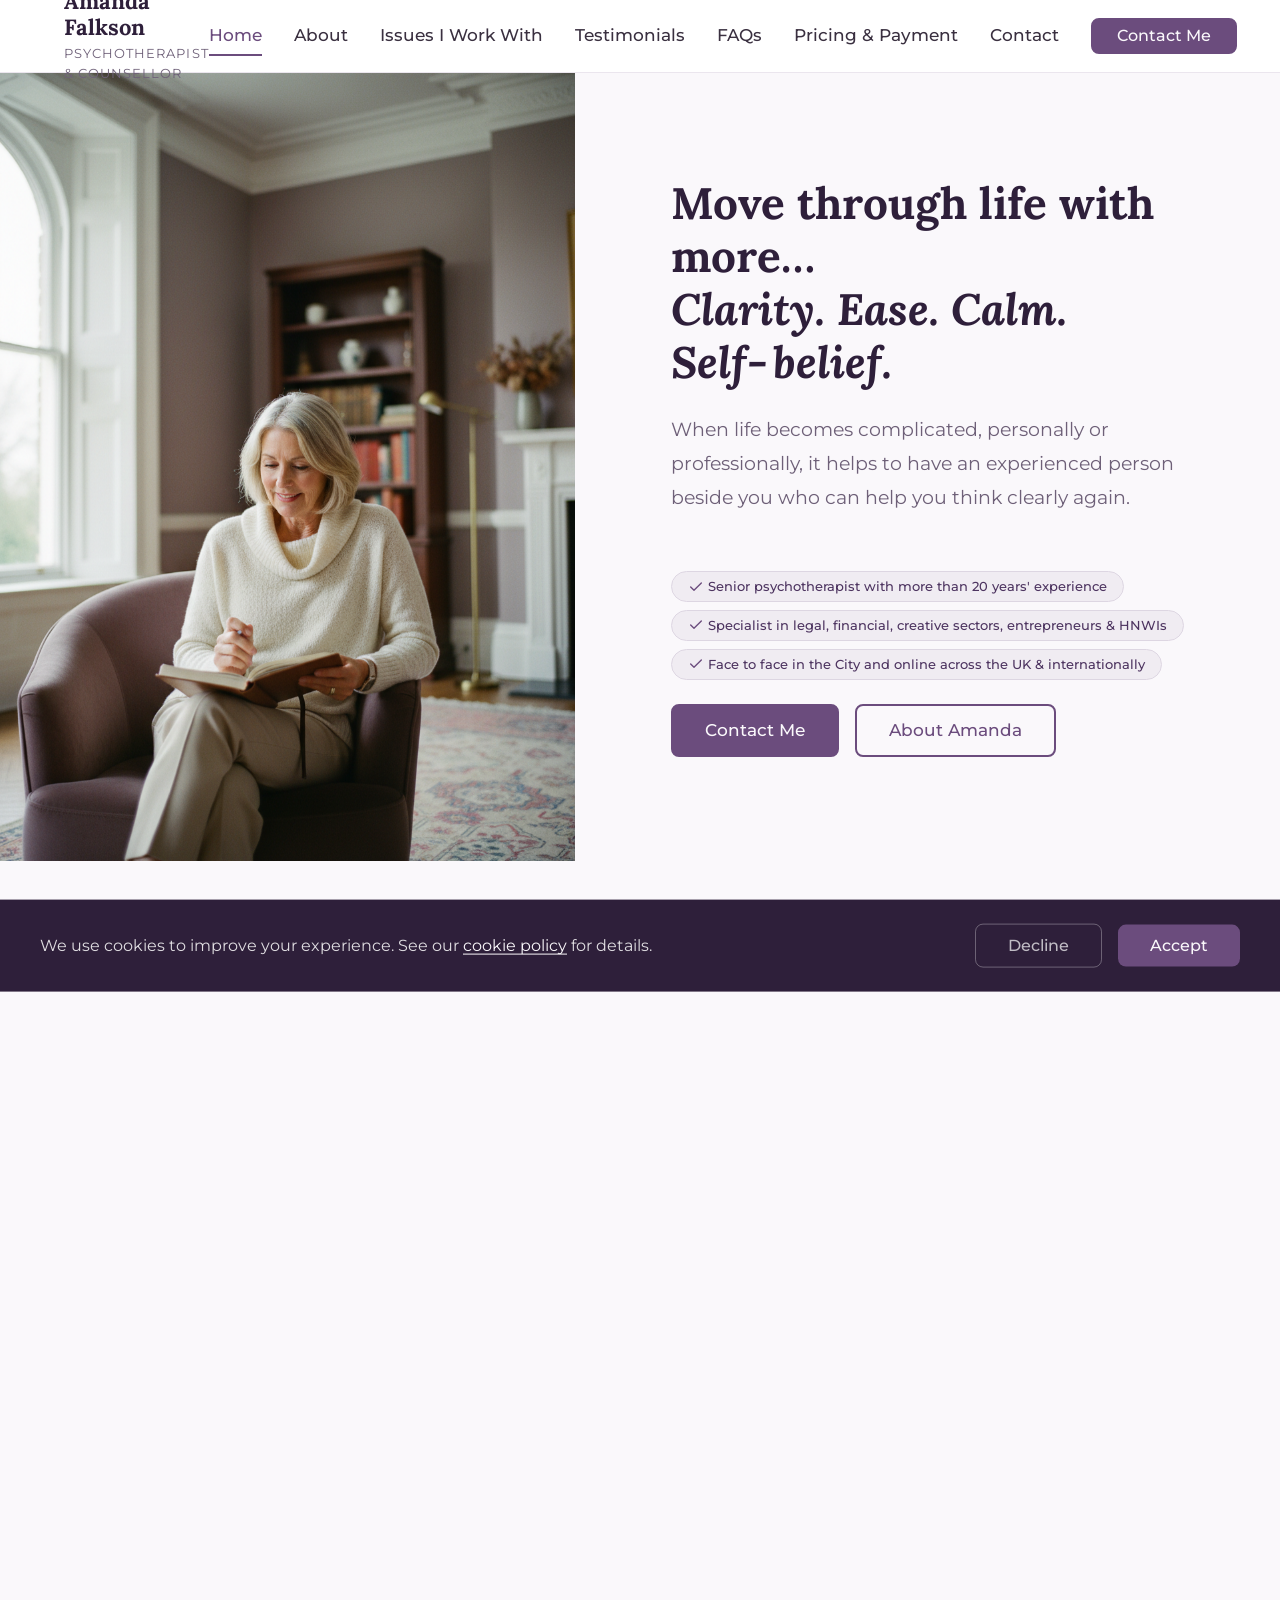
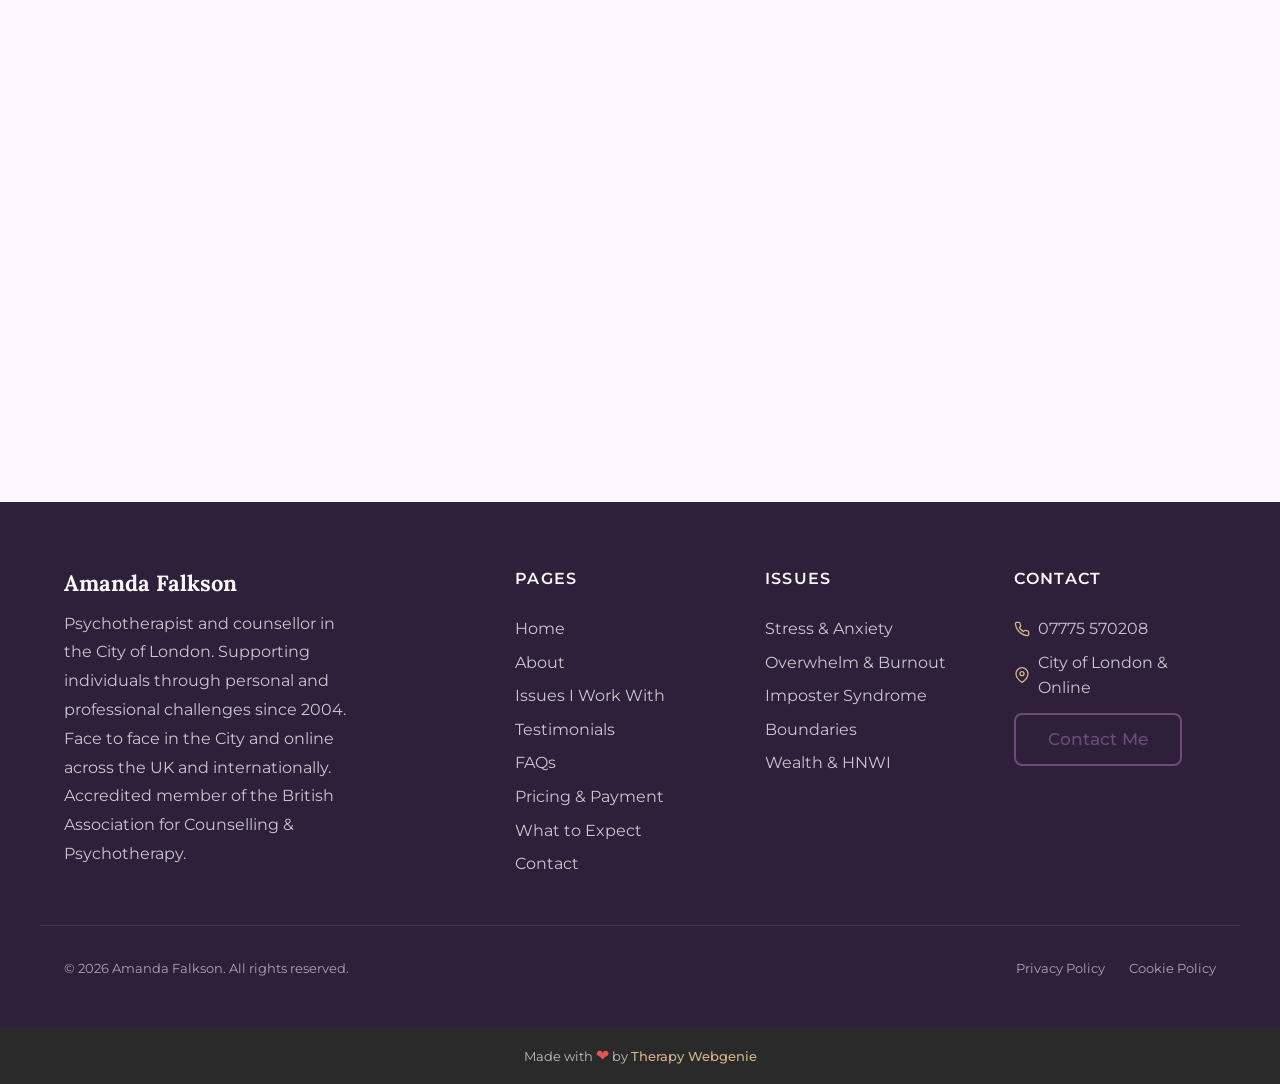
==== index.html @ de6c9377 "Initial site build — psychotherapycity2 redesign Eight-page redesign of Amanda Falkson's psychothera" ====
<!DOCTYPE html>
<html lang="en-GB">
<head>
  <meta charset="UTF-8">
  <meta name="viewport" content="width=device-width, initial-scale=1.0">
  <meta name="description" content="Amanda Falkson — Senior Psychotherapist, City of London. Over 20 years' experience supporting professionals, entrepreneurs and HNW individuals. BACP Accredited. Face to face in the City &amp; online.">
  <meta name="author" content="Amanda Falkson Psychotherapy">
  <title>Amanda Falkson — Senior Psychotherapist | City of London &amp; Online</title>

  <link rel="canonical" href="https://trulyempoweredcode.github.io/psychotherapycity2/">

  <meta property="og:type" content="website">
  <meta property="og:url" content="https://trulyempoweredcode.github.io/psychotherapycity2/">
  <meta property="og:title" content="Amanda Falkson — Senior Psychotherapist | City of London &amp; Online">
  <meta property="og:description" content="Senior psychotherapist with more than 20 years' experience. Specialist in legal, financial, creative sectors, entrepreneurs and high net worth individuals.">
  <meta property="og:image" content="https://trulyempoweredcode.github.io/psychotherapycity2/images/home-portrait.jpg">
  <meta property="og:locale" content="en_GB">

  <meta name="twitter:card" content="summary_large_image">
  <meta name="twitter:title" content="Amanda Falkson — Senior Psychotherapist | City of London">
  <meta name="twitter:description" content="Over 20 years' experience. Face to face in the City and online UK &amp; internationally.">
  <meta name="twitter:image" content="https://trulyempoweredcode.github.io/psychotherapycity2/images/home-portrait.jpg">

  <link rel="preconnect" href="https://fonts.googleapis.com">
  <link rel="preconnect" href="https://fonts.gstatic.com" crossorigin>

  <link rel="stylesheet" href="css/base.css">
  <link rel="stylesheet" href="css/components.css">
  <link rel="stylesheet" href="css/theme.css">
  <!-- PROFILE:schema -->
  <script type="application/ld+json">
  {
    "@context": "https://schema.org",
    "@type": "ProfessionalService",
    "name": "Amanda Falkson Psychotherapy",
    "description": "Senior psychotherapist and counsellor in the City of London. Practising since 2004. BACP Accredited.",
    "url": "https://trulyempoweredcode.github.io/psychotherapycity2/",
    "telephone": "+447775570208",
    "address": {
      "@type": "PostalAddress",
      "addressLocality": "City of London",
      "addressRegion": "London",
      "addressCountry": "GB"
    },
    "image": "https://trulyempoweredcode.github.io/psychotherapycity2/images/home-portrait.jpg"
  }
  </script>
  <!-- /PROFILE:schema -->
</head>
<body>

  <a href="#main" class="skip-link">Skip to main content</a>

  <!-- SECTION: nav -->
  <nav class="nav" role="navigation" aria-label="Main navigation">
    <div class="container nav__inner">
      <a href="index.html" class="nav__brand">
        <!-- PROFILE:logo --><!-- /PROFILE:logo -->
        <span class="nav__name"><!-- PROFILE:site_title -->Amanda Falkson<!-- /PROFILE:site_title --></span>
        <span class="nav__title"><!-- PROFILE:site_slogan -->Psychotherapist &amp; Counsellor<!-- /PROFILE:site_slogan --></span>
      </a>
      <div class="nav__links">
        <a href="index.html" class="nav__link nav__link--active">Home</a>
        <a href="about.html" class="nav__link">About</a>
        <a href="issues.html" class="nav__link">Issues I Work With</a>
        <a href="testimonials.html" class="nav__link">Testimonials</a>
        <a href="faq.html" class="nav__link">FAQs</a>
        <a href="pricing.html" class="nav__link">Pricing &amp; Payment</a>
        <a href="contact.html" class="nav__link">Contact</a>
        <a href="contact.html" class="btn btn--primary nav__cta">Contact Me</a>
      </div>
      <button class="nav__toggle" aria-label="Toggle menu" aria-expanded="false" aria-controls="mobile-menu">
        <span class="nav__toggle-bar"></span>
        <span class="nav__toggle-bar"></span>
        <span class="nav__toggle-bar"></span>
      </button>
    </div>
    <div class="nav__mobile" id="mobile-menu" role="menu">
      <a href="index.html" class="nav__link nav__link--active" role="menuitem">Home</a>
      <a href="about.html" class="nav__link" role="menuitem">About</a>
      <a href="issues.html" class="nav__link" role="menuitem">Issues I Work With</a>
      <a href="testimonials.html" class="nav__link" role="menuitem">Testimonials</a>
      <a href="faq.html" class="nav__link" role="menuitem">FAQs</a>
      <a href="pricing.html" class="nav__link" role="menuitem">Pricing &amp; Payment</a>
      <a href="what-to-expect.html" class="nav__link" role="menuitem">What to Expect</a>
      <a href="contact.html" class="nav__link" role="menuitem">Contact</a>
      <a href="contact.html" class="btn btn--primary" role="menuitem">Contact Me</a>
    </div>
  </nav>
  <!-- /SECTION: nav -->

  <!-- Compact scroll header -->
  <div class="nav-scroll" aria-hidden="true">
    <div class="container nav-scroll__inner">
      <div class="nav-scroll__brand">
        <span class="nav-scroll__name"><!-- PROFILE:site_title -->Amanda Falkson<!-- /PROFILE:site_title --></span>
        <span class="nav-scroll__title"><!-- PROFILE:site_slogan -->Psychotherapist &amp; Counsellor<!-- /PROFILE:site_slogan --></span>
      </div>
      <div class="nav-scroll__right">
        <a href="tel:07775570208" class="nav-scroll__phone">
          <svg xmlns="http://www.w3.org/2000/svg" viewBox="0 0 24 24" fill="none" stroke="currentColor" stroke-width="2" stroke-linecap="round" stroke-linejoin="round"><path d="M22 16.92v3a2 2 0 0 1-2.18 2 19.79 19.79 0 0 1-8.63-3.07 19.5 19.5 0 0 1-6-6 19.79 19.79 0 0 1-3.07-8.67A2 2 0 0 1 4.11 2h3a2 2 0 0 1 2 1.72c.127.96.361 1.903.7 2.81a2 2 0 0 1-.45 2.11L8.09 9.91a16 16 0 0 0 6 6l1.27-1.27a2 2 0 0 1 2.11-.45c.907.339 1.85.573 2.81.7A2 2 0 0 1 22 16.92z"></path></svg>
          07775 570208
        </a>
        <a href="tel:07775570208" class="nav-scroll__phone-icon" aria-label="Call Amanda">
          <svg xmlns="http://www.w3.org/2000/svg" viewBox="0 0 24 24" fill="none" stroke="currentColor" stroke-width="2" stroke-linecap="round" stroke-linejoin="round"><path d="M22 16.92v3a2 2 0 0 1-2.18 2 19.79 19.79 0 0 1-8.63-3.07 19.5 19.5 0 0 1-6-6 19.79 19.79 0 0 1-3.07-8.67A2 2 0 0 1 4.11 2h3a2 2 0 0 1 2 1.72c.127.96.361 1.903.7 2.81a2 2 0 0 1-.45 2.11L8.09 9.91a16 16 0 0 0 6 6l1.27-1.27a2 2 0 0 1 2.11-.45c.907.339 1.85.573 2.81.7A2 2 0 0 1 22 16.92z"></path></svg>
        </a>
        <button class="nav-scroll__toggle" aria-label="Toggle menu">
          <span class="nav-scroll__toggle-bar"></span>
          <span class="nav-scroll__toggle-bar"></span>
          <span class="nav-scroll__toggle-bar"></span>
        </button>
      </div>
    </div>
  </div>

  <main id="main">

    <!-- SECTION: hero -->
    <section class="hero hero--half">
      <div class="container hero__inner">
        <div class="hero__content">
          <h1 class="hero__heading">Move through life with more…<br><em>Clarity. Ease. Calm. Self‑belief.</em></h1>
          <p class="hero__text">When life becomes complicated, personally or professionally, it helps to have an experienced person beside you who can help you think clearly again.</p>
          <ul class="hero__ticks">
            <li>
              <svg xmlns="http://www.w3.org/2000/svg" viewBox="0 0 24 24" fill="none" stroke="currentColor" stroke-width="2" stroke-linecap="round" stroke-linejoin="round"><polyline points="20 6 9 17 4 12"></polyline></svg>
              Senior psychotherapist with more than 20 years' experience
            </li>
            <li>
              <svg xmlns="http://www.w3.org/2000/svg" viewBox="0 0 24 24" fill="none" stroke="currentColor" stroke-width="2" stroke-linecap="round" stroke-linejoin="round"><polyline points="20 6 9 17 4 12"></polyline></svg>
              Specialist in legal, financial, creative sectors, entrepreneurs &amp; HNWIs
            </li>
            <li>
              <svg xmlns="http://www.w3.org/2000/svg" viewBox="0 0 24 24" fill="none" stroke="currentColor" stroke-width="2" stroke-linecap="round" stroke-linejoin="round"><polyline points="20 6 9 17 4 12"></polyline></svg>
              Face to face in the City and online across the UK &amp; internationally
            </li>
          </ul>
          <div class="hero__actions">
            <a href="contact.html" class="btn btn--primary">Contact Me</a>
            <a href="about.html" class="btn btn--secondary">About Amanda</a>
          </div>
        </div>
        <div class="hero__image-wrap">
          <img src="images/home-portrait.jpg" alt="Amanda Falkson, senior psychotherapist — City of London" class="hero__image" width="800" height="1000">
        </div>
      </div>
    </section>
    <!-- /SECTION: hero -->

    <!-- SECTION: what-i-can-help -->
    <section class="section reveal">
      <div class="container container--narrow">
        <div class="text-center">
          <span class="section-label">What I Can Help You With</span>
          <h2>You may already know something needs to shift.</h2>
          <p class="section-subtitle">In a warm, practical and collaborative way, I can help you to:</p>
        </div>
        <ul class="checklist" style="margin-top: var(--space-xl);">
          <li>
            <svg xmlns="http://www.w3.org/2000/svg" viewBox="0 0 24 24" fill="none" stroke="currentColor" stroke-width="2" stroke-linecap="round" stroke-linejoin="round"><polyline points="20 6 9 17 4 12"></polyline></svg>
            Untangle situations that feel complicated or overwhelming
          </li>
          <li>
            <svg xmlns="http://www.w3.org/2000/svg" viewBox="0 0 24 24" fill="none" stroke="currentColor" stroke-width="2" stroke-linecap="round" stroke-linejoin="round"><polyline points="20 6 9 17 4 12"></polyline></svg>
            Step back from the detail and see the bigger picture
          </li>
          <li>
            <svg xmlns="http://www.w3.org/2000/svg" viewBox="0 0 24 24" fill="none" stroke="currentColor" stroke-width="2" stroke-linecap="round" stroke-linejoin="round"><polyline points="20 6 9 17 4 12"></polyline></svg>
            Reflect on patterns, decisions and relationships
          </li>
          <li>
            <svg xmlns="http://www.w3.org/2000/svg" viewBox="0 0 24 24" fill="none" stroke="currentColor" stroke-width="2" stroke-linecap="round" stroke-linejoin="round"><polyline points="20 6 9 17 4 12"></polyline></svg>
            Explore new ways of responding to challenges
          </li>
          <li>
            <svg xmlns="http://www.w3.org/2000/svg" viewBox="0 0 24 24" fill="none" stroke="currentColor" stroke-width="2" stroke-linecap="round" stroke-linejoin="round"><polyline points="20 6 9 17 4 12"></polyline></svg>
            Strengthen your inner resources and resilience
          </li>
          <li>
            <svg xmlns="http://www.w3.org/2000/svg" viewBox="0 0 24 24" fill="none" stroke="currentColor" stroke-width="2" stroke-linecap="round" stroke-linejoin="round"><polyline points="20 6 9 17 4 12"></polyline></svg>
            Set and maintain healthy boundaries
          </li>
          <li>
            <svg xmlns="http://www.w3.org/2000/svg" viewBox="0 0 24 24" fill="none" stroke="currentColor" stroke-width="2" stroke-linecap="round" stroke-linejoin="round"><polyline points="20 6 9 17 4 12"></polyline></svg>
            Navigate or leave difficult relationships
          </li>
          <li>
            <svg xmlns="http://www.w3.org/2000/svg" viewBox="0 0 24 24" fill="none" stroke="currentColor" stroke-width="2" stroke-linecap="round" stroke-linejoin="round"><polyline points="20 6 9 17 4 12"></polyline></svg>
            Manage anxiety, stress and periods of uncertainty
          </li>
          <li>
            <svg xmlns="http://www.w3.org/2000/svg" viewBox="0 0 24 24" fill="none" stroke="currentColor" stroke-width="2" stroke-linecap="round" stroke-linejoin="round"><polyline points="20 6 9 17 4 12"></polyline></svg>
            Reconcile with past experiences
          </li>
          <li>
            <svg xmlns="http://www.w3.org/2000/svg" viewBox="0 0 24 24" fill="none" stroke="currentColor" stroke-width="2" stroke-linecap="round" stroke-linejoin="round"><polyline points="20 6 9 17 4 12"></polyline></svg>
            Move forward with greater confidence and purpose
          </li>
        </ul>
      </div>
    </section>
    <!-- /SECTION: what-i-can-help -->

    <!-- SECTION: testimonial-home -->
    <section class="section section--alt reveal">
      <div class="container container--narrow">
        <blockquote class="blockquote blockquote--pull">
          <p>"After a professional crisis my self esteem was low. I was confused, depressed and angry. Amanda helped me understand and move forward with confidence. Amanda is perceptive and is able to get straight to the heart of the matter, while all the time remaining affirming and non‑judgemental. I strongly recommend her."</p>
        </blockquote>
      </div>
    </section>
    <!-- /SECTION: testimonial-home -->

    <!-- SECTION: why-experience-matters -->
    <section class="section reveal">
      <div class="container">
        <div class="text-center">
          <span class="section-label">Why Experience Matters</span>
          <h2>When you are facing significant decisions or emotional challenges, experience matters.</h2>
          <p class="section-subtitle">Over two decades of practice, alongside my earlier career in business, I have worked with people navigating:</p>
        </div>
        <div class="grid grid--3" style="margin-top: var(--space-2xl);">
          <div class="card card--feature">
            <div class="card__icon">
              <svg xmlns="http://www.w3.org/2000/svg" viewBox="0 0 24 24" fill="none" stroke="currentColor" stroke-width="2" stroke-linecap="round" stroke-linejoin="round"><path d="M3 21h18"></path><path d="M6 21V10l6-4 6 4v11"></path><path d="M10 21v-6h4v6"></path></svg>
            </div>
            <h3 class="card__title">Professional Life</h3>
            <p class="card__text">Demanding professional careers. Entrepreneurial pressures and leadership responsibilities.</p>
          </div>
          <div class="card card--feature">
            <div class="card__icon">
              <svg xmlns="http://www.w3.org/2000/svg" viewBox="0 0 24 24" fill="none" stroke="currentColor" stroke-width="2" stroke-linecap="round" stroke-linejoin="round"><path d="M17 21v-2a4 4 0 0 0-4-4H5a4 4 0 0 0-4 4v2"></path><circle cx="9" cy="7" r="4"></circle><path d="M23 21v-2a4 4 0 0 0-3-3.87"></path><path d="M16 3.13a4 4 0 0 1 0 7.75"></path></svg>
            </div>
            <h3 class="card__title">Personal Challenges</h3>
            <p class="card__text">Complex family dynamics. Divorce and relationship breakdown. Loss and grief.</p>
          </div>
          <div class="card card--feature">
            <div class="card__icon">
              <svg xmlns="http://www.w3.org/2000/svg" viewBox="0 0 24 24" fill="none" stroke="currentColor" stroke-width="2" stroke-linecap="round" stroke-linejoin="round"><circle cx="12" cy="12" r="10"></circle><polyline points="12 6 12 12 16 14"></polyline></svg>
            </div>
            <h3 class="card__title">Life Transitions</h3>
            <p class="card__text">Wealth and financial transitions. Questions of identity, meaning and direction.</p>
          </div>
        </div>
        <div class="container container--narrow text-center" style="margin-top: var(--space-xl);">
          <p>This breadth of experience allows us to move beyond the surface of a problem and understand what is really going on beneath it.</p>
          <a href="issues.html" class="btn btn--secondary" style="margin-top: var(--space-md);">Explore Issues I Work With</a>
        </div>
      </div>
    </section>
    <!-- /SECTION: why-experience-matters -->

    <!-- SECTION: cta-mid -->
    <section class="section section--alt reveal">
      <div class="container">
        <div class="cta-inline text-center">
          <h3>When you are ready to talk</h3>
          <p>I would be glad to hear from you. The first step is a conversation.</p>
          <a href="contact.html" class="btn btn--primary" style="margin-top: var(--space-md);">Contact Me</a>
        </div>
      </div>
    </section>
    <!-- /SECTION: cta-mid -->

    <!-- SECTION: how-clients-experience -->
    <section class="section reveal">
      <div class="container">
        <div class="text-center">
          <span class="section-label">How Clients Experience the Work</span>
          <h2>Clients variously describe me as their psychotherapist, counsellor, coach or mentor.</h2>
          <p class="section-subtitle">What they often value most is having a trusted, experienced person in their corner. Someone who understands the realities of both professional pressure and personal complexity.</p>
        </div>
        <div class="grid grid--2" style="margin-top: var(--space-2xl);">
          <div class="highlight-box">
            <div class="highlight-box__heading">
              <h3>A Trusted Sounding Board</h3>
            </div>
            <div class="highlight-box__content">
              <p>A trusted sounding board for important decisions. An experienced perspective on both business and personal life.</p>
            </div>
          </div>
          <div class="highlight-box">
            <div class="highlight-box__heading">
              <h3>A Safe, Confidential Space</h3>
            </div>
            <div class="highlight-box__content">
              <p>A place where you can speak openly and think freely. A relationship grounded in absolute confidentiality and discretion. A depth of perspective shaped by real human experience, not an algorithm.</p>
            </div>
          </div>
        </div>
        <div class="container container--narrow" style="margin-top: var(--space-xl);">
          <blockquote class="blockquote">
            <p>"My sessions with Amanda have been a smart investment of precious time."</p>
          </blockquote>
        </div>
      </div>
    </section>
    <!-- /SECTION: how-clients-experience -->

    <!-- SECTION: you-are-not-alone -->
    <section class="section section--alt reveal">
      <div class="container">
        <div class="text-center">
          <span class="section-label">You Are Not Alone in This</span>
          <h2>Whatever you are facing, it helps to know that others have been here too.</h2>
          <p class="section-subtitle">These are some of the issues I regularly work with. Each link explains how therapy can help.</p>
        </div>
        <div class="container container--narrow" style="margin-top: var(--space-xl); text-align: center;">
          <p style="display: flex; flex-wrap: wrap; gap: var(--space-sm); justify-content: center;">
            <a href="issues.html#stress-anxiety" class="badge">Stress &amp; Anxiety</a>
            <a href="issues.html#trauma-ptsd" class="badge">Trauma &amp; PTSD</a>
            <a href="issues.html#boundaries" class="badge">Boundaries</a>
            <a href="issues.html#bullying" class="badge">Bullying</a>
            <a href="issues.html#overwhelm" class="badge">Overwhelm &amp; Burnout</a>
            <a href="issues.html#imposter-syndrome" class="badge">Imposter Syndrome</a>
            <a href="issues.html#confidence" class="badge">Confidence</a>
            <a href="issues.html#crisis" class="badge">Crisis</a>
            <a href="issues.html#wealth-hnwi" class="badge">Wealth &amp; HNWI</a>
            <a href="issues.html#retirement" class="badge">Retirement</a>
            <a href="issues.html" class="badge">Anger</a>
            <a href="issues.html" class="badge">Bereavement</a>
            <a href="issues.html" class="badge">Childhood Abuse</a>
            <a href="issues.html" class="badge">Domestic Abuse</a>
            <a href="issues.html" class="badge">Relationships</a>
            <a href="issues.html" class="badge">Sexuality</a>
          </p>
        </div>
      </div>
    </section>
    <!-- /SECTION: you-are-not-alone -->

    <!-- SECTION: credentials -->
    <section class="section reveal">
      <div class="container text-center">
        <span class="section-label">Credentials &amp; Experience</span>
      </div>
      <div class="container" style="display: flex; flex-wrap: wrap; justify-content: center; gap: var(--space-md) var(--space-xl); margin-top: var(--space-lg); text-align: center;">
        <span style="font-family: var(--font-heading); font-size: var(--text-lg); color: var(--color-text-heading);">Practising since 2004</span>
        <span style="color: var(--color-border);">|</span>
        <span style="font-family: var(--font-heading); font-size: var(--text-lg); color: var(--color-text-heading);">BACP Accredited Member</span>
        <span style="color: var(--color-border);">|</span>
        <span style="font-family: var(--font-heading); font-size: var(--text-lg); color: var(--color-text-heading);">Humanistic &amp; Integrative Psychotherapist</span>
        <span style="color: var(--color-border);">|</span>
        <span style="font-family: var(--font-heading); font-size: var(--text-lg); color: var(--color-text-heading);">City of London &amp; Online</span>
      </div>
    </section>
    <!-- /SECTION: credentials -->

    <!-- SECTION: cta -->
    <section class="section cta-banner reveal">
      <div class="container text-center">
        <h2>A space to think clearly again.</h2>
        <p>Trying to navigate life's challenges alone can lead to overthinking, procrastination and a sense of paralysis. Working with an empathetic and experienced psychotherapist allows you to step back, gain perspective and move forward. When you're ready to talk, I would be glad to hear from you.</p>
        <div class="cta-banner__buttons">
          <a href="contact.html" class="btn btn--accent">Contact Me</a>
        </div>
      </div>
    </section>
    <!-- /SECTION: cta -->

  </main>

  <!-- SECTION: footer -->
  <footer class="footer">
    <div class="container footer__inner">
      <div class="footer__brand">
        <p class="footer__brand-name">Amanda Falkson</p>
        <p class="footer__brand-text">Psychotherapist and counsellor in the City of London. Supporting individuals through personal and professional challenges since 2004. Face to face in the City and online across the UK and internationally. Accredited member of the British Association for Counselling &amp; Psychotherapy.</p>
      </div>
      <div class="footer__col">
        <p class="footer__heading">Pages</p>
        <div class="footer__links">
          <a href="index.html" class="footer__link">Home</a>
          <a href="about.html" class="footer__link">About</a>
          <a href="issues.html" class="footer__link">Issues I Work With</a>
          <a href="testimonials.html" class="footer__link">Testimonials</a>
          <a href="faq.html" class="footer__link">FAQs</a>
          <a href="pricing.html" class="footer__link">Pricing &amp; Payment</a>
          <a href="what-to-expect.html" class="footer__link">What to Expect</a>
          <a href="contact.html" class="footer__link">Contact</a>
        </div>
      </div>
      <div class="footer__col">
        <p class="footer__heading">Issues</p>
        <div class="footer__links">
          <a href="issues.html#stress-anxiety" class="footer__link">Stress &amp; Anxiety</a>
          <a href="issues.html#overwhelm" class="footer__link">Overwhelm &amp; Burnout</a>
          <a href="issues.html#imposter-syndrome" class="footer__link">Imposter Syndrome</a>
          <a href="issues.html#boundaries" class="footer__link">Boundaries</a>
          <a href="issues.html#wealth-hnwi" class="footer__link">Wealth &amp; HNWI</a>
        </div>
      </div>
      <div class="footer__col">
        <p class="footer__heading">Contact</p>
        <div class="footer__contact-item">
          <svg xmlns="http://www.w3.org/2000/svg" viewBox="0 0 24 24" fill="none" stroke="currentColor" stroke-width="2" stroke-linecap="round" stroke-linejoin="round"><path d="M22 16.92v3a2 2 0 0 1-2.18 2 19.79 19.79 0 0 1-8.63-3.07 19.5 19.5 0 0 1-6-6 19.79 19.79 0 0 1-3.07-8.67A2 2 0 0 1 4.11 2h3a2 2 0 0 1 2 1.72 12.84 12.84 0 0 0 .7 2.81 2 2 0 0 1-.45 2.11L8.09 9.91a16 16 0 0 0 6 6l1.27-1.27a2 2 0 0 1 2.11-.45 12.84 12.84 0 0 0 2.81.7A2 2 0 0 1 22 16.92z"></path></svg>
          <!-- PROFILE:phone_landline --><span>07775 570208</span><!-- /PROFILE:phone_landline -->
        </div>
        <div class="footer__contact-item">
          <svg xmlns="http://www.w3.org/2000/svg" viewBox="0 0 24 24" fill="none" stroke="currentColor" stroke-width="2" stroke-linecap="round" stroke-linejoin="round"><path d="M21 10c0 7-9 13-9 13s-9-6-9-13a9 9 0 0 1 18 0z"></path><circle cx="12" cy="10" r="3"></circle></svg>
          <!-- PROFILE:address --><span>City of London &amp; Online</span><!-- /PROFILE:address -->
        </div>
        <div class="footer__contact-item">
          <a href="contact.html" class="btn btn--secondary" style="margin-top: var(--space-xs);">Contact Me</a>
        </div>
      </div>
    </div>
    <div class="container footer__bottom">
      <p class="footer__copyright">&copy; <script>document.write(new Date().getFullYear())</script> Amanda Falkson. All rights reserved.</p>
      <div class="footer__legal">
        <a href="privacy.html">Privacy Policy</a>
        <a href="cookies-policy.html">Cookie Policy</a>
      </div>
    </div>
  </footer>
  <!-- /SECTION: footer -->

  <div class="site-credit">
    <p>Made with <span class="site-credit__heart" aria-label="love">&#10084;</span> by <a href="https://www.therapywebgenie.com" target="_blank" rel="noopener">Therapy Webgenie</a></p>
  </div>

  <!-- Cookie Consent -->
  <div class="cookie-banner" role="dialog" aria-label="Cookie consent">
    <div class="cookie-banner__inner">
      <p class="cookie-banner__text">We use cookies to improve your experience. See our <a href="cookies-policy.html">cookie policy</a> for details.</p>
      <div class="cookie-banner__buttons">
        <button class="cookie-banner__accept">Accept</button>
        <button class="cookie-banner__decline">Decline</button>
      </div>
    </div>
  </div>

  <!-- Back to Top -->
  <button class="back-to-top" aria-label="Back to top">
    <svg xmlns="http://www.w3.org/2000/svg" viewBox="0 0 24 24" fill="none" stroke="currentColor" stroke-width="2" stroke-linecap="round" stroke-linejoin="round"><polyline points="18 15 12 9 6 15"></polyline></svg>
  </button>

  <script src="js/main.js"></script>
</body>
</html>
---- css/base.css ----
/* =============================================
   BASE STYLES
   Reset, Custom Properties, Typography, Layout
   Theme colours & fonts are in theme.css
   ============================================= */

/* --- Custom Properties (non-theme) --- */
:root {
  --text-xs: 0.8125rem;
  --text-sm: 1rem;
  --text-base: 1.0625rem;
  --text-md: 1.1875rem;
  --text-lg: 1.375rem;
  --text-xl: 1.625rem;
  --text-2xl: 2rem;
  --text-3xl: 2.375rem;
  --text-4xl: 3rem;

  /* Heading sizes (overridable per font pairing in theme.css) */
  --text-h1: var(--text-3xl);          /* mobile: 38px */
  --text-h1-desktop: var(--text-4xl);  /* desktop: 48px */
  --text-h2: var(--text-2xl);          /* mobile: 32px */
  --text-h2-desktop: var(--text-3xl);  /* desktop: 38px */
  --text-h3: var(--text-xl);           /* mobile: 26px */
  --text-h3-desktop: 1.75rem;          /* desktop: 28px */

  --font-weight-normal: 400;
  --font-weight-medium: 500;
  --font-weight-semibold: 600;
  --font-weight-bold: 700;

  --line-height-tight: 1.2;
  --line-height-normal: 1.6;
  --line-height-relaxed: 1.8;

  /* Spacing */
  --space-xs: 0.25rem;
  --space-sm: 0.5rem;
  --space-md: 1rem;
  --space-lg: 1.5rem;
  --space-xl: 2rem;
  --space-2xl: 3rem;
  --space-3xl: 4rem;
  --space-4xl: 6rem;
  --space-5xl: 8rem;

  /* Layout */
  --container-max: 1200px;
  --container-narrow: 800px;
  --container-wide: 1400px;

  /* Border Radius */
  --radius-sm: 4px;
  --radius-md: 8px;
  --radius-lg: 12px;
  --radius-xl: 20px;
  --radius-full: 9999px;

  /* Shadows */
  --shadow-sm: 0 1px 3px rgba(0, 0, 0, 0.06);
  --shadow-md: 0 4px 12px rgba(0, 0, 0, 0.08);
  --shadow-lg: 0 8px 30px rgba(0, 0, 0, 0.1);
  --shadow-xl: 0 12px 40px rgba(0, 0, 0, 0.12);

  /* Transitions */
  --transition-fast: 150ms ease;
  --transition-base: 250ms ease;
  --transition-normal: 300ms ease;
  --transition-slow: 400ms ease;
}

/* --- Reset --- */
*,
*::before,
*::after {
  box-sizing: border-box;
  margin: 0;
  padding: 0;
}

html {
  font-size: 100%;
  scroll-behavior: smooth;
  -webkit-text-size-adjust: 100%;
}

body {
  font-family: var(--font-body);
  font-size: var(--text-md);
  font-weight: var(--font-weight-normal);
  line-height: var(--line-height-normal);
  color: var(--color-text);
  background-color: var(--color-bg);
  -webkit-font-smoothing: antialiased;
  -moz-osx-font-smoothing: grayscale;
}

img,
picture,
video {
  display: block;
  max-width: 100%;
  height: auto;
}

svg {
  display: block;
}

input,
button,
textarea,
select {
  font: inherit;
  color: inherit;
}

button {
  cursor: pointer;
  border: none;
  background: none;
}

a {
  color: inherit;
  text-decoration: none;
}

ul,
ol {
  list-style: none;
}

h1, h2, h3, h4, h5, h6 {
  font-family: var(--font-heading);
  color: var(--color-text-heading);
  line-height: var(--line-height-tight);
  font-weight: var(--font-weight-bold);
  margin-bottom: var(--space-md);
}

/* --- Typography --- */
h1 {
  font-size: var(--text-h1);
}

h2 {
  font-size: var(--text-h2);
  margin-bottom: var(--space-xl);
}

h3 {
  font-size: var(--text-h3);
}

h4 {
  font-size: var(--text-lg);
}

h5 {
  font-size: var(--text-md);
}

h6 {
  font-size: var(--text-base);
}

p {
  margin-bottom: var(--space-md);
}

p:last-child:not(.section-subtitle) {
  margin-bottom: 0;
}

strong {
  font-weight: var(--font-weight-semibold);
}

/* --- Layout Utilities --- */
.container {
  width: 100%;
  max-width: var(--container-max);
  margin-left: auto;
  margin-right: auto;
  padding-left: var(--space-lg);
  padding-right: var(--space-lg);
}

.container--narrow {
  max-width: var(--container-narrow);
}

.section {
  padding-top: var(--space-3xl);
  padding-bottom: var(--space-3xl);
}

.section--alt {
  background-color: var(--color-bg-alt);
}

/* Icons inside alt sections: swap bg-alt → surface so they remain visible */
.section--alt .card__icon,
.section--alt .icon-box__icon,
.section--alt .contact-info__icon,
.section--alt .service-detail__icon {
  background-color: var(--color-surface);
}

.section--dark {
  background-color: var(--color-bg-dark);
  color: var(--color-text-inverse);
}

.section--dark h2,
.section--dark h3,
.section--dark h4 {
  color: var(--color-text-inverse);
}

/* Grid */
.grid {
  display: grid;
  gap: var(--space-xl);
}

.grid--2 {
  grid-template-columns: 1fr;
}

.grid--3 {
  grid-template-columns: 1fr;
}

/* --- Buttons --- */
.btn {
  display: inline-flex;
  align-items: center;
  justify-content: center;
  gap: var(--space-sm);
  padding: var(--space-md) var(--space-xl);
  font-family: var(--font-body);
  font-size: var(--text-base);
  font-weight: var(--font-weight-medium);
  line-height: 1;
  border-radius: var(--radius-md);
  transition: all var(--transition-base);
  text-decoration: none;
  border: 2px solid transparent;
  white-space: nowrap;
}

.btn svg {
  width: 1em;
  height: 1em;
  flex-shrink: 0;
}

.btn--primary {
  background-color: var(--color-primary);
  color: var(--color-text-inverse);
  border-color: var(--color-primary);
}

.btn--primary:hover {
  background-color: var(--color-primary-dark);
  border-color: var(--color-primary-dark);
}

.btn--secondary {
  background-color: transparent;
  color: var(--color-primary);
  border-color: var(--color-primary);
}

.btn--secondary:hover {
  background-color: var(--color-primary);
  color: var(--color-text-inverse);
}

.btn--accent {
  background-color: var(--color-secondary);
  color: var(--color-text-inverse);
  border-color: var(--color-secondary);
}

.btn--accent:hover {
  background-color: var(--color-secondary-dark);
  border-color: var(--color-secondary-dark);
}

.btn--block {
  width: 100%;
}

/* --- Links --- */
.link {
  color: var(--color-primary);
  text-decoration: underline;
  text-underline-offset: 3px;
  transition: color var(--transition-fast);
}

.link:hover {
  color: var(--color-primary-dark);
}

/* --- Text Utilities --- */
.text-center {
  text-align: center;
}

.text-center h2 {
  margin-bottom: var(--space-xl);
}

.text-balance {
  text-wrap: balance;
}

.section-subtitle {
  font-size: var(--text-md);
  color: var(--color-text-light);
  max-width: 600px;
  margin-bottom: var(--space-2xl);
  line-height: var(--line-height-relaxed);
}

.text-center .section-subtitle {
  margin-left: auto;
  margin-right: auto;
}

.section-footer {
  margin-top: var(--space-2xl);
}

.section-label {
  display: inline-block;
  font-family: var(--font-body);
  font-size: var(--text-sm);
  font-weight: var(--font-weight-semibold);
  text-transform: uppercase;
  letter-spacing: 0.1em;
  color: var(--color-secondary-dark);
  margin-bottom: var(--space-sm);
}

/* --- Responsive Typography --- */
@media (min-width: 768px) {
  h1 {
    font-size: var(--text-h1-desktop);
  }

  h2 {
    font-size: var(--text-h2-desktop);
  }

  h3 {
    font-size: var(--text-h3-desktop);
  }

  .section {
    padding-top: var(--space-4xl);
    padding-bottom: var(--space-4xl);
  }
}

/* --- Responsive Grid --- */
@media (min-width: 768px) {
  .grid--2 {
    grid-template-columns: repeat(2, 1fr);
  }

  .grid--3 {
    grid-template-columns: repeat(2, 1fr);
  }
}

@media (min-width: 1024px) {
  .grid--3 {
    grid-template-columns: repeat(3, 1fr);
  }
}

/* --- Screen Reader Only --- */
.sr-only {
  position: absolute;
  width: 1px;
  height: 1px;
  padding: 0;
  margin: -1px;
  overflow: hidden;
  clip: rect(0, 0, 0, 0);
  white-space: nowrap;
  border-width: 0;
}
---- css/components.css ----
/* =============================================
   COMPONENT STYLES
   Nav, Hero, Cards, Testimonials, Forms, Footer
   ============================================= */

/* --- Skip Link --- */
.skip-link {
  position: absolute;
  top: -100%;
  left: var(--space-md);
  padding: var(--space-sm) var(--space-md);
  background: var(--color-primary);
  color: var(--color-text-inverse);
  border-radius: var(--radius-md);
  z-index: 1000;
  font-size: var(--text-sm);
}

.skip-link:focus {
  top: var(--space-sm);
}

/* =============================================
   NAVIGATION
   ============================================= */
.nav {
  position: relative;
  z-index: 100;
  background-color: var(--color-surface);
  border-bottom: 1px solid var(--color-border-light);
  transition: box-shadow var(--transition-base);
}

.nav--scrolled {
  box-shadow: var(--shadow-md);
}

.nav__inner {
  display: flex;
  align-items: center;
  justify-content: space-between;
  height: 72px;
  position: relative;
  z-index: 2;
}

.nav__brand {
  display: flex;
  flex-direction: column;
  gap: 2px;
}

.nav__logo {
  max-height: 70px;
  width: auto;
  object-fit: contain;
}

/* Logo beside title — add .nav__brand--inline to .nav__brand */
.nav__brand--inline {
  flex-direction: row;
  align-items: center;
  gap: var(--space-sm);
}

.nav__brand--inline .nav__brand-text {
  display: flex;
  flex-direction: column;
  gap: 2px;
}

.nav__name {
  font-family: var(--font-heading);
  font-size: var(--text-lg);
  font-weight: var(--font-weight-bold);
  color: var(--color-text-heading);
  line-height: 1.2;
}

.nav__title {
  font-size: var(--text-xs);
  color: var(--color-text-light);
  text-transform: uppercase;
  letter-spacing: 0.08em;
}

.nav__links {
  display: none;
  gap: var(--space-xl);
  align-items: center;
}

.nav__link {
  font-size: var(--text-base);
  font-weight: var(--font-weight-medium);
  color: var(--color-text);
  transition: color var(--transition-fast);
  position: relative;
  padding: var(--space-xs) 0;
  white-space: nowrap;
}

.nav__link::after {
  content: '';
  position: absolute;
  bottom: -2px;
  left: 0;
  width: 0;
  height: 2px;
  background-color: var(--color-primary);
  transition: width var(--transition-base);
}

.nav__link:hover,
.nav__link--active {
  color: var(--color-primary);
}

.nav__link:hover::after,
.nav__link--active::after {
  width: 100%;
}

.nav__cta {
  font-size: var(--text-sm);
  padding: var(--space-sm) var(--space-lg);
}

/* Mobile Menu Toggle */
.nav__toggle {
  display: flex;
  flex-direction: column;
  gap: 5px;
  padding: var(--space-sm);
  z-index: 110;
}

.nav__toggle-bar {
  display: block;
  width: 24px;
  height: 2px;
  background-color: var(--color-text);
  border-radius: 2px;
  transition: all var(--transition-base);
  transform-origin: center;
}

.nav__toggle--open .nav__toggle-bar {
  background-color: var(--color-text-heading) !important;
}

.nav__toggle--open .nav__toggle-bar:nth-child(1) {
  transform: translateY(7px) rotate(45deg);
}

.nav__toggle--open .nav__toggle-bar:nth-child(2) {
  opacity: 0;
}

.nav__toggle--open .nav__toggle-bar:nth-child(3) {
  transform: translateY(-7px) rotate(-45deg);
}

/* Mobile Menu Overlay — slide in from right, full viewport coverage */
.nav__mobile {
  display: flex;
  position: fixed;
  inset: 0;
  background-color: var(--color-surface);
  z-index: 1;
  padding: calc(72px + var(--space-xl)) var(--space-lg) var(--space-xl);
  flex-direction: column;
  gap: var(--space-lg);
  overflow-y: auto;
  transform: translateX(100%);
  opacity: 0;
  visibility: hidden;
  transition: transform 0.35s cubic-bezier(0.4, 0, 0.2, 1),
              opacity 0.35s ease,
              visibility 0.35s;
}

/* When opened from the compact scroll header */
.nav__mobile--from-scroll {
  padding-top: calc(56px + var(--space-sm));
  z-index: 201;
}

.nav__mobile--open {
  transform: translateX(0);
  opacity: 1;
  visibility: visible;
}

.nav__mobile .nav__link,
.nav__mobile .btn {
  opacity: 0;
  transform: translateX(20px);
  transition: opacity 0.3s ease, transform 0.3s ease;
}

.nav__mobile--open .nav__link,
.nav__mobile--open .btn {
  opacity: 1;
  transform: translateX(0);
}

.nav__mobile--open > *:nth-child(1) { transition-delay: 0.05s; }
.nav__mobile--open > *:nth-child(2) { transition-delay: 0.1s; }
.nav__mobile--open > *:nth-child(3) { transition-delay: 0.15s; }
.nav__mobile--open > *:nth-child(4) { transition-delay: 0.2s; }
.nav__mobile--open > *:nth-child(5) { transition-delay: 0.25s; }
.nav__mobile--open > *:nth-child(6) { transition-delay: 0.3s; }
.nav__mobile--open > *:nth-child(7) { transition-delay: 0.35s; }

.nav__mobile .nav__link {
  font-size: var(--text-lg);
  padding: var(--space-sm) 0;
  border-bottom: 1px solid var(--color-border-light);
}

.nav__mobile .nav__link::after {
  display: none;
}

.nav__mobile .btn {
  margin-top: var(--space-md);
  text-align: center;
}

/* Two CTA buttons side by side in mobile menu */
.nav__mobile-ctas {
  display: flex;
  gap: var(--space-sm);
  margin-top: var(--space-md);
}

.nav__mobile-ctas .btn {
  flex: 1;
  text-align: center;
  margin-top: 0;
  padding: var(--space-sm);
}

/* WhatsApp button */
.btn--whatsapp {
  background-color: #2d7d52;
  border-color: #2d7d52;
  color: #ffffff;
}

.btn--whatsapp:hover {
  background-color: #246642;
  border-color: #246642;
  color: #ffffff;
}

@media (min-width: 1100px) {
  .nav__links {
    display: flex;
  }

  .nav__toggle {
    display: none;
  }
}

/* --- Nav Dropdowns (Desktop) --- */
.nav__dropdown {
  position: relative;
}

.nav__link--has-children {
  display: inline-flex;
  align-items: center;
  gap: 4px;
  background: none;
  border: none;
  cursor: pointer;
  font-family: inherit;
  font-size: inherit;
  font-weight: inherit;
  color: inherit;
  padding: 0;
}

.nav__chevron {
  width: 12px;
  height: 12px;
  transition: transform var(--transition-fast);
  flex-shrink: 0;
}

.nav__dropdown:hover .nav__chevron,
.nav__link--has-children[aria-expanded="true"] ~ .nav__dropdown-menu + .nav__chevron,
.nav__link--has-children[aria-expanded="true"] .nav__chevron {
  transform: rotate(180deg);
}

.nav__dropdown-trigger {
  display: inline-flex;
  align-items: center;
  gap: 4px;
  background: none;
  border: none;
  cursor: pointer;
  font-family: inherit;
  font-size: inherit;
  font-weight: inherit;
  color: inherit;
  padding: 0;
}

.nav__dropdown-trigger .nav__chevron {
  width: 12px;
  height: 12px;
  transition: transform var(--transition-fast);
  flex-shrink: 0;
}

.nav__dropdown:hover .nav__dropdown-trigger .nav__chevron {
  transform: rotate(180deg);
}

.nav__dropdown-menu {
  position: absolute;
  top: 100%;
  left: 50%;
  transform: translateX(-50%);
  min-width: 240px;
  background: var(--color-surface);
  border: 1px solid var(--color-border-light);
  border-radius: var(--radius-md, 8px);
  box-shadow: var(--shadow-lg);
  padding: var(--space-sm) 0;
  opacity: 0;
  visibility: hidden;
  transition: opacity var(--transition-fast), visibility var(--transition-fast);
  z-index: 110;
  margin-top: var(--space-xs);
}

.nav__dropdown:hover .nav__dropdown-menu {
  opacity: 1;
  visibility: visible;
}

.nav__dropdown-link,
.nav__dropdown-menu .nav__link--child {
  display: block;
  padding: var(--space-sm) var(--space-lg);
  font-size: var(--text-sm);
  color: var(--color-text);
  transition: background var(--transition-fast), color var(--transition-fast);
  white-space: nowrap;
  text-decoration: none;
}

.nav__dropdown-link:hover,
.nav__dropdown-menu .nav__link--child:hover {
  background: var(--color-bg);
  color: var(--color-primary);
}

.nav__dropdown-link--active {
  color: var(--color-primary);
  font-weight: 600;
}

/* --- Nav Mobile Sub-menus (Accordion) --- */
.nav__mobile-group {
  display: flex;
  flex-direction: column;
}

.nav__mobile-parent {
  display: flex;
  align-items: center;
  justify-content: space-between;
}

.nav__mobile-parent > .nav__link {
  flex: 1;
  cursor: default;
}

.nav__mobile-expand {
  padding: var(--space-sm);
  background: none;
  border: none;
  cursor: pointer;
  color: var(--color-text-light);
  transition: transform var(--transition-fast);
  display: flex;
  align-items: center;
}

.nav__mobile-expand[aria-expanded="true"] .nav__chevron {
  transform: rotate(180deg);
}

.nav__mobile-children {
  display: flex;
  flex-direction: column;
  padding-left: var(--space-lg);
}

.nav__mobile-children[hidden] {
  display: none;
}

.nav__link--child {
  font-size: var(--text-base);
  color: var(--color-text-light);
  padding: var(--space-xs) 0;
  border-bottom: 1px solid var(--color-border-light);
}

.nav__link--child:hover {
  color: var(--color-primary);
}

.nav__link--child::after {
  display: none;
}

/* =============================================
   NAVIGATION: TWO-TIER VARIANT
   Top bar (brand + contact info) + bottom bar (nav links)
   ============================================= */
.nav--two-tier {
  position: relative;
  z-index: 100;
  background-color: var(--color-surface);
  border-bottom: 1px solid var(--color-border-light);
  transition: box-shadow var(--transition-base);
  padding: 20px 0;
}

.nav--two-tier.nav--scrolled {
  box-shadow: var(--shadow-md);
}

/* --- Top bar: brand left, contact info right --- */
.nav__top {
  display: flex;
  align-items: center;
  justify-content: space-between;
  padding-top: 20px;
  padding-bottom: var(--space-sm);
}

.nav__contact {
  display: none;
  align-items: center;
  gap: var(--space-xl);
}

.nav__contact-item {
  display: flex;
  align-items: center;
  gap: var(--space-xs);
  font-size: var(--text-sm);
  color: var(--color-text-light);
  white-space: nowrap;
}

.nav__contact-item svg {
  width: 16px;
  height: 16px;
  flex-shrink: 0;
  color: var(--color-primary);
}

.nav__contact-item a {
  color: var(--color-text-light);
  font-weight: var(--font-weight-medium);
}

.nav__contact-item a:hover {
  color: var(--color-primary);
}

/* --- Bottom bar: nav links + CTA --- */
.nav__bottom {
  display: flex;
  align-items: center;
  justify-content: space-between;
  border-top: 1px solid var(--color-border-light);
  padding-top: var(--space-sm);
  padding-bottom: 20px;
}

.nav--two-tier .nav__links {
  display: none;
  gap: var(--space-lg);
  align-items: center;
  width: 100%;
}

.nav--two-tier .nav__cta {
  margin-left: auto;
}

.nav--two-tier .nav__link {
  font-size: var(--text-base);
}

/* Mobile: hamburger in top bar, not bottom */
.nav--two-tier .nav__toggle {
  display: flex;
  flex-direction: column;
  gap: 5px;
  padding: var(--space-sm);
  z-index: 110;
}

/* Two-tier mobile: hide bottom bar border, show only toggle */
.nav--two-tier .nav__bottom {
  border-top: none;
  padding: 0;
  position: absolute;
  right: var(--space-lg);
  top: var(--space-lg);
}

@media (min-width: 1100px) {
  .nav--two-tier .nav__bottom {
    position: static;
    border-top: 1px solid var(--color-border-light);
    padding-top: var(--space-sm);
    padding-bottom: var(--space-sm);
  }
}

.nav__top {
  position: relative;
}

/* Desktop breakpoint */
@media (min-width: 900px) {
  .nav__contact {
    display: flex;
  }
}

@media (min-width: 1100px) {
  .nav--two-tier .nav__links {
    display: flex;
  }

  .nav--two-tier .nav__toggle {
    display: none;
  }
}

/* Mobile menu for two-tier: needs more padding-top than single-tier nav */
.nav--two-tier .nav__mobile {
  top: 0;
  padding-top: 90px;
}

/* Contact info inside mobile menu */
.nav__mobile-contact {
  display: flex;
  flex-direction: column;
  gap: var(--space-sm);
  padding-top: var(--space-md);
  margin-top: var(--space-md);
  border-top: 1px solid var(--color-border-light);
}

.nav__mobile-contact .nav__contact-item {
  display: flex;
  font-size: var(--text-base);
}

/* Force readable dark colour on white overlay — overrides nav__contact-item a light colour */
.nav__mobile .nav__mobile-contact a,
.nav__mobile .nav__mobile-contact .nav__contact-item {
  color: var(--color-text);
}

@media (min-width: 900px) {
  .nav__mobile-contact {
    display: none;
  }
}

/* =============================================
   SCROLL-AWARE COMPACT HEADER
   Hidden by default. Slides in when user scrolls up
   after passing the main header. Shows brand + phone + hamburger.
   ============================================= */
.nav-scroll {
  position: fixed;
  top: 0;
  left: 0;
  right: 0;
  z-index: 200;
  background-color: var(--color-surface);
  border-bottom: 1px solid var(--color-border-light);
  box-shadow: var(--shadow-md);
  transform: translateY(-100%);
  opacity: 0;
  transition: transform 0.3s ease, opacity 0.3s ease;
  pointer-events: none;
}

.nav-scroll--visible {
  transform: translateY(0);
  opacity: 1;
  pointer-events: auto;
}

.nav-scroll__inner {
  display: flex;
  align-items: center;
  justify-content: space-between;
  height: 56px;
}

.nav-scroll__brand {
  display: flex;
  flex-direction: column;
  gap: 4px;
  min-width: 0;
}

.nav-scroll__name {
  font-family: var(--font-heading);
  font-size: var(--text-base);
  font-weight: var(--font-weight-bold);
  color: var(--color-text-heading);
  line-height: 1.2;
  white-space: nowrap;
  overflow: hidden;
  text-overflow: ellipsis;
}

.nav-scroll__title {
  font-size: 11px;
  color: var(--color-text-light);
  text-transform: uppercase;
  letter-spacing: 0.08em;
  line-height: 1.2;
}

.nav-scroll__right {
  display: flex;
  align-items: center;
  gap: var(--space-lg);
}

.nav-scroll__phone {
  display: none;
  align-items: center;
  gap: var(--space-xs);
  font-size: var(--text-sm);
  font-weight: var(--font-weight-medium);
  color: var(--color-text);
  white-space: nowrap;
}

.nav-scroll__phone svg {
  width: 16px;
  height: 16px;
  flex-shrink: 0;
  color: var(--color-primary);
}

.nav-scroll__phone:hover {
  color: var(--color-primary);
}

/* Mobile: just phone icon, no text */
.nav-scroll__phone-icon {
  display: flex;
  align-items: center;
  color: var(--color-primary);
}

.nav-scroll__phone-icon svg {
  width: 20px;
  height: 20px;
}

/* WhatsApp icon in compact scroll header — mobile only */
.nav-scroll__wa-icon {
  display: flex;
  align-items: center;
  color: var(--color-primary);
}

.nav-scroll__wa-icon svg {
  width: 20px;
  height: 20px;
}

@media (min-width: 600px) {
  .nav-scroll__phone {
    display: flex;
  }

  .nav-scroll__phone-icon {
    display: none;
  }
}

.nav-scroll__toggle {
  display: flex;
  flex-direction: column;
  gap: 5px;
  padding: var(--space-sm);
  background: none;
  border: none;
  cursor: pointer;
}

.nav-scroll__toggle-bar {
  display: block;
  width: 22px;
  height: 2px;
  background-color: var(--color-text);
  border-radius: 2px;
  transition: all var(--transition-base);
  transform-origin: center;
}

/* Transform nav-scroll hamburger into X when from-scroll overlay is open */
body:has(.nav__mobile--from-scroll.nav__mobile--open) .nav-scroll__toggle-bar:nth-child(1) {
  transform: translateY(7px) rotate(45deg);
}

body:has(.nav__mobile--from-scroll.nav__mobile--open) .nav-scroll__toggle-bar:nth-child(2) {
  opacity: 0;
}

body:has(.nav__mobile--from-scroll.nav__mobile--open) .nav-scroll__toggle-bar:nth-child(3) {
  transform: translateY(-7px) rotate(-45deg);
}

/* =============================================
   HERO
   ============================================= */
.hero {
  position: relative;
  padding: var(--space-3xl) 0;
  overflow: hidden;
}

.hero__inner {
  display: grid;
  grid-template-columns: 1fr;
  gap: var(--space-2xl);
  align-items: center;
}

.hero__content {
  order: 2;
}

.hero__image-wrap {
  order: 1;
}

.hero__label {
  display: inline-block;
  font-size: var(--text-sm);
  font-weight: var(--font-weight-semibold);
  color: var(--color-secondary-dark);
  text-transform: uppercase;
  letter-spacing: 0.1em;
  margin-bottom: var(--space-md);
}

.hero__heading {
  font-size: var(--text-h1);
  margin-bottom: var(--space-lg);
  color: var(--color-text-heading);
}

.hero__text {
  font-size: var(--text-md);
  color: var(--color-text-light);
  line-height: var(--line-height-relaxed);
  margin-bottom: var(--space-xl);
  max-width: 540px;
}

.hero__ticks {
  list-style: none;
  padding: 0;
  margin: var(--space-lg) 0;
  display: flex;
  flex-wrap: wrap;
  gap: var(--space-sm);
}

.hero__ticks li {
  display: inline-flex;
  align-items: center;
  gap: var(--space-xs);
  font-size: var(--text-xs);
  font-weight: var(--font-weight-medium);
  color: var(--color-primary-dark);
  background-color: var(--color-bg-alt);
  padding: var(--space-xs) var(--space-md);
  border-radius: var(--radius-full);
  border: 1px solid var(--color-border);
  text-align: left;
  white-space: nowrap;
}

.hero__ticks svg {
  width: 16px;
  height: 16px;
  flex-shrink: 0;
  color: var(--color-primary);
}

.hero__actions {
  display: flex;
  flex-wrap: wrap;
  gap: var(--space-md);
  justify-content: center;
}

@media (min-width: 768px) {
  .hero__actions {
    justify-content: flex-start;
  }
}

.hero__image {
  width: 100%;
  aspect-ratio: 4 / 3;
  object-fit: cover;
  border-radius: var(--radius-lg);
  box-shadow: var(--shadow-lg);
}

.hero__image-placeholder {
  width: 100%;
  aspect-ratio: 4 / 3;
  border-radius: var(--radius-lg);
  background: linear-gradient(135deg, var(--color-primary-light) 0%, var(--color-primary) 100%);
  display: flex;
  align-items: center;
  justify-content: center;
  color: var(--color-text-inverse);
  font-size: var(--text-base);
  text-align: center;
  padding: var(--space-xl);
  box-shadow: var(--shadow-lg);
}

@media (min-width: 768px) {
  .hero {
    padding: var(--space-3xl) 0;
  }

  .hero__inner {
    grid-template-columns: 1fr 1fr;
    gap: var(--space-3xl);
  }

  .hero__content {
    order: 1;
  }

  .hero__image-wrap {
    order: 2;
  }

  .hero__heading {
    font-size: var(--text-h1-desktop);
  }
}

/* =============================================
   HERO VARIANTS
   Add class to <section class="hero hero--variant">
   Default (no modifier) = split layout
   ============================================= */

/* --- Fullwidth: background image, centered text overlay --- */
.hero--fullwidth {
  padding: var(--space-3xl) 0;
  min-height: 500px;
  display: flex;
  align-items: center;
  text-align: center;
  background: linear-gradient(135deg, var(--color-primary-dark) 0%, var(--color-primary) 50%, var(--color-primary-light) 100%);
  color: var(--color-text-inverse);
}

.hero--fullwidth .hero__inner {
  grid-template-columns: 1fr;
  justify-items: center;
}

.hero--fullwidth .hero__content {
  order: 1;
  max-width: 720px;
}

.hero--fullwidth .hero__image-wrap {
  display: none;
}

.hero--fullwidth .hero__label {
  color: var(--color-secondary-light);
}

.hero--fullwidth .hero__heading {
  color: var(--color-text-inverse);
}

.hero--fullwidth .hero__text {
  color: rgba(255, 255, 255, 0.85);
  margin-left: auto;
  margin-right: auto;
  max-width: 600px;
}

.hero--fullwidth .hero__actions {
  justify-content: center;
}

.hero--fullwidth .hero__ticks {
  justify-content: center;
}

.hero--fullwidth .hero__ticks li {
  color: rgba(255, 255, 255, 0.85);
  background-color: rgba(255, 255, 255, 0.12);
  border-color: rgba(255, 255, 255, 0.2);
}

.hero--fullwidth .hero__ticks svg {
  color: var(--color-secondary-light);
}

.hero--fullwidth .btn--primary {
  background-color: var(--color-secondary);
  border-color: var(--color-secondary);
  color: var(--color-text-inverse);
}

.hero--fullwidth .btn--primary:hover {
  background-color: var(--color-secondary-dark);
  border-color: var(--color-secondary-dark);
}

.hero--fullwidth .btn--secondary {
  color: var(--color-text-inverse);
  border-color: rgba(255, 255, 255, 0.5);
}

.hero--fullwidth .btn--secondary:hover {
  background-color: rgba(255, 255, 255, 0.15);
  border-color: var(--color-text-inverse);
}

@media (min-width: 768px) {
  .hero--fullwidth {
    padding: var(--space-3xl) 0;
    min-height: 600px;
  }

  .hero--fullwidth .hero__inner {
    grid-template-columns: 1fr;
  }
}

/* --- Minimal: premium light hero — centered, subtle texture, no image --- */
.hero--minimal {
  padding: var(--space-3xl) 0;
  text-align: center;
  background:
    radial-gradient(ellipse at 15% 80%, color-mix(in srgb, var(--color-secondary) 10%, transparent) 0%, transparent 50%),
    radial-gradient(ellipse at 85% 20%, color-mix(in srgb, var(--color-primary) 8%, transparent) 0%, transparent 50%),
    radial-gradient(ellipse at 50% 50%, color-mix(in srgb, var(--color-accent, var(--color-primary-light)) 5%, transparent) 0%, transparent 60%),
    linear-gradient(160deg, var(--color-bg) 0%, var(--color-bg-alt) 100%);
  position: relative;
  overflow: hidden;
}

.hero--minimal::before {
  content: '';
  position: absolute;
  top: -20%;
  right: -5%;
  width: 400px;
  height: 400px;
  border-radius: 50%;
  background: radial-gradient(circle, color-mix(in srgb, var(--color-primary) 6%, transparent) 0%, transparent 70%);
  pointer-events: none;
}

.hero--minimal::after {
  content: '';
  position: absolute;
  bottom: -15%;
  left: -5%;
  width: 350px;
  height: 350px;
  border-radius: 50%;
  background: radial-gradient(circle, color-mix(in srgb, var(--color-secondary) 8%, transparent) 0%, transparent 70%);
  pointer-events: none;
}

.hero--minimal .hero__inner {
  grid-template-columns: 1fr;
  justify-items: center;
  position: relative;
  z-index: 1;
}

.hero--minimal .hero__content {
  order: 1;
  max-width: 800px;
}

.hero--minimal .hero__image-wrap {
  display: none;
}

.hero--minimal .hero__label {
  display: inline-block;
  background: color-mix(in srgb, var(--color-primary) 12%, transparent);
  color: var(--color-primary-dark);
  padding: var(--space-xs) var(--space-lg);
  border-radius: var(--radius-full);
  font-size: var(--text-xs);
  font-weight: var(--font-weight-semibold);
  text-transform: uppercase;
  letter-spacing: 0.12em;
  margin-bottom: var(--space-lg);
}

.hero--minimal .hero__heading {
  font-size: var(--text-h1-desktop);
  margin-bottom: var(--space-xl);
}

.hero--minimal .hero__text {
  font-size: var(--text-lg);
  max-width: 600px;
  margin-left: auto;
  margin-right: auto;
}

.hero--minimal .hero__actions {
  justify-content: center;
}

.hero--minimal .hero__ticks {
  justify-content: center;
}

.hero--minimal .hero__ticks li {
  color: var(--color-primary-dark);
  background-color: rgba(0, 0, 0, 0.05);
  border-color: rgba(0, 0, 0, 0.1);
}

.hero--minimal .hero__ticks svg {
  color: var(--color-secondary-dark);
}

@media (min-width: 768px) {
  .hero--minimal {
    padding: var(--space-3xl) 0;
  }

  .hero--minimal::before {
    width: 600px;
    height: 600px;
  }

  .hero--minimal::after {
    width: 500px;
    height: 500px;
  }

  .hero--minimal .hero__heading {
    font-size: 3.5rem;
  }

  .hero--minimal .hero__inner {
    grid-template-columns: 1fr;
  }
}

/* --- Half: edge-to-edge 50/50 split, image bleeds to edge --- */
.hero--half {
  padding: 0;
  overflow: hidden;
}

.hero--half .hero__inner {
  display: grid;
  grid-template-columns: 1fr;
  gap: 0;
  max-width: 100%;
  padding: 0;
  align-items: stretch;
}

.hero--half .hero__image-wrap {
  order: 1;
  width: 100%;
  min-height: 300px;
  background-size: cover;
  background-position: center;
  background-repeat: no-repeat;
}

.hero--half .hero__image-placeholder,
.hero--half .hero__image {
  border-radius: 0;
  box-shadow: none;
  width: 100%;
  height: 100%;
  aspect-ratio: auto;
  object-fit: cover;
}

.hero--half .hero__content {
  order: 2;
  padding: var(--space-2xl) var(--space-lg);
  display: flex;
  flex-direction: column;
  justify-content: center;
}

.hero--half .hero__text {
  max-width: none;
}

@media (min-width: 768px) {
  .hero--half .hero__inner {
    grid-template-columns: 1fr 1fr;
    min-height: 560px;
  }

  .hero--half .hero__image-wrap {
    order: 1;
    min-height: auto;
  }

  .hero--half .hero__content {
    order: 2;
    padding: var(--space-3xl) var(--space-3xl) var(--space-3xl) var(--space-2xl);
  }
}

@media (min-width: 1024px) {
  .hero--half .hero__content {
    padding: var(--space-4xl);
  }
}

/* --- Slope: hero with coloured background panel behind image + text --- */
.hero--slope-dark,
.hero--slope-light {
  padding: var(--space-3xl) 0;
}

.hero--slope-dark .hero__inner,
.hero--slope-light .hero__inner {
  position: relative;
  padding: 0;
}

/* Content needs padding on mobile since inner has none */
.hero--slope-dark .hero__content,
.hero--slope-light .hero__content {
  padding: var(--space-xl) var(--space-2xl) var(--space-2xl);
}

/* Hide label and ticks in slope heroes */
.hero--slope-dark .hero__label,
.hero--slope-light .hero__label,
.hero--slope-dark .hero__ticks,
.hero--slope-light .hero__ticks {
  display: none;
}

/* Smaller heading for slope */
.hero--slope-dark .hero__heading,
.hero--slope-light .hero__heading {
  font-size: clamp(1.75rem, 3vw, 2.5rem);
}

/* Dark slope: light text */
.hero--slope-dark .hero__heading {
  color: var(--color-text-inverse);
}

.hero--slope-dark .hero__text {
  color: rgba(255, 255, 255, 0.85);
}

.hero--slope-dark .btn--primary {
  background-color: var(--color-secondary);
  border-color: var(--color-secondary);
  color: var(--color-text-inverse);
}

.hero--slope-dark .btn--primary:hover {
  background-color: var(--color-secondary-dark);
  border-color: var(--color-secondary-dark);
}

.hero--slope-dark .btn--secondary {
  color: var(--color-text-inverse);
  border-color: rgba(255, 255, 255, 0.5);
}

.hero--slope-dark .btn--secondary:hover {
  background-color: rgba(255, 255, 255, 0.15);
  border-color: var(--color-text-inverse);
}

/* Coloured background panel — mobile: full coverage */
.hero--slope-dark .hero__inner::before,
.hero--slope-light .hero__inner::before {
  content: '';
  position: absolute;
  top: 0;
  bottom: 0;
  left: 0;
  right: 0;
  border-radius: var(--radius-lg);
  z-index: 0;
}

.hero--slope-dark .hero__inner::before {
  background: linear-gradient(135deg, var(--color-primary-dark) 0%, var(--color-primary) 100%);
}

.hero--slope-light .hero__inner::before {
  background: color-mix(in srgb, var(--color-primary) 12%, var(--color-bg));
}

/* Image */
.hero--slope-dark .hero__image-wrap,
.hero--slope-light .hero__image-wrap {
  order: 1;
  position: relative;
  z-index: 1;
}

.hero--slope-dark .hero__image-placeholder,
.hero--slope-dark .hero__image,
.hero--slope-light .hero__image-placeholder,
.hero--slope-light .hero__image {
  width: 100%;
  aspect-ratio: 4 / 3;
  object-fit: cover;
  border-radius: var(--radius-md);
  box-shadow: var(--shadow-lg);
}

/* Content — position + z-index */
.hero--slope-dark .hero__content,
.hero--slope-light .hero__content {
  order: 2;
  position: relative;
  z-index: 1;
}

@media (min-width: 768px) {
  .hero--slope-dark,
  .hero--slope-light {
    padding: var(--space-3xl) 0;
  }

  .hero--slope-dark .hero__inner,
  .hero--slope-light .hero__inner {
    display: grid;
    grid-template-columns: 45% 1fr;
    gap: var(--space-3xl);
    align-items: center;
    padding: var(--space-3xl);
    padding-left: 0;
    min-height: 400px;
  }

  /* Background panel shifts right — sits behind middle of image */
  .hero--slope-dark .hero__inner::before,
  .hero--slope-light .hero__inner::before {
    left: 20%;
    border-radius: 0 40px 0 0;
  }

  .hero--slope-dark .hero__content,
  .hero--slope-light .hero__content {
    order: 2;
    padding: 0;
  }

  /* Desktop image: flush to left edge, bottom-left radius only */
  .hero--slope-dark .hero__image-placeholder,
  .hero--slope-dark .hero__image,
  .hero--slope-light .hero__image-placeholder,
  .hero--slope-light .hero__image {
    aspect-ratio: auto;
    height: 100%;
    min-height: 320px;
    border-radius: 0 0 0 40px;
  }
}

/* --- Reverse modifier: flips image/text sides --- */

/* Classic (default split) reverse: image left, text right */
@media (min-width: 768px) {
  .hero.hero--reverse .hero__content {
    order: 2;
  }

  .hero.hero--reverse .hero__image-wrap {
    order: 1;
  }
}

/* Half (Split 50%) reverse: text left, image right */
@media (min-width: 768px) {
  .hero--half.hero--reverse .hero__image-wrap {
    order: 2;
  }

  .hero--half.hero--reverse .hero__content {
    order: 1;
    padding: var(--space-3xl) var(--space-2xl) var(--space-3xl) var(--space-3xl);
  }
}

@media (min-width: 1024px) {
  .hero--half.hero--reverse .hero__content {
    padding: var(--space-4xl);
  }
}

/* Slope reverse: image right, text left */
@media (min-width: 768px) {
  .hero--slope-dark.hero--reverse .hero__inner,
  .hero--slope-light.hero--reverse .hero__inner {
    grid-template-columns: 1fr 45%;
    padding-left: var(--space-3xl);
    padding-right: 0;
  }

  .hero--slope-dark.hero--reverse .hero__image-wrap,
  .hero--slope-light.hero--reverse .hero__image-wrap {
    order: 2;
  }

  .hero--slope-dark.hero--reverse .hero__content,
  .hero--slope-light.hero--reverse .hero__content {
    order: 1;
  }

  .hero--slope-dark.hero--reverse .hero__inner::before,
  .hero--slope-light.hero--reverse .hero__inner::before {
    left: 0;
    right: 20%;
    border-radius: 40px 0 0 0;
  }

  /* Reversed image: bottom-right radius only */
  .hero--slope-dark.hero--reverse .hero__image-placeholder,
  .hero--slope-dark.hero--reverse .hero__image,
  .hero--slope-light.hero--reverse .hero__image-placeholder,
  .hero--slope-light.hero--reverse .hero__image {
    border-radius: 0 0 40px 0;
  }
}

/* --- Image Hero: full-bleed background image with dark overlay --- */
.hero--image {
  position: relative;
  padding: var(--space-3xl) 0;
  min-height: 500px;
  display: flex;
  align-items: center;
  text-align: center;
  color: var(--color-text-inverse);
  background-color: var(--color-bg-dark);
  background-size: cover;
  background-position: center center;
  background-repeat: no-repeat;
  background-size: cover;
  background-position: center;
  background-repeat: no-repeat;
}

.hero--image::before {
  content: '';
  position: absolute;
  inset: 0;
  background: linear-gradient(180deg, rgba(0,0,0,0.55) 0%, rgba(0,0,0,0.4) 50%, rgba(0,0,0,0.6) 100%);
  z-index: 1;
}

.hero--image .hero__inner {
  position: relative;
  z-index: 2;
  grid-template-columns: 1fr;
  justify-items: center;
}

.hero--image .hero__content {
  order: 1;
  max-width: 720px;
}

.hero--image .hero__image-wrap {
  display: none;
}

.hero--image .hero__label {
  color: var(--color-secondary-light);
}

.hero--image .hero__heading {
  color: #ffffff;
  text-shadow: 0 2px 8px rgba(0,0,0,0.3);
}

.hero--image .hero__text {
  color: rgba(255, 255, 255, 0.9);
  margin-left: auto;
  margin-right: auto;
  max-width: 600px;
}

.hero--image .hero__actions {
  justify-content: center;
}

.hero--image .hero__ticks {
  justify-content: center;
}

.hero--image .hero__ticks li {
  color: rgba(255, 255, 255, 0.9);
  background-color: rgba(255, 255, 255, 0.15);
  border-color: rgba(255, 255, 255, 0.25);
}

.hero--image .hero__ticks svg {
  color: var(--color-secondary-light);
}

.hero--image .btn--primary {
  background-color: var(--color-secondary);
  border-color: var(--color-secondary);
  color: var(--color-text-inverse);
}

.hero--image .btn--primary:hover {
  background-color: var(--color-secondary-dark);
  border-color: var(--color-secondary-dark);
}

.hero--image .btn--secondary {
  color: var(--color-text-inverse);
  border-color: rgba(255, 255, 255, 0.5);
}

.hero--image .btn--secondary:hover {
  background-color: rgba(255, 255, 255, 0.15);
  border-color: var(--color-text-inverse);
}

/* --- Image Left: text left-aligned --- */
.hero--image-left {
  text-align: left;
}

.hero--image-left .hero__inner {
  justify-items: start;
}

.hero--image-left .hero__content {
  max-width: 600px;
}

.hero--image-left .hero__text {
  margin-left: 0;
  margin-right: 0;
}

.hero--image-left .hero__actions {
  justify-content: flex-start;
}

.hero--image-left .hero__ticks {
  justify-content: flex-start;
}

/* --- Image Right: text right-aligned --- */
.hero--image-right {
  text-align: right;
}

.hero--image-right .hero__inner {
  justify-items: end;
}

.hero--image-right .hero__content {
  max-width: 600px;
}

.hero--image-right .hero__text {
  margin-left: auto;
  margin-right: 0;
}

.hero--image-right .hero__actions {
  justify-content: flex-end;
}

.hero--image-right .hero__ticks {
  justify-content: flex-end;
}

/* Extra top padding when transparent nav overlays the hero */
body:has(.nav--transparent) .hero--image {
  padding-top: calc(var(--space-3xl) + 140px);
}

@media (min-width: 768px) {
  .hero--image {
    padding: var(--space-4xl) 0;
    min-height: 85vh;
  }

  body:has(.nav--transparent) .hero--image {
    padding-top: calc(var(--space-4xl) + 140px);
  }
}

/* --- Banner Hero: contained, shorter image strip with overlay text --- */
.hero--banner {
  padding: 0;
}

.hero--banner .hero__inner {
  grid-template-columns: 1fr;
  gap: 0;
}

.hero--banner .hero__image-wrap {
  position: relative;
  order: 0;
  width: 100%;
  max-height: 400px;
  overflow: hidden;
  border-radius: var(--radius-lg);
}

.hero--banner .hero__image,
.hero--banner .hero__image-placeholder {
  width: 100%;
  height: 350px;
  object-fit: cover;
  border-radius: var(--radius-lg);
  aspect-ratio: auto;
}

.hero--banner .hero__content {
  order: 1;
  text-align: center;
  padding: var(--space-xl) 0;
}

.hero--banner .hero__heading {
  font-size: var(--text-h2-desktop);
}

.hero--banner .hero__text {
  max-width: 600px;
  margin-left: auto;
  margin-right: auto;
}

.hero--banner .hero__actions {
  justify-content: center;
}

.hero--banner .hero__ticks {
  justify-content: center;
}

@media (min-width: 768px) {
  .hero--banner .hero__image,
  .hero--banner .hero__image-placeholder {
    height: 400px;
  }
}

/* --- Showcase Hero: full-bleed image, frosted glass floating card --- */
/* No overlay — image shown at full vibrancy.
   Card tone:  .hero--showcase-dark  (dark frosted bg, light text)
               .hero--showcase-light (light frosted bg, dark text)
   Card align: .hero--showcase-left / -center / -right                */

.hero--showcase {
  position: relative;
  padding: 0;
  min-height: 500px;
  display: flex;
  align-items: center;
  background-color: var(--color-bg-dark);
  background-size: cover;
  background-position: center;
  background-repeat: no-repeat;
  overflow: hidden;
}

/* No overlay — that's the whole point */
.hero--showcase::before {
  display: none;
}

.hero--showcase .hero__inner {
  position: relative;
  z-index: 2;
  grid-template-columns: 1fr;
  width: 100%;
  padding: var(--space-xl);
}

.hero--showcase .hero__image-wrap {
  display: none;
}

.hero--showcase .hero__content {
  order: 1;
  max-width: 600px;
  padding: 40px;
  border-radius: 20px;
  backdrop-filter: blur(6px);
  -webkit-backdrop-filter: blur(6px);
}

/* Buttons and ticks must stay in 1 row — card should stay compact */
.hero--showcase .hero__actions {
  flex-wrap: nowrap;
}

.hero--showcase .hero__ticks {
  margin-bottom: 0;
}

/* --- Dark card (default) --- */
.hero--showcase-dark .hero__content {
  background: rgba(0, 0, 0, 0.55);
  color: #ffffff;
}

.hero--showcase-dark .hero__heading {
  color: #ffffff;
}

.hero--showcase-dark .hero__label {
  color: var(--color-secondary-light);
}

.hero--showcase-dark .hero__text {
  color: rgba(255, 255, 255, 0.9);
}

.hero--showcase-dark .hero__ticks li {
  color: rgba(255, 255, 255, 0.9);
  background: none;
  border: none;
  padding: var(--space-xs) 0;
  border-radius: 0;
}

.hero--showcase-dark .hero__ticks svg {
  color: var(--color-secondary-light);
}

.hero--showcase-dark .btn--primary {
  background-color: var(--color-secondary);
  border-color: var(--color-secondary);
  color: var(--color-text-inverse);
}

.hero--showcase-dark .btn--primary:hover {
  background-color: var(--color-secondary-dark);
  border-color: var(--color-secondary-dark);
}

.hero--showcase-dark .btn--secondary {
  color: #ffffff;
  border-color: rgba(255, 255, 255, 0.5);
}

.hero--showcase-dark .btn--secondary:hover {
  background-color: rgba(255, 255, 255, 0.15);
  border-color: #ffffff;
}

/* --- Light card --- */
.hero--showcase-light .hero__content {
  background: rgba(255, 255, 255, 0.65);
  color: var(--color-text);
}

.hero--showcase-light .hero__heading {
  color: var(--color-text-heading);
}

.hero--showcase-light .hero__label {
  color: var(--color-primary);
}

.hero--showcase-light .hero__text {
  color: var(--color-text);
}

.hero--showcase-light .hero__ticks li {
  color: var(--color-text);
  background: none;
  border: none;
  padding: var(--space-xs) 0;
  border-radius: 0;
}

.hero--showcase-light .hero__ticks svg {
  color: var(--color-primary);
}

.hero--showcase-light .btn--primary {
  background-color: var(--color-primary);
  border-color: var(--color-primary);
  color: var(--color-text-inverse);
}

.hero--showcase-light .btn--primary:hover {
  background-color: var(--color-primary-dark);
  border-color: var(--color-primary-dark);
}

.hero--showcase-light .btn--secondary {
  color: var(--color-text);
  border-color: var(--color-border);
}

.hero--showcase-light .btn--secondary:hover {
  background-color: rgba(0, 0, 0, 0.06);
  border-color: var(--color-text);
}

/* --- Card alignment --- */
/* Default (left) — card sits left */
.hero--showcase .hero__inner {
  justify-items: start;
}

.hero--showcase-center .hero__inner {
  justify-items: center;
}

.hero--showcase-center .hero__content {
  text-align: center;
  max-width: 720px;
}

.hero--showcase-center .hero__text {
  margin-left: auto;
  margin-right: auto;
}

.hero--showcase-center .hero__actions {
  justify-content: center;
}

.hero--showcase-center .hero__ticks {
  justify-content: center;
}

.hero--showcase-right .hero__inner {
  justify-items: end;
}

.hero--showcase-right .hero__content {
  text-align: right;
}

.hero--showcase-right .hero__actions {
  justify-content: flex-end;
}

.hero--showcase-right .hero__ticks {
  justify-content: flex-end;
}

/* Extra top padding when transparent nav overlays */
body:has(.nav--transparent) .hero--showcase {
  padding-top: 100px;
}

/* --- Mobile: card goes full-width at bottom --- */
@media (max-width: 767px) {
  .hero--showcase {
    min-height: 400px;
    align-items: flex-end;
  }

  .hero--showcase .hero__inner {
    padding: var(--space-md);
  }

  .hero--showcase .hero__content {
    max-width: 100%;
    padding: 28px;
  }

  /* Card is full-width on mobile — buttons and ticks can wrap */
  .hero--showcase .hero__actions,
  .hero--showcase .hero__ticks {
    flex-wrap: wrap;
  }

  /* Reset alignment on mobile — always left-aligned full-width */
  .hero--showcase-center .hero__inner,
  .hero--showcase-right .hero__inner {
    justify-items: stretch;
  }

  .hero--showcase-center .hero__content,
  .hero--showcase-right .hero__content {
    text-align: left;
  }

  .hero--showcase-center .hero__actions,
  .hero--showcase-right .hero__actions {
    justify-content: flex-start;
  }

  .hero--showcase-center .hero__ticks,
  .hero--showcase-right .hero__ticks {
    justify-content: flex-start;
  }
}

@media (min-width: 768px) {
  .hero--showcase {
    min-height: 650px;
  }

  .hero--showcase .hero__inner {
    padding: var(--space-2xl) var(--space-xl);
  }

  body:has(.nav--transparent) .hero--showcase {
    padding-top: 140px;
  }
}

/* =============================================
   NAV: TRANSPARENT OVERLAY
   Floats nav over hero on dark/image heroes.
   Add .nav--transparent + .nav--transparent-dark or .nav--transparent-light
   Supports custom bg via --nav-transparent-bg inline variable.
   JS removes it on scroll via nav-scroll.
   ============================================= */

/* --- Base: positioning only --- */
.nav--transparent {
  position: absolute;
  top: 0;
  left: 0;
  right: 0;
  z-index: 100;
  background-color: var(--nav-transparent-bg, transparent);
}

/* Dropdown menu always sits on white — dark text regardless of variant */
.nav--transparent .nav__dropdown-menu .nav__link {
  color: var(--color-text);
}

.nav--transparent .nav__dropdown-menu .nav__link:hover {
  color: var(--color-primary);
}

/* --- Dark variant: white text on dark/image backgrounds --- */
.nav--transparent-dark {
  border-bottom: 1px solid rgba(255, 255, 255, 0.1);
  background-color: var(--nav-transparent-bg, rgba(42, 42, 42, 0.54));
}

.nav--transparent-dark .nav__name,
.nav--transparent-dark .nav__link {
  color: var(--color-text-inverse);
}

.nav--transparent-dark .nav__title {
  color: rgba(255, 255, 255, 0.6);
}

.nav--transparent-dark .nav__link:hover,
.nav--transparent-dark .nav__link--active {
  color: var(--color-secondary-light);
}

.nav--transparent-dark .nav__link--active::after {
  background-color: var(--color-secondary-light);
}

.nav--transparent-dark .btn--primary {
  background-color: var(--color-secondary);
  border-color: var(--color-secondary);
}

.nav--transparent-dark .nav__toggle span,
.nav--transparent-dark .nav__toggle-bar {
  background-color: var(--color-text-inverse);
}

.nav--transparent-dark .nav__toggle {
  border-color: rgba(255, 255, 255, 0.3);
}

/* Mobile menu resets — overlay has a white background, so restore dark text */
.nav--transparent-dark .nav__mobile .nav__link {
  color: var(--color-text);
}

.nav--transparent-dark .nav__mobile .nav__link:hover,
.nav--transparent-dark .nav__mobile .nav__link--active {
  color: var(--color-primary);
}

.nav--transparent-dark .nav__mobile .nav__mobile-expand {
  color: var(--color-text);
}

.nav--transparent-dark .nav__mobile .nav__mobile-contact a,
.nav--transparent-dark .nav__mobile .nav__mobile-contact svg,
.nav--transparent-dark .nav__mobile .nav__mobile-contact .nav__contact-item {
  color: var(--color-text);
}

.nav--transparent-dark .nav__mobile .nav__toggle-bar {
  background-color: var(--color-text);
}

/* Two-tier dark */
.nav--two-tier.nav--transparent-dark {
  border-bottom: 1px solid rgba(255, 255, 255, 0.1);
}

.nav--two-tier.nav--transparent-dark .nav__top {
  border-bottom-color: rgba(255, 255, 255, 0.1);
}

.nav--two-tier.nav--transparent-dark .nav__brand-name,
.nav--two-tier.nav--transparent-dark .nav__name,
.nav--two-tier.nav--transparent-dark .nav__tagline,
.nav--two-tier.nav--transparent-dark .nav__contact-link,
.nav--two-tier.nav--transparent-dark .nav__contact-item a,
.nav--two-tier.nav--transparent-dark .nav__contact-item {
  color: var(--color-text-inverse);
}

.nav--two-tier.nav--transparent-dark .nav__contact-icon,
.nav--two-tier.nav--transparent-dark .nav__contact-item svg {
  color: var(--color-secondary-light);
}

/* --- Light variant: dark text on light overlay --- */
.nav--transparent-light {
  border-bottom: 1px solid var(--color-border-light);
  background-color: var(--nav-transparent-bg, rgba(255, 255, 255, 0.75));
}

.nav--transparent-light .nav__name,
.nav--transparent-light .nav__brand-name {
  color: var(--color-text-heading);
}

.nav--transparent-light .nav__title,
.nav--transparent-light .nav__tagline {
  color: var(--color-text-light);
}

.nav--transparent-light .nav__link {
  color: var(--color-text);
}

.nav--transparent-light .nav__link:hover,
.nav--transparent-light .nav__link--active {
  color: var(--color-primary);
}

.nav--transparent-light .nav__link--active::after {
  background-color: var(--color-primary);
}

.nav--transparent-light .btn--primary,
.nav--transparent-light .nav__cta {
  background-color: var(--color-primary);
  border-color: var(--color-primary);
  color: var(--color-text-inverse);
}

.nav--transparent-light .btn--primary:hover,
.nav--transparent-light .nav__cta:hover {
  background-color: var(--color-primary-dark);
  border-color: var(--color-primary-dark);
}

.nav--transparent-light .nav__toggle span,
.nav--transparent-light .nav__toggle-bar {
  background-color: var(--color-text-heading);
}

.nav--transparent-light .nav__toggle {
  border-color: var(--color-border);
}

/* Two-tier light */
.nav--two-tier.nav--transparent-light .nav__top {
  border-bottom-color: var(--color-border-light);
}

.nav--two-tier.nav--transparent-light .nav__contact-link,
.nav--two-tier.nav--transparent-light .nav__contact-item a,
.nav--two-tier.nav--transparent-light .nav__contact-item {
  color: var(--color-text);
}

.nav--two-tier.nav--transparent-light .nav__contact-icon,
.nav--two-tier.nav--transparent-light .nav__contact-item svg {
  color: var(--color-primary);
}

/* =============================================
   BRANDED NAV
   Solid primary-colour background with white text.
   Add .nav--branded to the <nav> element.
   Works with both default and two-tier layouts.
   ============================================= */
.nav--branded {
  background-color: var(--color-primary);
  border-bottom: 1px solid rgba(255, 255, 255, 0.1);
}

/* Brand name: white */
.nav--branded .nav__name {
  color: var(--color-text-inverse);
}

/* Strapline: secondary accent */
.nav--branded .nav__title {
  color: var(--color-secondary-light);
}

/* Nav links: white default */
.nav--branded .nav__link {
  color: var(--color-text-inverse);
}

/* Hover: secondary accent, active: stay white (underline provides the accent) */
.nav--branded .nav__link:hover {
  color: var(--color-secondary-light);
}

.nav--branded .nav__link--active {
  color: var(--color-text-inverse);
}

/* Active underline: secondary accent */
.nav--branded .nav__link--active::after {
  background-color: var(--color-secondary-light);
}

/* CTA button: secondary colour to stand out against primary bg */
.nav--branded .btn--primary,
.nav--branded .nav__cta {
  background-color: var(--color-secondary);
  border-color: var(--color-secondary);
  color: var(--color-text-inverse);
}

.nav--branded .btn--primary:hover,
.nav--branded .nav__cta:hover {
  background-color: var(--color-secondary-dark);
  border-color: var(--color-secondary-dark);
}

/* Hamburger: white bars */
.nav--branded .nav__toggle-bar {
  background-color: var(--color-text-inverse);
}

/* Dropdown menu: reset to white bg with dark text */
.nav--branded .nav__dropdown-menu {
  background-color: var(--color-surface);
}

.nav--branded .nav__dropdown-menu .nav__link,
.nav--branded .nav__dropdown-menu .nav__dropdown-link {
  color: var(--color-text);
}

.nav--branded .nav__dropdown-menu .nav__link:hover,
.nav--branded .nav__dropdown-menu .nav__dropdown-link:hover {
  color: var(--color-primary);
}

/* Mobile menu: white bg, restore dark text */
.nav--branded .nav__mobile .nav__link {
  color: var(--color-text);
}

.nav--branded .nav__mobile .nav__link:hover,
.nav--branded .nav__mobile .nav__link--active {
  color: var(--color-primary);
}

.nav--branded .nav__mobile .btn--primary {
  background-color: var(--color-primary);
  border-color: var(--color-primary);
}

/* --- Two-tier branded: uniform colour, subtle divider --- */
.nav--two-tier.nav--branded .nav__top {
  border-bottom-color: rgba(255, 255, 255, 0.1);
}

.nav--two-tier.nav--branded .nav__bottom {
  border-top: 1px solid rgba(255, 255, 255, 0.1);
}

.nav--two-tier.nav--branded .nav__contact-item a,
.nav--two-tier.nav--branded .nav__contact-item {
  color: var(--color-text-inverse);
}

/* Contact icons: secondary accent */
.nav--two-tier.nav--branded .nav__contact-item svg {
  color: var(--color-secondary-light);
}

/* Stat bar — hidden by default */
.hero__stats {
  display: none;
}

/* =============================================
   INTRO / WELCOME SECTION
   ============================================= */
.intro__inner {
  display: grid;
  grid-template-columns: 1fr;
  gap: var(--space-2xl);
  align-items: center;
}

.intro__image-wrap {
  background-size: cover;
  background-position: center;
  background-repeat: no-repeat;
  border-radius: var(--radius-lg);
  overflow: hidden;
  min-height: 400px;
}

.intro__image {
  width: 100%;
  aspect-ratio: 3 / 4;
  object-fit: cover;
  border-radius: var(--radius-lg);
  box-shadow: var(--shadow-md);
}

.intro__image-placeholder {
  width: 100%;
  aspect-ratio: 3 / 4;
  border-radius: var(--radius-lg);
  background: linear-gradient(135deg, var(--color-bg-alt) 0%, var(--color-border) 100%);
  display: flex;
  align-items: center;
  justify-content: center;
  font-size: var(--text-base);
  color: var(--color-text-light);
  text-align: center;
  padding: var(--space-xl);
}

.intro__text h2 {
  margin-bottom: var(--space-lg);
}

.intro__text p {
  color: var(--color-text-light);
  line-height: var(--line-height-relaxed);
}

.intro__text .btn {
  margin-top: var(--space-lg);
}

@media (min-width: 768px) {
  .intro__inner {
    grid-template-columns: 5fr 7fr;
    gap: var(--space-3xl);
  }
}

/* Reversed variant — text left, portrait right (narrower) */
.intro__inner--reversed {
  display: grid;
  grid-template-columns: 1fr;
  gap: var(--space-2xl);
  align-items: center;
}

@media (min-width: 768px) {
  .intro__inner--reversed {
    grid-template-columns: 2fr 1fr;
    gap: var(--space-3xl);
  }

  .intro__inner--reversed .intro__image-wrap {
    order: 2;
  }

  .intro__inner--reversed .intro__text {
    order: 1;
  }
}

/* =============================================
   CARDS
   ============================================= */
.card {
  display: flex;
  flex-direction: column;
  background-color: var(--color-surface);
  border-radius: var(--radius-lg);
  padding: var(--space-xl);
  box-shadow: var(--shadow-sm);
  border: 1px solid var(--color-border-light);
  transition: box-shadow var(--transition-base), transform var(--transition-base);
}

.card:hover {
  box-shadow: var(--shadow-md);
  transform: translateY(-2px);
}

.card__icon {
  width: 48px;
  height: 48px;
  border-radius: 50%;
  background-color: var(--color-bg-alt);
  display: flex;
  align-items: center;
  justify-content: center;
  margin-bottom: var(--space-lg);
  color: var(--color-primary);
}

/* On alt-background sections, icon needs contrast against card bg */
.section--alt .card__icon {
  background-color: var(--color-surface-alt);
}

.card__icon svg {
  width: 24px;
  height: 24px;
}

.card__date {
  font-family: var(--font-heading);
  font-size: var(--text-sm);
  color: var(--color-text-light);
  margin-bottom: var(--space-xs);
}

.card__title {
  font-size: var(--text-h3-desktop);
  margin-top: var(--space-xs);
  margin-bottom: var(--space-sm);
}

.card__text {
  color: var(--color-text-light);
  font-size: var(--text-base);
  line-height: var(--line-height-relaxed);
  flex-grow: 1;
}

.card__link {
  display: inline-flex;
  align-items: center;
  gap: var(--space-xs);
  margin-top: var(--space-md);
  font-size: var(--text-sm);
  font-weight: var(--font-weight-medium);
  color: var(--color-primary);
  transition: gap var(--transition-fast);
}

.card__link:hover {
  gap: var(--space-sm);
}

.card__link svg {
  width: 16px;
  height: 16px;
}

/* Service Card Variant */
.card--service {
  text-align: center;
  padding: var(--space-2xl) var(--space-xl);
}

.card--service .card__icon {
  margin-left: auto;
  margin-right: auto;
  width: 56px;
  height: 56px;
  border-radius: 50%;
}

.card--service .card__link {
  justify-content: center;
}

/* Clickable service cards (when wrapped in <a>) */
a.card--service {
  text-decoration: none;
  color: inherit;
  cursor: pointer;
}

a.card--service:hover .card__link {
  gap: var(--space-sm);
}

/* Feature Card Variant */
.card--feature {
  background: transparent;
  border: none;
  box-shadow: none;
  padding: var(--space-lg) 0;
}

.card--feature:hover {
  box-shadow: none;
  transform: none;
}

/* =============================================
   TESTIMONIALS
   ============================================= */
.testimonials {
  /* background controlled by .section / .section--alt — don't force here */
}

.testimonial {
  background-color: var(--color-surface);
  border-radius: var(--radius-lg);
  padding: var(--space-xl);
  box-shadow: var(--shadow-sm);
  position: relative;
}

.testimonial__quote {
  font-family: var(--font-body);
  font-size: var(--text-md);
  font-style: italic;
  line-height: var(--line-height-relaxed);
  color: var(--color-text);
  margin-bottom: var(--space-lg);
}

.testimonial__author {
  font-family: var(--font-heading);
  font-size: var(--text-base);
  font-weight: var(--font-weight-semibold);
  color: var(--color-text-heading);
  margin-bottom: var(--space-xs);
}

.testimonial__detail {
  font-family: var(--font-heading);
  font-size: var(--text-sm);
  color: var(--color-text-light);
  margin-bottom: 0;
}

.testimonial__stars {
  display: flex;
  gap: 2px;
  margin-bottom: var(--space-md);
  color: var(--color-secondary);
}

.testimonial__stars svg {
  width: 16px;
  height: 16px;
  fill: currentColor;
}

/* =============================================
   CTA BANNER
   ============================================= */
.cta-banner {
  background: linear-gradient(135deg, var(--color-primary-dark) 0%, var(--color-primary) 100%);
  color: var(--color-text-inverse);
  text-align: center;
}

.cta-banner h2 {
  color: var(--color-text-inverse);
  margin-bottom: var(--space-md);
}

.cta-banner p {
  color: rgba(255, 255, 255, 0.85);
  max-width: 540px;
  margin-left: auto;
  margin-right: auto;
  margin-bottom: var(--space-xl);
}

.cta-banner .btn--accent {
  font-size: var(--text-md);
  padding: var(--space-md) var(--space-2xl);
}

.cta-banner__buttons {
  display: flex;
  gap: var(--space-md);
  justify-content: center;
  flex-wrap: wrap;
}

.cta-banner .btn--secondary,
.section--dark .btn--secondary {
  color: var(--color-text-inverse);
  border-color: rgba(255, 255, 255, 0.5);
}

.cta-banner .btn--secondary:hover,
.section--dark .btn--secondary:hover {
  background-color: rgba(255, 255, 255, 0.15);
  color: var(--color-text-inverse);
  border-color: rgba(255, 255, 255, 0.8);
}

/* =============================================
   FORMS
   ============================================= */
.form {
  display: flex;
  flex-direction: column;
  gap: var(--space-lg);
  margin-top: var(--space-lg);
}

.form__group {
  display: flex;
  flex-direction: column;
  gap: var(--space-sm);
}

.form__label {
  font-size: var(--text-sm);
  font-weight: var(--font-weight-medium);
  color: var(--color-text-heading);
}

.form__label--required::after {
  content: ' *';
  color: var(--color-error);
}

.form__input,
.form__textarea,
.form__select {
  width: 100%;
  padding: var(--space-md);
  border: 2px solid #ced1d5;
  border-radius: var(--radius-md);
  background-color: var(--color-surface);
  font-size: var(--text-base);
  transition: border-color var(--transition-fast), box-shadow var(--transition-fast);
}

.form__input:focus,
.form__textarea:focus,
.form__select:focus {
  outline: none;
  border-color: var(--color-primary);
  box-shadow: 0 0 0 3px color-mix(in srgb, var(--color-primary) 15%, transparent);
}

.form__input::placeholder,
.form__textarea::placeholder {
  color: var(--color-text-light);
  opacity: 0.6;
}

.form__textarea {
  min-height: 150px;
  resize: vertical;
}

.form__hint {
  font-size: var(--text-xs);
  color: var(--color-text-light);
}

.form__row {
  display: grid;
  grid-template-columns: 1fr;
  gap: var(--space-lg);
}

@media (min-width: 768px) {
  .form__row {
    grid-template-columns: 1fr 1fr;
  }
}

/* Contact Page Layout */
.contact-info__heading {
  font-size: var(--text-xl);
  margin-bottom: var(--space-lg);
}

.contact-info__intro {
  color: var(--color-text-light);
  margin-bottom: var(--space-xl);
  font-size: var(--text-sm);
  line-height: var(--line-height-relaxed);
}

.contact-form-card {
  padding: var(--space-2xl);
}

.contact-form-card h2 {
  font-size: var(--text-xl);
  margin-bottom: var(--space-sm);
}

.contact-form-card > p {
  color: var(--color-text-light);
  font-size: var(--text-sm);
  margin-bottom: var(--space-xl);
}

.form__consent {
  font-size: var(--text-xs);
  color: var(--color-text-light);
  text-align: center;
}

/* Checkbox + label alignment */
.form__group--checkbox {
  display: flex;
  flex-direction: row;
  align-items: flex-start;
  gap: var(--space-sm);
}

.form__group--checkbox input[type="checkbox"] {
  margin-top: 4px;
  flex-shrink: 0;
}

.form__group--checkbox label {
  font-size: var(--text-sm);
  color: var(--color-text);
  line-height: var(--line-height-normal);
  text-align: left;
}

.form__consent a {
  color: var(--color-primary);
  text-decoration: underline;
}

.map-placeholder {
  background: var(--color-border);
  border-radius: var(--radius-lg);
  height: 350px;
  display: flex;
  align-items: center;
  justify-content: center;
  color: var(--color-text-light);
  font-size: var(--text-base);
}

.contact-grid {
  display: grid;
  grid-template-columns: 1fr;
  gap: var(--space-2xl);
}

@media (min-width: 768px) {
  .contact-grid {
    grid-template-columns: 5fr 7fr;
    column-gap: var(--space-4xl);
    row-gap: var(--space-xl);
  }
}

.contact-info__item {
  display: flex;
  gap: var(--space-md);
  padding: var(--space-lg) 0;
  border-bottom: 1px solid var(--color-border-light);
}

.contact-info__item:last-child {
  border-bottom: none;
}

.contact-info__icon {
  flex-shrink: 0;
  width: 40px;
  height: 40px;
  border-radius: 50%;
  background-color: var(--color-bg-alt);
  display: flex;
  align-items: center;
  justify-content: center;
  color: var(--color-primary);
}

.contact-info__icon svg {
  width: 20px;
  height: 20px;
}

.contact-info__label {
  font-size: var(--text-base);
  font-weight: var(--font-weight-bold);
  color: var(--color-text-heading);
  margin-bottom: 4px;
}

.contact-info__value,
.contact-info__text {
  font-size: var(--text-sm);
  color: var(--color-text-light);
  line-height: var(--line-height-normal);
}

/* =============================================
   ABOUT PAGE
   ============================================= */
.about-hero {
  padding: var(--space-3xl) 0 var(--space-xl);
}

.about-hero__inner {
  display: grid;
  grid-template-columns: 1fr;
  gap: var(--space-2xl);
  align-items: stretch;
}

.about-hero h1,
.about-hero h2 {
  margin-bottom: var(--space-lg);
}

.about-hero__image-wrap {
  background-size: cover;
  background-position: center;
  background-repeat: no-repeat;
  min-height: 400px;
}

.about-hero__image {
  width: 100%;
  max-height: 100vh;
  aspect-ratio: auto;
  object-fit: cover;
  border-radius: 0;
}

.about-hero__image-placeholder {
  width: 100%;
  max-width: 400px;
  aspect-ratio: 3 / 4;
  border-radius: var(--radius-lg);
  background: linear-gradient(135deg, var(--color-primary-light) 0%, var(--color-primary) 100%);
  display: flex;
  align-items: center;
  justify-content: center;
  color: var(--color-text-inverse);
  font-size: var(--text-base);
  text-align: center;
  padding: var(--space-xl);
}

@media (min-width: 768px) {
  .about-hero {
    padding: 0;
    overflow: hidden;
  }

  .about-hero .container {
    max-width: 100%;
    padding: 0;
  }

  .about-hero__inner {
    grid-template-columns: 1fr 1fr;
    gap: 0;
  }

  .about-hero__image-wrap {
    overflow: hidden;
  }

  .about-hero__image {
    width: 100%;
    height: 100%;
    object-fit: cover;
    border-radius: 0;
  }

  .about-hero__inner > div:last-child {
    padding: var(--space-4xl);
  }
}

/* =============================================
   ABOUT: SPLIT THIRD
   1fr image (left) + 2fr text (right).
   Narrower image column than about-hero.
   Uses background-image for full-bleed coverage.
   ============================================= */
.about-split-third {
  padding: 0;
}

.about-split-third__inner {
  display: grid;
  grid-template-columns: 1fr;
  gap: var(--space-2xl);
  align-items: stretch;
}

.about-split-third h1,
.about-split-third h2 {
  margin-bottom: var(--space-lg);
}

.about-split-third__image-wrap {
  background-size: cover;
  background-position: center;
  background-repeat: no-repeat;
  min-height: 350px;
}

.about-split-third__text {
  padding: var(--space-2xl) var(--space-lg);
  display: flex;
  flex-direction: column;
  justify-content: center;
}

.about-split-third__text p {
  color: var(--color-text-light);
  line-height: var(--line-height-relaxed);
}

.about-split-third__text p + p {
  margin-top: var(--space-md);
}

@media (min-width: 768px) {
  .about-split-third {
    overflow: hidden;
  }

  .about-split-third__inner {
    grid-template-columns: 1fr 2fr;
    gap: 0;
  }

  .about-split-third__image-wrap {
    overflow: hidden;
    min-height: 500px;
  }

  .about-split-third__text {
    padding: var(--space-4xl);
  }
}

/* Qualifications */
.quals-list {
  display: grid;
  grid-template-columns: 1fr;
  gap: var(--space-md);
}

@media (min-width: 768px) {
  .quals-list {
    grid-template-columns: 1fr 1fr;
  }
}

.quals-list__item {
  display: flex;
  align-items: flex-start;
  gap: var(--space-md);
  padding: var(--space-md);
  background-color: var(--color-surface);
  border-radius: var(--radius-md);
  border: 1px solid var(--color-border-light);
}

.quals-list__icon {
  flex-shrink: 0;
  width: 32px;
  height: 32px;
  border-radius: var(--radius-full);
  background-color: transparent;
  color: var(--color-primary);
  display: flex;
  align-items: center;
  justify-content: center;
}

.quals-list__icon svg {
  width: 20px;
  height: 20px;
}

.quals-list__text {
  font-size: var(--text-sm);
  line-height: var(--line-height-normal);
}

.quals-list__text strong {
  display: block;
  color: var(--color-text-heading);
  margin-bottom: 2px;
}

/* Approach Section */
.approach-grid {
  display: grid;
  grid-template-columns: 1fr;
  gap: var(--space-lg);
  counter-reset: approach;
  max-width: 800px;
  margin-left: auto;
  margin-right: auto;
}

.approach-item {
  display: flex;
  gap: var(--space-lg);
  padding: var(--space-lg);
  background-color: var(--color-surface);
  border-radius: var(--radius-lg);
  border: 1px solid var(--color-border-light);
}

.approach-item__number {
  flex-shrink: 0;
  width: 56px;
  height: 56px;
  min-width: 56px;
  border-radius: var(--radius-full);
  background-color: var(--color-primary);
  color: var(--color-text-inverse);
  display: flex;
  align-items: center;
  justify-content: center;
  font-family: var(--font-body);
  font-weight: 600;
  font-size: 1.25rem;
  line-height: 1;
}

.approach-item h3 {
  font-size: calc(var(--text-h3-desktop) * 0.8);
  margin-bottom: var(--space-sm);
}

.approach-item p {
  font-size: var(--text-sm);
  color: var(--color-text-light);
  line-height: var(--line-height-relaxed);
}

@media (min-width: 768px) {
  .approach-grid {
    grid-template-columns: repeat(2, 1fr);
  }
}

/* =============================================
   SERVICES PAGE
   ============================================= */
/* Service section wrapper — use around each service block */
.service-section {
  padding: 96px 0;
  border-bottom: 2px solid var(--color-border);
}

.service-section:last-of-type {
  border-bottom: none;
}

.service-detail {
  display: grid;
  grid-template-columns: 1fr;
  gap: var(--space-md);
}

/* Inline icon + title header */
.service-detail__header {
  display: flex;
  align-items: center;
  gap: var(--space-md);
  margin-bottom: var(--space-md);
}

.service-detail__header .service-detail__icon {
  margin-bottom: 0;
}

.service-detail__header h2 {
  margin: 0;
}

.service-detail__icon {
  width: 64px;
  height: 64px;
  border-radius: 50%;
  background-color: var(--color-bg-alt);
  display: flex;
  align-items: center;
  justify-content: center;
  color: var(--color-primary);
  margin-bottom: var(--space-md);
}

.service-detail__icon svg {
  width: 32px;
  height: 32px;
}

.service-detail h2 {
  font-size: var(--text-xl);
  margin-bottom: var(--space-md);
}

.service-detail p {
  color: var(--color-text-light);
  line-height: var(--line-height-relaxed);
  margin-bottom: var(--space-sm);
}

.service-detail p:last-of-type {
  margin-bottom: var(--space-md);
}

.service-detail ul {
  list-style: none;
  padding: 0;
  margin-top: var(--space-md);
}

.service-detail ul li {
  position: relative;
  padding-left: var(--space-xl);
  margin-bottom: var(--space-sm);
  font-size: var(--text-sm);
  color: var(--color-text-light);
  line-height: var(--line-height-normal);
}

.service-detail ul li::before {
  content: '';
  position: absolute;
  left: 0;
  top: 7px;
  width: 8px;
  height: 8px;
  border-radius: var(--radius-full);
  background-color: var(--color-primary-light);
}

/* Inline SVG checklist variant — hides default dots */
.service-detail ul.checklist li {
  display: flex;
  align-items: baseline;
  gap: var(--space-sm);
  padding-left: 0;
  font-size: var(--text-base);
  color: var(--color-text);
}

.service-detail ul.checklist li::before {
  display: none;
}

.service-detail ul.checklist li svg {
  width: 18px;
  height: 18px;
  min-width: 18px;
  color: var(--color-primary);
  position: relative;
  top: 2px;
}

/* =============================================
   SERVICES: SIDEBAR LAYOUT
   Two-column layout with sticky sidebar nav.
   Sidebar auto-generated by JS from page sections.
   Hidden on mobile, visible on desktop (1024px+).
   ============================================= */
.services-layout {
  display: grid;
  grid-template-columns: 1fr;
  gap: 0;
}

.services-sidebar {
  display: none;
}

@media (min-width: 1024px) {
  .services-layout {
    grid-template-columns: 1fr 260px;
    gap: var(--space-2xl);
    align-items: start;
  }

  .services-sidebar {
    display: block;
    position: sticky;
    top: 100px;
    align-self: start;
    margin-top: 96px;
    padding: var(--space-md);
    background: var(--color-surface);
    border-radius: var(--radius-lg);
    border: 1px solid var(--color-border-light);
    box-shadow: var(--shadow-sm);
  }
}

.services-sidebar__heading {
  font-family: var(--font-heading);
  font-size: var(--text-sm);
  font-weight: var(--font-weight-semibold);
  text-transform: uppercase;
  letter-spacing: 0.05em;
  color: var(--color-text-light);
  margin-bottom: var(--space-md);
}

.services-sidebar__nav {
  display: flex;
  flex-direction: column;
  gap: var(--space-lg);
  margin-bottom: var(--space-xl);
}

.services-sidebar__link {
  display: block;
  padding: var(--space-sm) var(--space-md);
  font-size: var(--text-sm);
  color: var(--color-text-light);
  text-decoration: none;
  border-left: 3px solid transparent;
  border-radius: 0 var(--radius-sm) var(--radius-sm) 0;
  transition: all var(--transition-fast);
}

.services-sidebar__link:hover {
  color: var(--color-primary);
  background-color: var(--color-surface-alt);
}

.services-sidebar__link--active {
  color: var(--color-primary);
  font-weight: var(--font-weight-medium);
  border-left-color: var(--color-primary);
  background-color: var(--color-surface-alt);
}

.services-sidebar__btn {
  display: flex;
  width: 100%;
  justify-content: center;
  margin-top: var(--space-sm);
}

.services-sidebar__btn:first-of-type {
  margin-top: var(--space-lg);
}

/* Pricing */
.pricing-card {
  background-color: var(--color-surface);
  border: 2px solid var(--color-border-light);
  border-radius: var(--radius-lg);
  padding: var(--space-2xl);
  text-align: center;
  transition: border-color var(--transition-base), box-shadow var(--transition-base);
}

.pricing-card:hover {
  border-color: var(--color-primary-light);
  box-shadow: var(--shadow-md);
}

.pricing-card--featured {
  border-color: var(--color-primary);
  position: relative;
}

.pricing-card__badge {
  position: absolute;
  top: -12px;
  left: 50%;
  transform: translateX(-50%);
  background-color: var(--color-primary);
  color: var(--color-text-inverse);
  font-size: var(--text-xs);
  font-weight: var(--font-weight-semibold);
  padding: var(--space-xs) var(--space-lg);
  border-radius: var(--radius-full);
  text-transform: uppercase;
  letter-spacing: 0.05em;
}

.pricing-card h3 {
  font-size: calc(var(--text-h3-desktop) * 0.8);
  margin-bottom: var(--space-sm);
}

.pricing-card__price {
  font-family: var(--font-heading);
  font-size: var(--text-3xl);
  font-weight: var(--font-weight-bold);
  color: var(--color-text-heading);
  margin-bottom: var(--space-xs);
}

.pricing-card__duration {
  font-size: var(--text-sm);
  color: var(--color-text-light);
  margin-bottom: var(--space-xl);
}

.pricing-card__features {
  text-align: left;
  margin-bottom: var(--space-xl);
}

.pricing-card__features li {
  display: flex;
  align-items: center;
  gap: var(--space-sm);
  padding: var(--space-sm) 0;
  font-size: var(--text-sm);
  color: var(--color-text);
}

.pricing-card__features li svg {
  flex-shrink: 0;
  width: 16px;
  height: 16px;
  color: var(--color-success);
}

/* FAQ */
.faq-item {
  border-bottom: 1px solid var(--color-border-light);
  padding: var(--space-lg) 0;
}

.faq-item:first-child {
  padding-top: 0;
}

.faq-item__question {
  font-family: var(--font-heading);
  font-size: calc(var(--text-h3-desktop) * 0.8);
  font-weight: var(--font-weight-semibold);
  color: var(--color-text-heading);
  margin-bottom: var(--space-sm);
}

.faq-item__answer {
  font-size: var(--text-base);
  color: var(--color-text-light);
  line-height: var(--line-height-relaxed);
}

/* =============================================
   PRIVACY PAGE
   ============================================= */
.privacy-content {
  max-width: var(--container-narrow);
  margin: 0 auto;
}

.privacy-content h1 {
  margin-bottom: var(--space-md);
}

.privacy-content .last-updated {
  font-size: var(--text-sm);
  color: var(--color-text-light);
  margin-bottom: var(--space-2xl);
  padding-bottom: var(--space-xl);
  border-bottom: 1px solid var(--color-border-light);
}

.privacy-content h2 {
  font-size: var(--text-xl);
  margin-top: var(--space-2xl);
  margin-bottom: var(--space-md);
}

.privacy-content h3 {
  font-size: var(--text-md);
  margin-top: var(--space-lg);
  margin-bottom: var(--space-sm);
}

.privacy-content p {
  color: var(--color-text-light);
  line-height: var(--line-height-relaxed);
  font-size: var(--text-base);
}

.privacy-content ul {
  list-style: disc;
  padding-left: var(--space-xl);
  margin-bottom: var(--space-md);
}

.privacy-content ul li {
  font-size: var(--text-base);
  color: var(--color-text-light);
  line-height: var(--line-height-relaxed);
  margin-bottom: var(--space-xs);
}

.privacy-content a {
  color: var(--color-primary);
  text-decoration: underline;
  text-underline-offset: 3px;
}

.privacy-content a:hover {
  color: var(--color-primary-dark);
}

/* =============================================
   PAGE HEADER (inner pages)
   ============================================= */
.page-header {
  padding: 96px 0;
  background-color: var(--color-bg-alt);
  text-align: center;
}

.page-header h1 {
  margin-bottom: var(--space-sm);
}

.page-header p {
  font-size: var(--text-md);
  color: var(--color-text-light);
  max-width: 540px;
  margin: 0 auto;
}

@media (min-width: 768px) {
  .page-header {
    padding: var(--space-3xl) 0;
  }
}

/* Dark coloured page header */
.page-header--dark {
  background: linear-gradient(135deg, var(--color-primary-dark) 0%, var(--color-primary) 100%);
  color: var(--color-text-inverse);
}

.page-header--dark h1 {
  color: var(--color-text-inverse);
}

.page-header--dark p {
  color: rgba(255, 255, 255, 0.85);
}

.page-header--dark .section-label {
  color: var(--color-secondary-light);
}

.page-header--dark .breadcrumb__link {
  color: rgba(255, 255, 255, 0.7);
}

.page-header--dark .breadcrumb__current {
  color: var(--color-text-inverse);
}

.page-header--dark .breadcrumb__separator {
  color: rgba(255, 255, 255, 0.4);
}

/* Image background page header */
.page-header--image {
  position: relative;
  background-size: cover;
  background-position: center;
  background-repeat: no-repeat;
  color: var(--color-text-inverse);
}

.page-header--image::before {
  content: '';
  position: absolute;
  inset: 0;
  background: linear-gradient(180deg, rgba(0,0,0,0.5) 0%, rgba(0,0,0,0.45) 100%);
}

.page-header--image .container {
  position: relative;
  z-index: 2;
}

.page-header--image h1 {
  color: var(--color-text-inverse);
  text-shadow: 0 2px 6px rgba(0,0,0,0.3);
}

.page-header--image p {
  color: rgba(255, 255, 255, 0.9);
}

.page-header--image .breadcrumb__link {
  color: rgba(255, 255, 255, 0.7);
}

.page-header--image .breadcrumb__current {
  color: var(--color-text-inverse);
}

.page-header--image .breadcrumb__separator {
  color: rgba(255, 255, 255, 0.4);
}

/* =============================================
   FOOTER
   ============================================= */
.footer {
  background-color: var(--color-bg-dark);
  color: var(--color-text-inverse);
  padding-top: var(--space-3xl);
  padding-bottom: var(--space-xl);
}

.footer__inner {
  display: grid;
  grid-template-columns: 1fr;
  gap: var(--space-2xl);
  padding-bottom: var(--space-2xl);
  border-bottom: 1px solid rgba(255, 255, 255, 0.1);
}

.footer__brand-name {
  font-family: var(--font-heading);
  font-size: var(--text-lg);
  font-weight: var(--font-weight-bold);
  margin-bottom: var(--space-sm);
}

.footer__brand-text {
  font-size: var(--text-sm);
  color: rgba(255, 255, 255, 0.75);
  line-height: var(--line-height-relaxed);
  max-width: 300px;
}

.footer__heading {
  font-family: var(--font-body);
  font-size: var(--text-sm);
  font-weight: var(--font-weight-semibold);
  text-transform: uppercase;
  letter-spacing: 0.08em;
  color: var(--color-text-inverse);
  margin-bottom: var(--space-lg);
}

.footer__links {
  display: flex;
  flex-direction: column;
  gap: var(--space-sm);
}

.footer__link {
  font-size: var(--text-sm);
  color: rgba(255, 255, 255, 0.75);
  transition: color var(--transition-fast);
}

.footer__link:hover {
  color: var(--color-text-inverse);
}

.footer__contact-item {
  display: flex;
  align-items: center;
  gap: var(--space-sm);
  font-size: var(--text-sm);
  color: rgba(255, 255, 255, 0.75);
  margin-bottom: var(--space-sm);
}

.footer__contact-item svg {
  flex-shrink: 0;
  width: 16px;
  height: 16px;
  color: var(--color-secondary-light);
}

.footer__bottom {
  display: flex;
  flex-direction: column;
  gap: var(--space-md);
  padding-top: var(--space-xl);
  text-align: center;
}

.footer__copyright {
  font-size: var(--text-xs);
  color: rgba(255, 255, 255, 0.6);
}

.footer__legal {
  display: flex;
  gap: var(--space-lg);
  justify-content: center;
}

.footer__legal a {
  font-size: var(--text-xs);
  color: rgba(255, 255, 255, 0.6);
  transition: color var(--transition-fast);
}

.footer__legal a:hover {
  color: rgba(255, 255, 255, 0.9);
}

@media (min-width: 768px) {
  .footer__inner {
    grid-template-columns: 2fr 1fr 1fr 1fr;
  }

  .footer__bottom {
    flex-direction: row;
    justify-content: space-between;
    text-align: left;
  }
}

/* =============================================
   CONTENT: TEXT + IMAGE
   Generic reusable text-beside-image section.
   Default: image right. Add .split--reverse for image left.
   ============================================= */
.split {
  display: grid;
  grid-template-columns: 1fr;
  gap: var(--space-2xl);
  align-items: center;
}

.split__text h2 {
  margin-bottom: var(--space-md);
}

.split__text h3 {
  margin-bottom: var(--space-sm);
}

.split__text p {
  color: var(--color-text-light);
  line-height: var(--line-height-relaxed);
}

.split__text .btn {
  margin-top: var(--space-lg);
}

.split__text .signature {
  font-family: var(--font-heading);
  font-size: var(--text-xl);
  font-style: italic;
  color: var(--color-text-heading);
  margin-top: var(--space-lg);
}

.split__image {
  width: 100%;
  border-radius: var(--radius-lg);
  object-fit: cover;
  box-shadow: var(--shadow-md);
}

.split__image--portrait {
  aspect-ratio: 3 / 4;
}

.split__image--landscape {
  aspect-ratio: 4 / 3;
}

.split__image--square {
  aspect-ratio: 1 / 1;
}

.split__image-placeholder {
  width: 100%;
  border-radius: var(--radius-lg);
  background: linear-gradient(135deg, var(--color-bg-alt) 0%, var(--color-border) 100%);
  display: flex;
  align-items: center;
  justify-content: center;
  font-size: var(--text-sm);
  color: var(--color-text-light);
  text-align: center;
  padding: var(--space-xl);
  aspect-ratio: 4 / 3;
}

@media (min-width: 768px) {
  .split {
    grid-template-columns: 1fr 1fr;
    gap: var(--space-3xl);
  }

  .split--reverse .split__text {
    order: 2;
  }

  .split--reverse picture,
  .split--reverse .split__image,
  .split--reverse .split__image-placeholder {
    order: 1;
  }

  /* Wider text column */
  .split--text-wide {
    grid-template-columns: 7fr 5fr;
  }

  /* Wider image column */
  .split--image-wide {
    grid-template-columns: 5fr 7fr;
  }
}

/* =============================================
   SPLIT: FULL-BLEED
   Edge-to-edge image on one side, padded text on the other.
   Image fills 50% of viewport width with no gaps or rounding.
   Use .split--bleed-reverse to flip image to the right.
   ============================================= */
.split--bleed {
  display: grid;
  grid-template-columns: 1fr;
}

.split--bleed .split__image {
  width: 100%;
  aspect-ratio: 4 / 3;
  object-fit: cover;
  border-radius: 0;
}

.split--bleed .split__content {
  padding: var(--space-2xl) var(--space-lg);
}

.split--bleed .split__content h2 {
  margin-bottom: var(--space-lg);
}

/* Gap between consecutive containers within a section (e.g. intro para then content grid) */
.section .container + .container {
  margin-top: var(--space-2xl);
}

/* Remove section padding and margin so split--bleed truly reaches the edges */
.section:has(.split--bleed) {
  padding: 0;
  margin: 0;
}

@media (min-width: 768px) {
  .split--bleed {
    grid-template-columns: 1fr 1fr;
    gap: 0;
    align-items: stretch;
  }

  .split--bleed .split__image {
    height: 100%;
    aspect-ratio: auto;
  }

  .split--bleed .split__content {
    padding: var(--space-4xl);
  }

  /* Reverse: image on right */
  .split--bleed-reverse {
    direction: rtl;
  }

  .split--bleed-reverse > * {
    direction: ltr;
  }
}

/* =============================================
   CONTENT: FULL-WIDTH TEXT
   Centered heading + text, no image.
   ============================================= */
.text-block {
  max-width: var(--container-narrow);
  margin-left: auto;
  margin-right: auto;
}

.text-block h2 {
  margin-bottom: var(--space-lg);
}

.text-block h3 {
  margin-bottom: var(--space-md);
}

.text-block p {
  color: var(--color-text-light);
  line-height: var(--line-height-relaxed);
}

.text-block--center {
  text-align: center;
}

.text-block .btn {
  margin-top: var(--space-lg);
}

/* =============================================
   CONTENT: STORY SPLIT
   Centered heading above, then h3 lead on the left
   with body paragraphs on the right.
   ============================================= */
.story-split {
  max-width: var(--container-wide);
  margin: 0 auto;
}

.story-split .text-center {
  margin-bottom: var(--space-2xl);
}

.story-split__body {
  display: grid;
  grid-template-columns: 1fr;
  gap: var(--space-xl);
  align-items: start;
}

.story-split__lead {
  line-height: var(--line-height-tight);
  color: var(--color-text-heading);
}

.story-split__lead h3 {
  font-weight: 400;
  line-height: 1.3em;
}

.story-split__content p {
  color: var(--color-text-light);
  line-height: var(--line-height-relaxed);
}

.story-split__content p + p {
  margin-top: var(--space-md);
}

@media (min-width: 768px) {
  .story-split__body {
    grid-template-columns: 1fr 1.5fr;
    gap: var(--space-2xl);
  }
}

/* =============================================
   CONTENT: TWO-COLUMN TEXT
   Heading spans full width, text splits into 2 cols.
   ============================================= */
.two-col-text h2 {
  margin-bottom: var(--space-xl);
}

.two-col-text__columns {
  display: grid;
  grid-template-columns: 1fr;
  gap: var(--space-xl);
}

.two-col-text__columns p {
  color: var(--color-text-light);
  line-height: var(--line-height-relaxed);
}

@media (min-width: 768px) {
  .two-col-text__columns {
    grid-template-columns: 1fr 1fr;
    gap: var(--space-2xl);
  }
}

/* =============================================
   CONTENT: STORY TEXT
   Centred header spanning full width, then a
   two-column layout: large pull-quote (left)
   and regular body text (right).
   ============================================= */
.story-text {
  max-width: var(--container-wide);
  margin: 0 auto;
}

.story-text__header {
  text-align: center;
  margin-bottom: var(--space-2xl);
}

.story-text__body {
  display: grid;
  grid-template-columns: 1fr;
  gap: var(--space-xl);
  align-items: start;
}

.story-text__quote {
  font-family: var(--font-heading);
  font-size: var(--text-xl);
  font-weight: 400;
  line-height: 1.4;
  font-style: italic;
  color: var(--color-text-heading);
}

.story-text__content p {
  color: var(--color-text-light);
  line-height: var(--line-height-relaxed);
}

.story-text__content p + p {
  margin-top: var(--space-md);
}

@media (min-width: 768px) {
  .story-text__header {
    margin-bottom: var(--space-3xl);
  }

  .story-text__body {
    grid-template-columns: 1fr 1.5fr;
    gap: var(--space-3xl);
  }
}

/* =============================================
   CONTENT: HIGHLIGHT BOX
   Stacked card: dark header on top (full width, centred),
   white body below (centred). Used for standout callouts.
   ============================================= */
.highlight-box {
  display: flex;
  flex-direction: column;
  border-radius: var(--radius-lg);
  overflow: hidden;
  box-shadow: var(--shadow-sm);
}

.highlight-box__heading {
  background-color: var(--color-primary);
  color: var(--color-text-inverse);
  padding: var(--space-lg) var(--space-xl);
  text-align: center;
}

.highlight-box__heading h3 {
  color: var(--color-text-inverse);
  font-size: var(--text-h3-desktop);
  line-height: var(--line-height-tight);
  margin: 0;
}

.highlight-box__content {
  background-color: var(--color-surface);
  padding: var(--space-lg) var(--space-xl);
  text-align: center;
  border: 1px solid var(--color-border-light);
  border-top: none;
  flex: 1;
}

.highlight-box__content p {
  color: var(--color-text-light);
  line-height: var(--line-height-relaxed);
  font-size: var(--text-sm);
  margin: 0;
}

/* Secondary colour variant */
.highlight-box--secondary .highlight-box__heading {
  background-color: var(--color-secondary);
}

/* Accent colour variant */
.highlight-box--accent .highlight-box__heading {
  background-color: var(--color-accent);
}

/* Soft/muted variant */
.highlight-box--soft .highlight-box__heading {
  background-color: var(--color-bg-alt);
  color: var(--color-text-heading);
  text-align: left;
}

.highlight-box--soft .highlight-box__heading h3 {
  color: var(--color-text-heading);
}

.highlight-box--soft .highlight-box__content {
  text-align: left;
}

/* =============================================
   CONTENT: BLOCKQUOTE / PULL QUOTE
   Styled quote with left border accent.
   ============================================= */
.blockquote {
  position: relative;
  padding: var(--space-lg) var(--space-xl);
  margin: var(--space-xl) 0;
  background-color: var(--color-bg-alt);
  border-radius: 0 var(--radius-md) var(--radius-md) 0;
}

.blockquote__text {
  font-family: var(--font-heading);
  font-size: var(--text-lg);
  font-style: italic;
  line-height: var(--line-height-relaxed);
  color: var(--color-text);
}

.blockquote__cite {
  display: block;
  margin-top: var(--space-md);
  font-family: var(--font-body);
  font-size: var(--text-sm);
  font-style: normal;
  font-weight: var(--font-weight-semibold);
  color: var(--color-text-heading);
}

/* Large centered pull quote variant */
.blockquote--pull {
  border-left: none;
  text-align: center;
  padding: var(--space-2xl);
  background: transparent;
  max-width: var(--container-narrow);
  margin-left: auto;
  margin-right: auto;
}

.blockquote--pull::before {
  content: '\201C';
  display: block;
  font-family: var(--font-heading);
  font-size: 4rem;
  line-height: 1;
  color: var(--color-primary-light);
  margin-bottom: var(--space-sm);
}

.blockquote--pull .blockquote__text {
  font-size: var(--text-xl);
}

/* =============================================
   CONTENT: CHECKLIST
   Tick-icon list items. Used for features,
   benefits, qualifications, conditions lists.
   ============================================= */
.checklist {
  list-style: none;
  padding: 0;
  display: flex;
  flex-direction: column;
  gap: var(--space-sm);
}

.checklist__item {
  display: flex;
  align-items: flex-start;
  gap: var(--space-sm);
  font-size: var(--text-base);
  color: var(--color-text);
  line-height: var(--line-height-normal);
}

.checklist__item::before {
  content: '';
  flex-shrink: 0;
  width: 20px;
  height: 20px;
  margin-top: 2px;
  border-radius: var(--radius-full);
  background-color: var(--color-primary);
  background-image: url("data:image/svg+xml,%3Csvg xmlns='http://www.w3.org/2000/svg' viewBox='0 0 24 24' fill='none' stroke='white' stroke-width='3' stroke-linecap='round' stroke-linejoin='round'%3E%3Cpolyline points='20 6 9 17 4 12'/%3E%3C/svg%3E");
  background-size: 12px;
  background-repeat: no-repeat;
  background-position: center;
}

/* Negative/cross variant for "not a fit" lists */
.checklist__item--negative::before {
  background-color: var(--color-error);
  background-image: url("data:image/svg+xml,%3Csvg xmlns='http://www.w3.org/2000/svg' viewBox='0 0 24 24' fill='none' stroke='white' stroke-width='3' stroke-linecap='round' stroke-linejoin='round'%3E%3Cline x1='18' y1='6' x2='6' y2='18'/%3E%3Cline x1='6' y1='6' x2='18' y2='18'/%3E%3C/svg%3E");
}

/* Subtle variant — no filled circle, just coloured tick */
.checklist--subtle .checklist__item::before {
  background-color: transparent;
  background-image: url("data:image/svg+xml,%3Csvg xmlns='http://www.w3.org/2000/svg' viewBox='0 0 24 24' fill='none' stroke='%235B7B6F' stroke-width='2.5' stroke-linecap='round' stroke-linejoin='round'%3E%3Cpolyline points='20 6 9 17 4 12'/%3E%3C/svg%3E");
  background-size: 18px;
}

/* =============================================
   CONTENT: TWO-COLUMN CHECKLIST GRID
   Side-by-side checklists. Used for conditions,
   values, features, etc.
   ============================================= */
.checklist-grid {
  display: grid;
  grid-template-columns: 1fr;
  gap: var(--space-lg);
}

@media (min-width: 768px) {
  .checklist-grid {
    grid-template-columns: 1fr 1fr;
    gap: var(--space-xl);
  }
}

/* =============================================
   CARDS: ICON GRID
   2/3/4-column icon boxes. Icon top, heading, text.
   Uses existing .grid--2, .grid--3 from base.css.
   ============================================= */
.icon-box {
  text-align: center;
  padding: var(--space-xl);
}

.icon-box__icon {
  width: 56px;
  height: 56px;
  border-radius: 50%;
  background-color: var(--color-bg-alt);
  display: flex;
  align-items: center;
  justify-content: center;
  margin: 0 auto var(--space-lg);
  color: var(--color-primary);
}

.icon-box__icon svg {
  width: 28px;
  height: 28px;
}

.icon-box__title {
  font-size: var(--text-h3-desktop);
  margin-bottom: var(--space-sm);
}

.icon-box__text {
  font-size: var(--text-sm);
  color: var(--color-text-light);
  line-height: var(--line-height-relaxed);
}

/* Left-aligned variant */
.icon-box--left {
  text-align: left;
  display: flex;
  align-items: center;
  gap: var(--space-lg);
}

.icon-box--left .icon-box__icon {
  margin: 0;
  flex-shrink: 0;
}

/* Bordered card variant */
.icon-box--card {
  background-color: var(--color-surface);
  border: 1px solid var(--color-border-light);
  border-radius: var(--radius-lg);
  box-shadow: var(--shadow-sm);
  transition: box-shadow var(--transition-base), transform var(--transition-base);
}

.icon-box--card:hover {
  box-shadow: var(--shadow-md);
  transform: translateY(-2px);
}

/* 4-column grid */
.grid--4 {
  display: grid;
  grid-template-columns: 1fr;
  gap: var(--space-xl);
}

@media (min-width: 768px) {
  .grid--4 {
    grid-template-columns: repeat(2, 1fr);
  }
}

@media (min-width: 1024px) {
  .grid--4 {
    grid-template-columns: repeat(4, 1fr);
  }
}

/* 5-item grid — 3 across top, 2 centred below */
.grid--5 {
  display: grid;
  grid-template-columns: 1fr;
  gap: var(--space-xl);
}

@media (min-width: 768px) {
  .grid--5 {
    grid-template-columns: repeat(2, 1fr);
  }
}

@media (min-width: 1024px) {
  .grid--5 {
    grid-template-columns: repeat(6, 1fr);
  }

  .grid--5 > * {
    grid-column: span 2;
  }

  /* Centre the last 2 items across the 6-col grid */
  .grid--5 > :nth-child(4) {
    grid-column: 2 / 4;
  }

  .grid--5 > :nth-child(5) {
    grid-column: 4 / 6;
  }
}

/* =============================================
   BENTO GRID
   Featured first card spanning 2 rows beside
   a 2-col grid of smaller cards. Works with
   4 or 5 items. Uses card--feature children.
   ============================================= */
.grid--bento {
  display: grid;
  grid-template-columns: 1fr;
  gap: var(--space-lg);
}

@media (min-width: 768px) {
  .grid--bento {
    grid-template-columns: repeat(2, 1fr);
  }
}

@media (min-width: 1024px) {
  .grid--bento {
    grid-template-columns: repeat(3, 1fr);
    grid-auto-rows: auto;
  }

  .grid--bento > :first-child {
    grid-row: span 2;
    display: flex;
    flex-direction: column;
    justify-content: center;
  }
}

/* Bento children get visible card styling */
.grid--bento > .card--feature {
  background-color: var(--color-surface);
  border: 1px solid var(--color-border-light);
  border-radius: var(--radius-lg);
  padding: var(--space-xl);
  box-shadow: var(--shadow-sm);
}

/* Highlighted / featured card (dark background) */
.card--highlight {
  background-color: var(--color-bg-dark) !important;
  border-color: transparent !important;
  color: var(--color-text-inverse);
}

.card--highlight .card__title {
  color: var(--color-text-inverse);
}

.card--highlight .card__text {
  color: rgba(255, 255, 255, 0.8);
}

.card--highlight .card__icon {
  background-color: rgba(255, 255, 255, 0.12);
  color: var(--color-secondary-light);
}

/* Stat number for featured cards */
.card__stat {
  font-family: var(--font-heading);
  font-size: clamp(2rem, 4vw, 2.75rem);
  font-weight: var(--font-weight-bold);
  color: var(--color-secondary);
  line-height: 1.1;
  margin-bottom: var(--space-xs);
}

.card--highlight .card__stat {
  color: var(--color-secondary-light);
}

/* =============================================
   CARDS: NUMBERED STEPS
   Step 1, 2, 3 process flow.
   ============================================= */
.steps {
  display: grid;
  grid-template-columns: 1fr;
  gap: var(--space-xl);
  counter-reset: step;
}

.step {
  text-align: center;
  padding: var(--space-lg);
}

.step__number {
  display: flex;
  align-items: center;
  justify-content: center;
  width: 56px;
  height: 56px;
  border-radius: var(--radius-full);
  background-color: var(--color-primary);
  color: var(--color-text-inverse);
  font-family: var(--font-body);
  font-weight: 600;
  font-size: var(--text-xl);
  margin: 0 auto var(--space-lg);
}

.step__label {
  display: block;
  font-size: var(--text-xs);
  font-weight: var(--font-weight-semibold);
  text-transform: uppercase;
  letter-spacing: 0.1em;
  color: var(--color-primary);
  margin-bottom: var(--space-xs);
}

.step__title {
  font-size: calc(var(--text-h3-desktop) * 0.8);
  margin-bottom: var(--space-sm);
}

.step__text {
  font-size: var(--text-sm);
  color: var(--color-text-light);
  line-height: var(--line-height-relaxed);
}

/* Horizontal steps with connecting line */
@media (min-width: 768px) {
  .steps {
    grid-template-columns: repeat(2, 1fr);
  }

  .steps--connected {
    position: relative;
  }

  .steps--connected .step {
    position: relative;
  }

  .steps--connected .step:not(:last-child)::after {
    content: '';
    position: absolute;
    top: calc(var(--space-lg) + 28px);
    right: -12.5%;
    width: 25%;
    height: 2px;
    background-color: var(--color-border);
  }
}

@media (min-width: 1024px) {
  /* 3-item steps */
  .steps {
    grid-template-columns: repeat(3, 1fr);
  }

  /* 4-item steps — override to 4 columns */
  .steps--4 {
    grid-template-columns: repeat(4, 1fr);
  }

  /* 4-item steps — narrower connecting lines for tighter columns */
  .steps--connected.steps--4 .step:not(:last-child)::after {
    right: -10%;
    width: 20%;
  }
}

/* =============================================
   CARDS: IMAGE CARDS
   Photo + title + text. For services, blog, etc.
   ============================================= */
.image-card {
  display: flex;
  flex-direction: column;
  border-radius: var(--radius-lg);
  overflow: hidden;
  background-color: var(--color-surface);
  border: 1px solid var(--color-border-light);
  box-shadow: var(--shadow-sm);
  transition: box-shadow var(--transition-base), transform var(--transition-base);
}

.image-card:hover {
  box-shadow: var(--shadow-md);
  transform: translateY(-2px);
}

.image-card__image {
  width: 100%;
  aspect-ratio: 16 / 10;
  object-fit: cover;
}

.image-card__image-placeholder {
  width: 100%;
  aspect-ratio: 16 / 10;
  background: linear-gradient(135deg, var(--color-bg-alt) 0%, var(--color-border) 100%);
  display: flex;
  align-items: center;
  justify-content: center;
  font-size: var(--text-sm);
  color: var(--color-text-light);
}

.image-card__body {
  padding: var(--space-lg);
  flex-grow: 1;
  display: flex;
  flex-direction: column;
}

.image-card__title {
  font-size: calc(var(--text-h3-desktop) * 0.8);
  margin-bottom: var(--space-sm);
}

.image-card__title a {
  color: var(--color-primary);
  transition: color var(--transition-fast);
}

.image-card__title a:hover {
  color: var(--color-primary-dark);
}

.image-card__text {
  font-size: var(--text-sm);
  color: var(--color-text-light);
  line-height: var(--line-height-relaxed);
  flex-grow: 1;
}

.image-card__link {
  display: inline-flex;
  align-items: center;
  gap: var(--space-xs);
  margin-top: var(--space-md);
  font-size: var(--text-sm);
  font-weight: var(--font-weight-medium);
  color: var(--color-primary);
  transition: gap var(--transition-fast);
}

.image-card__link:hover {
  gap: var(--space-sm);
}

/* =============================================
   CARDS: OVERLAY IMAGE BOXES
   Image with text overlay on hover/always.
   For service grids, portfolio.
   ============================================= */
.overlay-card {
  position: relative;
  border-radius: var(--radius-lg);
  overflow: hidden;
  aspect-ratio: 4 / 3;
}

.overlay-card__image {
  width: 100%;
  height: 100%;
  object-fit: cover;
  transition: transform var(--transition-slow);
}

.overlay-card__image-placeholder {
  width: 100%;
  height: 100%;
  background: linear-gradient(135deg, var(--color-primary-light) 0%, var(--color-primary-dark) 100%);
}

.overlay-card:hover .overlay-card__image {
  transform: scale(1.05);
}

.overlay-card__content {
  position: absolute;
  inset: 0;
  display: flex;
  flex-direction: column;
  align-items: center;
  justify-content: center;
  padding: var(--space-lg);
  text-align: center;
  background: linear-gradient(to top, rgba(0, 0, 0, 0.6) 0%, rgba(0, 0, 0, 0.2) 100%);
  color: var(--color-text-inverse);
}

.overlay-card__title {
  font-size: calc(var(--text-h3-desktop) * 0.8);
  color: var(--color-text-inverse);
  font-weight: var(--font-weight-bold);
}

.overlay-card__text {
  font-size: var(--text-sm);
  margin-top: var(--space-xs);
  opacity: 0.85;
}

/* =============================================
   CARDS: BENTO GRID
   Mixed-size feature showcase grid.
   ============================================= */
.bento {
  display: grid;
  grid-template-columns: 1fr;
  gap: var(--space-lg);
}

.bento__item {
  background-color: var(--color-surface);
  border: 1px solid var(--color-border-light);
  border-radius: var(--radius-lg);
  padding: var(--space-xl);
  box-shadow: var(--shadow-sm);
}

.bento__item h3 {
  font-size: var(--text-h3-desktop);
  margin-bottom: var(--space-sm);
}

.bento__item p {
  font-size: var(--text-sm);
  color: var(--color-text-light);
  line-height: var(--line-height-relaxed);
}

.bento__item--highlight {
  background: linear-gradient(135deg, var(--color-primary) 0%, var(--color-primary-dark) 100%);
  color: var(--color-text-inverse);
}

.bento__item--highlight h3 {
  color: var(--color-text-inverse);
}

.bento__item--highlight p {
  color: rgba(255, 255, 255, 0.85);
}

.bento__image-placeholder {
  width: 100%;
  aspect-ratio: 16 / 9;
  border-radius: var(--radius-md);
  background: linear-gradient(135deg, var(--color-bg-alt) 0%, var(--color-border) 100%);
  margin-top: var(--space-md);
  display: flex;
  align-items: center;
  justify-content: center;
  font-size: var(--text-xs);
  color: var(--color-text-light);
}

.bento__item--highlight .bento__image-placeholder {
  background: linear-gradient(135deg, rgba(255,255,255,0.15) 0%, rgba(255,255,255,0.05) 100%);
  color: rgba(255, 255, 255, 0.6);
}

@media (min-width: 768px) {
  .bento {
    grid-template-columns: repeat(2, 1fr);
  }

  .bento__item--wide {
    grid-column: span 2;
  }

  .bento__item--tall {
    grid-row: span 2;
  }
}

@media (min-width: 1024px) {
  .bento {
    grid-template-columns: repeat(3, 1fr);
  }
}

/* =============================================
   CARDS: STATS / NUMBERS ROW
   Metric + label. For social proof, achievements.
   ============================================= */
.stats {
  display: grid;
  grid-template-columns: repeat(2, 1fr);
  gap: var(--space-lg);
}

.stat {
  text-align: center;
  padding: var(--space-lg);
}

.stat__number {
  font-family: var(--font-heading);
  font-size: var(--text-3xl);
  font-weight: var(--font-weight-bold);
  color: var(--color-primary);
  line-height: 1;
  margin-bottom: var(--space-xs);
}

.stat__label {
  font-size: var(--text-sm);
  color: var(--color-text-light);
}

.stat__icon {
  width: 40px;
  height: 40px;
  margin: 0 auto var(--space-md);
  color: var(--color-primary);
}

.stat__icon svg {
  width: 40px;
  height: 40px;
}

/* Card variant */
.stat--card {
  background-color: var(--color-surface);
  border: 1px solid var(--color-border-light);
  border-radius: var(--radius-lg);
  box-shadow: var(--shadow-sm);
}

@media (min-width: 768px) {
  .stats {
    grid-template-columns: repeat(4, 1fr);
  }

  .stats--3 {
    grid-template-columns: repeat(3, 1fr);
  }
}

/* =============================================
   SOCIAL PROOF: TESTIMONIAL GRID
   2-column grid of testimonial cards.
   ============================================= */
.testimonial-grid {
  display: grid;
  grid-template-columns: 1fr;
  gap: var(--space-xl);
}

@media (min-width: 768px) {
  .testimonial-grid {
    grid-template-columns: repeat(2, 1fr);
  }
}

/* Testimonial with avatar variant */
.testimonial--avatar {
  text-align: center;
}

.testimonial__avatar {
  width: 72px;
  height: 72px;
  border-radius: var(--radius-full);
  object-fit: cover;
  margin: 0 auto var(--space-md);
}

.testimonial__avatar-placeholder {
  width: 72px;
  height: 72px;
  border-radius: var(--radius-full);
  background: linear-gradient(135deg, var(--color-primary-light) 0%, var(--color-primary) 100%);
  margin: 0 auto var(--space-md);
  display: flex;
  align-items: center;
  justify-content: center;
  color: var(--color-text-inverse);
  font-size: var(--text-sm);
  font-weight: var(--font-weight-bold);
}

.testimonial--avatar .testimonial__quote {
  padding-left: 0;
  text-align: center;
}

.testimonial--avatar .testimonial__quote::before {
  display: none;
}

.testimonial--avatar .testimonial__stars {
  justify-content: center;
}

/* =============================================
   TESTIMONIAL CAROUSEL
   Single featured testimonial that rotates.
   JS handles fade transitions + auto-advance.
   ============================================= */
.testimonial-carousel {
  position: relative;
  max-width: 700px;
  margin: 0 auto;
  text-align: center;
  min-height: 200px;
}

.testimonial-carousel .testimonial {
  position: absolute;
  inset: 0;
  opacity: 0;
  transform: translateY(12px);
  transition: opacity 0.5s ease, transform 0.5s ease;
  pointer-events: none;
  text-align: center;
  box-shadow: none;
  background: transparent;
}

.testimonial-carousel .testimonial--active {
  position: relative;
  opacity: 1;
  transform: translateY(0);
  pointer-events: auto;
}

.testimonial-carousel .testimonial__quote {
  font-size: var(--text-lg);
  padding-left: 0;
  text-align: center;
}

.testimonial-carousel .testimonial__quote::before {
  display: none;
}

.testimonial-carousel .testimonial__stars {
  justify-content: center;
}

.testimonial-carousel__nav {
  display: flex;
  justify-content: center;
  gap: var(--space-sm);
  margin-top: var(--space-xl);
}

.testimonial-carousel__dot {
  width: 10px;
  height: 10px;
  border-radius: var(--radius-full);
  background-color: var(--color-border);
  border: none;
  cursor: pointer;
  padding: 0;
  transition: background-color var(--transition-fast), transform var(--transition-fast);
}

.testimonial-carousel__dot:hover {
  background-color: var(--color-primary-light);
}

.testimonial-carousel__dot--active {
  background-color: var(--color-primary);
  transform: scale(1.3);
}

/* Large quote mark above carousel */
.testimonial-carousel__icon {
  display: block;
  width: 48px;
  height: 48px;
  margin: 0 auto var(--space-lg);
  color: var(--color-primary-light);
  opacity: 0.4;
}

/* =============================================
   SOCIAL PROOF: TRUST / LOGO BAR
   Horizontal row of association/accreditation logos.
   ============================================= */
.trust-bar {
  display: flex;
  flex-wrap: wrap;
  align-items: center;
  justify-content: center;
  gap: var(--space-xl);
  padding: var(--space-lg) 0;
}

.trust-bar__logos {
  display: flex;
  flex-wrap: wrap;
  align-items: center;
  justify-content: center;
  gap: var(--space-xl);
}

.trust-bar__label {
  width: 100%;
  text-align: center;
  font-size: var(--text-sm);
  font-weight: var(--font-weight-semibold);
  text-transform: uppercase;
  letter-spacing: 0.08em;
  color: var(--color-text-light);
  margin-bottom: var(--space-sm);
}

.trust-bar__logo {
  height: 52px;
  width: auto;
  opacity: 0.6;
  transition: opacity var(--transition-base);
  filter: grayscale(100%);
}

.trust-bar__logo:hover {
  opacity: 1;
  filter: grayscale(0%);
}

.trust-bar__logo-placeholder {
  height: 40px;
  width: 100px;
  border-radius: var(--radius-sm);
  background-color: var(--color-border);
  display: flex;
  align-items: center;
  justify-content: center;
  font-size: var(--text-xs);
  color: var(--color-text-light);
  opacity: 0.6;
}

@media (min-width: 768px) {
  .trust-bar,
  .trust-bar__logos {
    gap: var(--space-3xl);
  }

  .trust-bar__logo {
    height: 60px;
  }

  .trust-bar__logo-placeholder {
    height: 48px;
    width: 120px;
  }
}

/* =============================================
   INFO BAND
   Dark horizontal bar with 3-4 icon+text items.
   Common use: session formats, opening hours, key facts.
   Wrap in a <section> or <div> — no .section padding needed.
   ============================================= */
.info-band {
  background-color: var(--color-bg-dark);
  color: var(--color-text-inverse);
  padding: var(--space-xl) 0;
}

.info-band__inner {
  display: grid;
  grid-template-columns: 1fr;
  gap: var(--space-lg);
  text-align: center;
}

.info-band__item {
  display: flex;
  flex-direction: column;
  align-items: center;
  gap: var(--space-sm);
}

.info-band__icon {
  width: 48px;
  height: 48px;
  border-radius: var(--radius-full);
  background: rgba(255, 255, 255, 0.1);
  display: flex;
  align-items: center;
  justify-content: center;
  color: var(--color-secondary-light);
}

.info-band__icon svg {
  width: 22px;
  height: 22px;
}

.info-band__title {
  font-family: var(--font-heading);
  font-size: var(--text-base);
  font-weight: var(--font-weight-semibold);
}

.info-band__text {
  font-size: var(--text-sm);
  color: rgba(255, 255, 255, 0.7);
  line-height: var(--line-height-normal);
}

/* Primary colour variant */
.info-band--primary {
  background: linear-gradient(135deg, var(--color-primary-dark) 0%, var(--color-primary) 100%);
}

.info-band--primary .info-band__icon {
  background: rgba(255, 255, 255, 0.15);
  color: var(--color-text-inverse);
}

/* Surface/light variant */
.info-band--light {
  background-color: var(--color-bg-alt);
  color: var(--color-text);
}

.info-band--light .info-band__icon {
  background: var(--color-surface);
  color: var(--color-primary);
  box-shadow: var(--shadow-sm);
}

.info-band--light .info-band__title {
  color: var(--color-text-heading);
}

.info-band--light .info-band__text {
  color: var(--color-text-light);
}

@media (min-width: 768px) {
  .info-band__inner {
    grid-template-columns: repeat(3, 1fr);
  }

  .info-band__item {
    flex-direction: row;
    text-align: left;
    gap: var(--space-md);
  }

  .info-band__item-text {
    display: flex;
    flex-direction: column;
    gap: 2px;
  }
}

/* 4-column variant */
@media (min-width: 768px) {
  .info-band--4 .info-band__inner {
    grid-template-columns: repeat(2, 1fr);
  }
}

@media (min-width: 1024px) {
  .info-band--4 .info-band__inner {
    grid-template-columns: repeat(4, 1fr);
  }
}

/* =============================================
   LOCATION / GETTING HERE
   Map left + transport/directions grid right.
   Uses existing .map-placeholder or real iframe.
   ============================================= */
.location {
  display: grid;
  grid-template-columns: 1fr;
  gap: var(--space-2xl);
}

.location__map {
  border-radius: var(--radius-lg);
  overflow: hidden;
  min-height: 300px;
}

.location__map iframe {
  width: 100%;
  height: 100%;
  min-height: 300px;
  border: 0;
  display: block;
}

.location__map .map-placeholder {
  height: 100%;
  min-height: 300px;
  border-radius: 0;
}

.location__details {
  display: flex;
  flex-direction: column;
  gap: var(--space-lg);
}

.location__address {
  display: flex;
  align-items: flex-start;
  gap: var(--space-md);
  font-size: var(--text-base);
  color: var(--color-text);
  line-height: var(--line-height-relaxed);
}

.location__address svg {
  width: 20px;
  height: 20px;
  flex-shrink: 0;
  color: var(--color-primary);
  margin-top: 3px;
}

.location__transport {
  display: grid;
  grid-template-columns: repeat(2, 1fr);
  gap: var(--space-md);
}

.location__transport-item {
  display: flex;
  align-items: flex-start;
  gap: var(--space-sm);
  font-size: var(--text-sm);
  color: var(--color-text-light);
  line-height: var(--line-height-normal);
}

.location__transport-item svg {
  width: 18px;
  height: 18px;
  flex-shrink: 0;
  color: var(--color-primary);
  margin-top: 2px;
}

.location__transport-label {
  font-weight: var(--font-weight-semibold);
  color: var(--color-text-heading);
  display: block;
  margin-bottom: 2px;
}

@media (min-width: 768px) {
  .location {
    grid-template-columns: 1fr 1fr;
  }

  .location__map {
    min-height: 400px;
  }

  .location__map iframe {
    min-height: 400px;
  }

  .location__transport {
    grid-template-columns: repeat(3, 1fr);
  }
}

/* =============================================
   SOCIAL PROOF: GOOGLE REVIEWS BADGE
   Compact trust signal with star rating.
   ============================================= */
.google-reviews {
  display: inline-flex;
  align-items: center;
  gap: var(--space-md);
  padding: var(--space-md) var(--space-lg);
  background-color: var(--color-surface);
  border: 1px solid var(--color-border-light);
  border-radius: var(--radius-lg);
  box-shadow: var(--shadow-sm);
}

.google-reviews__logo {
  font-size: var(--text-lg);
  font-weight: var(--font-weight-bold);
  color: var(--color-text-heading);
  display: flex;
  align-items: center;
  gap: var(--space-sm);
}

.google-reviews__logo svg {
  width: 24px;
  height: 24px;
}

.google-reviews__info {
  display: flex;
  flex-direction: column;
  gap: 2px;
}

.google-reviews__stars {
  display: flex;
  gap: 2px;
  color: #FBBC04;
}

.google-reviews__stars svg {
  width: 16px;
  height: 16px;
  fill: currentColor;
}

.google-reviews__text {
  font-size: var(--text-xs);
  color: var(--color-text-light);
}

/* =============================================
   SOCIAL PROOF: COMPARISON CARDS
   "Is this the right fit?" — green ticks vs red crosses.
   ============================================= */
.comparison {
  display: grid;
  grid-template-columns: 1fr;
  gap: var(--space-xl);
}

.comparison__card {
  background-color: var(--color-surface);
  border: 1px solid var(--color-border-light);
  border-radius: var(--radius-lg);
  padding: var(--space-xl);
  box-shadow: var(--shadow-sm);
}

.comparison__card h3 {
  font-size: var(--text-xl);
  margin-bottom: var(--space-lg);
}

@media (min-width: 768px) {
  .comparison {
    grid-template-columns: 1fr 1fr;
  }
}

/* =============================================
   TEAM: TEAM GRID
   Photo + name + role cards in a grid.
   ============================================= */
.team-grid {
  display: grid;
  grid-template-columns: repeat(2, 1fr);
  gap: var(--space-xl);
}

.team-member {
  text-align: center;
}

.team-member__image {
  width: 100%;
  aspect-ratio: 3 / 4;
  object-fit: cover;
  border-radius: var(--radius-lg);
  margin-bottom: var(--space-md);
}

.team-member__image-placeholder {
  width: 100%;
  aspect-ratio: 3 / 4;
  border-radius: var(--radius-lg);
  background: linear-gradient(135deg, var(--color-bg-alt) 0%, var(--color-border) 100%);
  margin-bottom: var(--space-md);
  display: flex;
  align-items: center;
  justify-content: center;
  font-size: var(--text-sm);
  color: var(--color-text-light);
}

.team-member__name {
  font-size: var(--text-h3-desktop);
  margin-bottom: var(--space-xs);
}

.team-member__role {
  font-size: var(--text-sm);
  color: var(--color-text-light);
  margin-bottom: var(--space-md);
}

.team-member .btn {
  font-size: var(--text-sm);
}

@media (min-width: 768px) {
  .team-grid {
    grid-template-columns: repeat(3, 1fr);
  }
}

@media (min-width: 1024px) {
  .team-grid {
    grid-template-columns: repeat(4, 1fr);
  }
}

/* =============================================
   TEAM: TEAM LIST (horizontal)
   Avatar + bio in a horizontal layout.
   Used for "Meet your Therapist" with sidebar.
   ============================================= */
.team-list {
  display: flex;
  flex-direction: column;
  gap: var(--space-2xl);
}

.team-list-item {
  display: grid;
  grid-template-columns: 1fr;
  gap: var(--space-xl);
  align-items: start;
  padding-bottom: var(--space-2xl);
  border-bottom: 1px solid var(--color-border-light);
}

.team-list-item:last-child {
  border-bottom: none;
  padding-bottom: 0;
}

.team-list-item__avatar {
  width: 100px;
  height: 100px;
  border-radius: var(--radius-full);
  object-fit: cover;
}

.team-list-item__avatar-placeholder {
  width: 100px;
  height: 100px;
  border-radius: var(--radius-full);
  background: linear-gradient(135deg, var(--color-bg-alt) 0%, var(--color-border) 100%);
  display: flex;
  align-items: center;
  justify-content: center;
  font-size: var(--text-xs);
  color: var(--color-text-light);
  flex-shrink: 0;
}

.team-list-item__name {
  font-size: var(--text-xl);
  margin-bottom: var(--space-xs);
}

.team-list-item__role {
  font-size: var(--text-sm);
  color: var(--color-text-light);
  margin-bottom: var(--space-md);
}

.team-list-item__bio {
  font-size: var(--text-sm);
  color: var(--color-text-light);
  line-height: var(--line-height-relaxed);
}

@media (min-width: 768px) {
  .team-list-item {
    grid-template-columns: 100px 1fr;
  }
}

/* =============================================
   CTA: INLINE CTA
   Text left, button right. Full-width band.
   ============================================= */
.cta-inline {
  display: flex;
  flex-direction: column;
  gap: var(--space-lg);
  align-items: flex-start;
  padding: var(--space-xl);
  background-color: var(--color-bg-alt);
  border-radius: var(--radius-lg);
}

.cta-inline h2,
.cta-inline h3 {
  margin-bottom: var(--space-xs);
}

.cta-inline p {
  color: var(--color-text-light);
  font-size: var(--text-sm);
  line-height: var(--line-height-relaxed);
}

.cta-inline .btn {
  flex-shrink: 0;
}

/* Dark variant (full-width band) */
.cta-inline--dark {
  background: linear-gradient(135deg, var(--color-primary-dark) 0%, var(--color-primary) 100%);
  color: var(--color-text-inverse);
  border-radius: 0;
  padding: var(--space-2xl) var(--space-xl);
}

.cta-inline--dark h2,
.cta-inline--dark h3 {
  color: var(--color-text-inverse);
}

.cta-inline--dark p {
  color: rgba(255, 255, 255, 0.85);
}

@media (min-width: 768px) {
  .cta-inline {
    flex-direction: row;
    align-items: center;
    justify-content: space-between;
  }
}

/* =============================================
   CTA: IMAGE + TEXT CTA
   Small image on left, text + button on right.
   Like "An Invitation to Begin" block.
   ============================================= */
.cta-image {
  display: grid;
  grid-template-columns: 1fr;
  gap: var(--space-xl);
  align-items: center;
  background-color: var(--color-surface);
  border: 1px solid var(--color-border-light);
  border-radius: var(--radius-lg);
  padding: var(--space-xl);
  box-shadow: var(--shadow-sm);
}

.cta-image__img {
  width: 100%;
  aspect-ratio: 4 / 3;
  object-fit: cover;
  border-radius: var(--radius-md);
}

.cta-image__img-placeholder {
  width: 100%;
  aspect-ratio: 4 / 3;
  border-radius: var(--radius-md);
  background: linear-gradient(135deg, var(--color-bg-alt) 0%, var(--color-border) 100%);
  display: flex;
  align-items: center;
  justify-content: center;
  font-size: var(--text-sm);
  color: var(--color-text-light);
}

.cta-image__text h3 {
  margin-bottom: var(--space-sm);
}

.cta-image__text p {
  color: var(--color-text-light);
  line-height: var(--line-height-relaxed);
  font-size: var(--text-sm);
}

.cta-image__text .btn {
  margin-top: var(--space-lg);
}

@media (min-width: 768px) {
  .cta-image {
    grid-template-columns: 200px 1fr;
  }
}

/* =============================================
   CTA: ANNOUNCEMENT BAR
   Thin strip at very top of page.
   ============================================= */
.announcement-bar {
  background-color: var(--color-primary);
  color: var(--color-text-inverse);
  text-align: center;
  padding: var(--space-sm) var(--space-lg);
  font-size: var(--text-sm);
  font-weight: var(--font-weight-medium);
}

.announcement-bar a {
  color: var(--color-text-inverse);
  text-decoration: underline;
  text-underline-offset: 3px;
  margin-left: var(--space-sm);
}

.announcement-bar a:hover {
  opacity: 0.85;
}

/* Secondary / accent variant */
.announcement-bar--secondary {
  background-color: var(--color-secondary);
}

.announcement-bar--subtle {
  background-color: var(--color-bg-alt);
  color: var(--color-text);
}

.announcement-bar--subtle a {
  color: var(--color-primary);
}

/* =============================================
   FAQ: ACCORDION
   Expandable question/answer with JS toggle.
   ============================================= */
.accordion {
  max-width: var(--container-narrow);
  margin-left: auto;
  margin-right: auto;
}

.accordion__item {
  border-bottom: 1px solid var(--color-border-light);
}

.accordion__trigger {
  display: flex;
  align-items: center;
  justify-content: space-between;
  width: 100%;
  padding: var(--space-lg) 0;
  text-align: left;
  font-family: var(--font-heading);
  font-size: calc(var(--text-h3-desktop) * 0.8);
  font-weight: var(--font-weight-semibold);
  color: var(--color-text-heading);
  cursor: pointer;
  background: none;
  border: none;
  gap: var(--space-md);
}

.accordion__trigger:hover {
  color: var(--color-primary);
}

.accordion__icon {
  flex-shrink: 0;
  width: 24px;
  height: 24px;
  color: var(--color-primary);
}

.accordion__icon-vertical {
  transition: transform var(--transition-base), opacity var(--transition-base);
}

.accordion__item--open .accordion__icon-vertical {
  transform: scaleY(0);
  opacity: 0;
}

.accordion__content {
  display: none;
  padding-bottom: var(--space-lg);
}

.accordion__item--open .accordion__content {
  display: block;
}

.accordion__content p {
  font-size: var(--text-base);
  color: var(--color-text-light);
  line-height: var(--line-height-relaxed);
}

/* =============================================
   FAQ: TWO-COLUMN ACCORDION
   Side-by-side FAQ lists.
   ============================================= */
.accordion-grid {
  display: grid;
  grid-template-columns: 1fr;
  gap: var(--space-xl);
}

@media (min-width: 768px) {
  .accordion-grid {
    grid-template-columns: 1fr 1fr;
  }

  .accordion-grid .accordion {
    max-width: none;
  }
}

/* =============================================
   PRICING: FEE LINE ITEMS
   Service name ....... price. For therapy fees etc.
   ============================================= */
.fee-table {
  background-color: var(--color-surface);
  border: 1px solid var(--color-border-light);
  border-radius: var(--radius-lg);
  padding: var(--space-xl);
  box-shadow: var(--shadow-sm);
}

.fee-table h3 {
  font-size: var(--text-h3-desktop);
  margin-bottom: var(--space-lg);
}

.fee-item {
  display: flex;
  align-items: baseline;
  justify-content: space-between;
  gap: var(--space-md);
  padding: var(--space-md) 0;
  border-bottom: 1px solid var(--color-border-light);
}

.fee-item:last-child {
  border-bottom: none;
}

.fee-item__name {
  font-weight: var(--font-weight-semibold);
  color: var(--color-text-heading);
  font-size: var(--text-base);
}

.fee-item__detail {
  font-size: var(--text-sm);
  color: var(--color-text-light);
  margin-top: 2px;
}

.fee-item__dots {
  flex-grow: 1;
  border-bottom: 2px dotted var(--color-border);
  margin: 0 var(--space-sm);
  min-width: 40px;
  align-self: center;
  margin-bottom: 4px;
}

.fee-item__price {
  font-family: var(--font-heading);
  font-size: var(--text-xl);
  font-weight: var(--font-weight-bold);
  color: var(--color-text-heading);
  white-space: nowrap;
}

/* =============================================
   PRICING: PRICING CARDS GRID
   2 or 3 column pricing layout.
   Uses existing .pricing-card from components.css.
   ============================================= */
.pricing-grid {
  display: grid;
  grid-template-columns: 1fr;
  gap: var(--space-xl);
  max-width: 900px;
  margin-left: auto;
  margin-right: auto;
}

@media (min-width: 768px) {
  .pricing-grid {
    grid-template-columns: repeat(2, 1fr);
  }

  .pricing-grid--3 {
    grid-template-columns: repeat(3, 1fr);
    max-width: 1100px;
  }
}

/* =============================================
   PRICING: SINGLE CENTERED PRICING CARD
   One highlighted plan, centered on page.
   ============================================= */
.pricing-single {
  max-width: 420px;
  margin-left: auto;
  margin-right: auto;
}

/* =============================================
   PRICING: COMPARISON TABLE
   Feature comparison across plans/options.
   ============================================= */
.comparison-table {
  width: 100%;
  border-collapse: separate;
  border-spacing: 0;
  background-color: var(--color-surface);
  border-radius: var(--radius-lg);
  overflow: hidden;
  box-shadow: var(--shadow-sm);
  border: 2px solid #ccc;
}

.comparison-table thead th {
  background-color: var(--color-bg-alt);
  padding: var(--space-md) var(--space-lg);
  font-family: var(--font-heading);
  font-size: var(--text-md);
  font-weight: var(--font-weight-bold);
  color: var(--color-text-heading);
  text-align: center;
  border-bottom: 2px solid #ccc;
  border-right: 1px solid var(--color-border-light);
}

.comparison-table thead th:last-child {
  border-right: none;
}

.comparison-table thead th:first-child {
  text-align: left;
}

.comparison-table tbody td {
  padding: var(--space-md) var(--space-lg);
  font-size: var(--text-sm);
  color: var(--color-text);
  border-bottom: 1px solid var(--color-border-light);
  border-right: 1px solid var(--color-border-light);
  text-align: center;
}

.comparison-table tbody td:last-child {
  border-right: none;
}

.comparison-table tbody td:first-child {
  text-align: left;
  font-weight: var(--font-weight-medium);
  color: var(--color-text-heading);
}

.comparison-table tbody tr:last-child td {
  border-bottom: none;
}

.comparison-table .check {
  color: var(--color-success);
  font-size: var(--text-lg);
}

.comparison-table .cross {
  color: var(--color-text-light);
  opacity: 0.4;
}

/* Highlight column */
.comparison-table .col-highlight {
  background-color: color-mix(in srgb, var(--color-primary) 5%, transparent);
}

/* =============================================
   PRICING: COMPANY DETAILS TABLE
   Label:value pairs in a card.
   ============================================= */
.details-table {
  background-color: var(--color-surface);
  border: 1px solid var(--color-border-light);
  border-radius: var(--radius-lg);
  padding: var(--space-xl);
  box-shadow: var(--shadow-sm);
  max-width: 500px;
}

.details-table h3 {
  font-size: var(--text-h3-desktop);
  margin-bottom: var(--space-lg);
}

.details-row {
  display: flex;
  gap: var(--space-lg);
  padding: var(--space-sm) 0;
  border-bottom: 1px solid var(--color-border-light);
  font-size: var(--text-sm);
}

.details-row:last-child {
  border-bottom: none;
}

.details-row__label {
  font-weight: var(--font-weight-semibold);
  color: var(--color-text-heading);
  min-width: 140px;
  flex-shrink: 0;
}

.details-row__value {
  color: var(--color-text-light);
}

/* =============================================
   CHUNK 6: CONTACT & FOOTER VARIANTS
   ============================================= */

/* --- Contact Cards (icon cards row above form) --- */
.contact-cards {
  display: grid;
  grid-template-columns: 1fr;
  gap: var(--space-lg);
  margin-bottom: var(--space-2xl);
}

@media (min-width: 768px) {
  .contact-cards {
    grid-template-columns: repeat(3, 1fr);
  }
}

.contact-card {
  background: var(--color-surface);
  border: 1px solid var(--color-border-light);
  border-radius: var(--radius-lg);
  padding: var(--space-xl);
  text-align: center;
  transition: box-shadow var(--transition-normal);
}

.contact-card:hover {
  box-shadow: var(--shadow-md);
}

.contact-card__icon {
  width: 48px;
  height: 48px;
  border-radius: 50%;
  background: var(--color-bg-alt);
  display: flex;
  align-items: center;
  justify-content: center;
  margin: 0 auto var(--space-md);
  color: var(--color-primary);
}

.contact-card__icon svg {
  width: 22px;
  height: 22px;
}

.contact-card__title {
  font-family: var(--font-heading);
  font-size: var(--text-base);
  font-weight: var(--font-weight-bold);
  color: var(--color-text-heading);
  margin-bottom: var(--space-xs);
}

.contact-card__detail {
  font-size: var(--text-sm);
  color: var(--color-text-light);
  line-height: var(--line-height-relaxed);
}

.contact-card__detail a {
  color: var(--color-primary);
  transition: color var(--transition-fast);
}

.contact-card__detail a:hover {
  color: var(--color-primary-dark);
}

/* --- Full-Width Form --- */
.form--full-width {
  max-width: 700px;
  margin: 0 auto;
}

.form--full-width .form__row {
  display: grid;
  grid-template-columns: 1fr;
  gap: var(--space-md);
}

@media (min-width: 768px) {
  .form--full-width .form__row {
    grid-template-columns: 1fr 1fr;
  }
}

/* --- Simple Centered Footer --- */
.footer--simple {
  background-color: var(--color-bg-alt);
  color: var(--color-text);
  padding: var(--space-xl) 0;
  text-align: center;
}

.footer--simple .footer__brand-name {
  color: var(--color-text-heading);
  font-family: var(--font-heading);
  font-size: var(--text-lg);
  font-weight: var(--font-weight-bold);
  margin-bottom: var(--space-sm);
}

.footer--simple .footer__brand-text {
  color: var(--color-text-light);
  max-width: none;
  margin-bottom: var(--space-md);
}

.footer--simple .footer__links {
  flex-direction: row;
  justify-content: center;
  flex-wrap: wrap;
  gap: var(--space-md) var(--space-xl);
  margin-bottom: var(--space-lg);
}

.footer--simple .footer__link {
  color: var(--color-text-light);
  font-size: var(--text-sm);
}

.footer--simple .footer__link:hover {
  color: var(--color-primary);
}

.footer--simple .footer__bottom {
  border-top: 1px solid var(--color-border);
  padding-top: var(--space-lg);
}

.footer--simple .footer__copyright {
  color: var(--color-text-light);
}

.footer--simple .footer__legal a {
  color: var(--color-text-light);
}

.footer--simple .footer__legal a:hover {
  color: var(--color-primary);
}

/* --- Two-Column Footer --- */
.footer--two-col .footer__inner {
  grid-template-columns: 1fr;
  gap: var(--space-xl);
}

@media (min-width: 768px) {
  .footer--two-col .footer__inner {
    grid-template-columns: 1fr 1fr;
  }
}

.footer--two-col .footer__col-right {
  display: flex;
  flex-direction: column;
  gap: var(--space-md);
}

@media (min-width: 768px) {
  .footer--two-col .footer__col-right {
    align-items: flex-end;
    text-align: right;
  }
}

.footer__social {
  display: flex;
  gap: var(--space-md);
}

@media (min-width: 768px) {
  .footer--two-col .footer__social {
    justify-content: flex-end;
  }
}

.footer__social a,
.footer__social-link {
  width: 36px;
  height: 36px;
  border-radius: 50%;
  background: rgba(255, 255, 255, 0.1);
  display: flex;
  align-items: center;
  justify-content: center;
  color: rgba(255, 255, 255, 0.75);
  transition: all var(--transition-fast);
}

.footer__social a:hover,
.footer__social-link:hover {
  background: var(--color-primary);
  color: var(--color-text-inverse);
}

.footer__social a svg,
.footer__social-link svg {
  width: 16px;
  height: 16px;
}

/* Footer hours list */
.footer__hours {
  font-size: var(--text-sm);
  color: rgba(255, 255, 255, 0.75);
  line-height: var(--line-height-relaxed);
}

.footer__hours dt {
  font-weight: var(--font-weight-semibold);
  color: var(--color-text-inverse);
  margin-top: var(--space-sm);
}

.footer__hours dt:first-child {
  margin-top: 0;
}

.footer__hours dd {
  margin-left: 0;
}

/* =============================================
   CHUNK 7: UTILITIES
   ============================================= */

/* --- Section Dividers --- */
.divider {
  width: 100%;
  overflow: hidden;
  line-height: 0;
  position: relative;
}

.divider svg {
  display: block;
  width: 100%;
  height: 60px;
}

.divider--flip svg {
  transform: scaleY(-1);
}

.divider--wave svg path {
  fill: var(--color-bg-alt);
}

.divider--curve svg path {
  fill: var(--color-bg-alt);
}

.divider--angle svg polygon {
  fill: var(--color-bg-alt);
}

.divider--dark svg path,
.divider--dark svg polygon {
  fill: var(--color-bg-dark);
}

.divider--primary svg path,
.divider--primary svg polygon {
  fill: var(--color-primary);
}

/* --- Video Embed --- */
.video-embed {
  position: relative;
  padding-bottom: 56.25%; /* 16:9 */
  height: 0;
  overflow: hidden;
  border-radius: var(--radius-lg);
  box-shadow: var(--shadow-md);
}

.video-embed iframe,
.video-embed video {
  position: absolute;
  top: 0;
  left: 0;
  width: 100%;
  height: 100%;
  border: none;
}

.video-embed--placeholder {
  background: var(--color-bg-dark);
  display: flex;
  align-items: center;
  justify-content: center;
  cursor: pointer;
}

.video-embed__play {
  position: absolute;
  top: 50%;
  left: 50%;
  transform: translate(-50%, -50%);
  width: 72px;
  height: 72px;
  background: rgba(255, 255, 255, 0.9);
  border-radius: 50%;
  display: flex;
  align-items: center;
  justify-content: center;
  color: var(--color-primary);
  transition: all var(--transition-normal);
  box-shadow: var(--shadow-lg);
}

.video-embed--placeholder:hover .video-embed__play {
  background: var(--color-primary);
  color: var(--color-text-inverse);
  transform: translate(-50%, -50%) scale(1.1);
}

.video-embed__play svg {
  width: 28px;
  height: 28px;
  margin-left: 4px;
}

/* --- Gallery Grid --- */
.gallery {
  display: grid;
  grid-template-columns: repeat(2, 1fr);
  gap: var(--space-sm);
}

@media (min-width: 768px) {
  .gallery {
    grid-template-columns: repeat(3, 1fr);
    gap: var(--space-md);
  }
}

@media (min-width: 1024px) {
  .gallery {
    grid-template-columns: repeat(4, 1fr);
  }
}

.gallery__item {
  position: relative;
  border-radius: var(--radius-md);
  overflow: hidden;
  cursor: pointer;
  aspect-ratio: 1;
}

.gallery__item img {
  width: 100%;
  height: 100%;
  object-fit: cover;
  transition: transform var(--transition-normal);
}

.gallery__item:hover img {
  transform: scale(1.05);
}

.gallery__item::after {
  content: '';
  position: absolute;
  inset: 0;
  background: rgba(0, 0, 0, 0);
  transition: background var(--transition-fast);
}

.gallery__item:hover::after {
  background: rgba(0, 0, 0, 0.15);
}

/* Lightbox */
.lightbox {
  position: fixed;
  inset: 0;
  background: rgba(0, 0, 0, 0.9);
  z-index: 9999;
  display: none;
  align-items: center;
  justify-content: center;
  padding: var(--space-xl);
}

.lightbox--open {
  display: flex;
}

.lightbox__img {
  max-width: 90vw;
  max-height: 85vh;
  object-fit: contain;
  border-radius: var(--radius-md);
}

.lightbox__close {
  position: absolute;
  top: var(--space-lg);
  right: var(--space-lg);
  width: 40px;
  height: 40px;
  border-radius: 50%;
  background: rgba(255, 255, 255, 0.1);
  border: none;
  color: white;
  font-size: var(--text-xl);
  cursor: pointer;
  display: flex;
  align-items: center;
  justify-content: center;
  transition: background var(--transition-fast);
}

.lightbox__close:hover {
  background: rgba(255, 255, 255, 0.25);
}

/* =============================================
   VIDEO EMBED
   Responsive 16:9 wrapper for iframe videos.
   ============================================= */
.video-embed {
  position: relative;
  padding-bottom: 56.25%;
  height: 0;
  overflow: hidden;
  border-radius: var(--radius-lg);
  box-shadow: var(--shadow-md);
}

.video-embed iframe {
  position: absolute;
  top: 0;
  left: 0;
  width: 100%;
  height: 100%;
  border: 0;
  border-radius: var(--radius-lg);
}

/* =============================================
   VIDEO SPLIT
   Optional centered header across both columns,
   then text left + video right. Stacks on mobile.
   ============================================= */
.video-split {
  display: grid;
  grid-template-columns: 1fr;
  gap: var(--space-2xl);
  align-items: center;
}

.video-split__header {
  text-align: center;
}

.video-split__header h2 {
  margin-bottom: var(--space-sm);
}

.video-split__content p {
  color: var(--color-text-light);
  line-height: var(--line-height-relaxed);
}

@media (min-width: 768px) {
  .video-split {
    grid-template-columns: 1fr 1fr;
  }

  .video-split__header {
    grid-column: 1 / -1;
  }
}

/* --- Back to Top --- */
.back-to-top {
  position: fixed;
  bottom: var(--space-xl);
  right: var(--space-xl);
  width: 44px;
  height: 44px;
  border-radius: 50%;
  background: var(--color-primary);
  color: var(--color-text-inverse);
  border: none;
  cursor: pointer;
  display: flex;
  align-items: center;
  justify-content: center;
  box-shadow: var(--shadow-md);
  opacity: 0;
  transform: translateY(10px);
  transition: all var(--transition-normal);
  z-index: 100;
}

.back-to-top--visible {
  opacity: 1;
  transform: translateY(0);
}

.back-to-top:hover {
  background: var(--color-primary-dark);
  transform: translateY(-2px);
}

.back-to-top svg {
  width: 20px;
  height: 20px;
}

/* --- Alert / Notice Boxes --- */
.alert {
  padding: var(--space-md) var(--space-lg);
  border-radius: var(--radius-md);
  font-size: var(--text-sm);
  line-height: var(--line-height-relaxed);
  display: flex;
  gap: var(--space-md);
  align-items: flex-start;
  margin-bottom: var(--space-md);
}

.alert__icon {
  flex-shrink: 0;
  width: 20px;
  height: 20px;
  margin-top: 2px;
}

.alert__icon svg {
  width: 20px;
  height: 20px;
}

.alert--info {
  background: #EFF6FF;
  border: 1px solid #BFDBFE;
  color: #1E40AF;
}

.alert--info .alert__icon {
  color: #3B82F6;
}

.alert--success {
  background: #F0FDF4;
  border: 1px solid #BBF7D0;
  color: #166534;
}

.alert--success .alert__icon {
  color: #22C55E;
}

.alert--warning {
  background: #FFFBEB;
  border: 1px solid #FDE68A;
  color: #92400E;
}

.alert--warning .alert__icon {
  color: #F59E0B;
}

.alert--error {
  background: #FEF2F2;
  border: 1px solid #FECACA;
  color: #991B1B;
}

.alert--error .alert__icon {
  color: #EF4444;
}

/* Themed alert (uses palette colours) */
.alert--themed {
  background: var(--color-bg-alt);
  border: 1px solid var(--color-border);
  color: var(--color-text);
}

.alert--themed .alert__icon {
  color: var(--color-primary);
}

/* --- Badge / Tag Pills --- */
.badge {
  display: inline-flex;
  align-items: center;
  gap: var(--space-xs);
  padding: 2px var(--space-sm);
  border-radius: 100px;
  font-size: var(--text-xs);
  font-weight: var(--font-weight-semibold);
  line-height: 1.6;
  white-space: nowrap;
}

.badge--primary {
  background: var(--color-primary);
  color: var(--color-text-inverse);
}

.badge--secondary {
  background: var(--color-secondary);
  color: white;
}

.badge--accent {
  background: var(--color-accent);
  color: white;
}

.badge--outline {
  background: transparent;
  border: 1px solid var(--color-border);
  color: var(--color-text-light);
}

.badge--subtle {
  background: var(--color-bg-alt);
  color: var(--color-text);
}

.badge--success {
  background: #DCFCE7;
  color: #166534;
}

.badge--warning {
  background: #FEF3C7;
  color: #92400E;
}

.badge--error {
  background: #FEE2E2;
  color: #991B1B;
}

.badge-group {
  display: flex;
  flex-wrap: wrap;
  gap: var(--space-xs);
}

/* --- Breadcrumbs --- */
.breadcrumbs {
  display: flex;
  flex-wrap: wrap;
  align-items: center;
  gap: var(--space-xs);
  font-size: var(--text-sm);
  padding: var(--space-md) 0;
}

.breadcrumbs__item {
  color: var(--color-text-light);
}

.breadcrumbs__item a {
  color: var(--color-primary);
  transition: color var(--transition-fast);
}

.breadcrumbs__item a:hover {
  color: var(--color-primary-dark);
}

.breadcrumbs__separator {
  color: var(--color-border);
  font-size: var(--text-xs);
}

.breadcrumbs__item--active {
  color: var(--color-text);
  font-weight: var(--font-weight-medium);
}

/* =============================================
   FORM: SUCCESS / ERROR STATES
   Shown after AJAX submission.
   ============================================= */
.form__success {
  text-align: center;
  padding: var(--space-2xl) var(--space-lg);
}

.form__success svg {
  width: 48px;
  height: 48px;
  color: var(--color-success);
  margin: 0 auto var(--space-md);
}

.form__success h3 {
  margin-bottom: var(--space-sm);
}

.form__success p {
  color: var(--color-text-light);
}

.form__error {
  color: var(--color-error);
  font-size: var(--text-sm);
  margin-bottom: var(--space-md);
}

/* =============================================
   COOKIE CONSENT BANNER
   Fixed bottom bar, hidden by default.
   ============================================= */
.cookie-banner {
  position: fixed;
  bottom: 0;
  left: 0;
  right: 0;
  z-index: 9000;
  background: var(--color-bg-dark);
  color: var(--color-text-inverse);
  padding: var(--space-lg);
  transform: translateY(100%);
  transition: transform var(--transition-slow);
}

.cookie-banner--visible {
  transform: translateY(0);
}

.cookie-banner__inner {
  max-width: var(--container-max);
  margin: 0 auto;
  display: flex;
  flex-direction: column;
  gap: var(--space-md);
  align-items: center;
  text-align: center;
}

.cookie-banner__text {
  font-size: var(--text-sm);
  line-height: var(--line-height-relaxed);
  color: rgba(255, 255, 255, 0.85);
  margin: 0;
}

.cookie-banner__text a {
  color: var(--color-text-inverse);
  text-decoration: underline;
  text-underline-offset: 3px;
}

.cookie-banner__accept {
  background: var(--color-primary);
  color: var(--color-text-inverse);
  padding: var(--space-sm) var(--space-xl);
  border-radius: var(--radius-md);
  font-size: var(--text-sm);
  font-weight: var(--font-weight-medium);
  cursor: pointer;
  border: none;
  white-space: nowrap;
  transition: background var(--transition-fast);
}

.cookie-banner__accept:hover {
  background: var(--color-primary-dark);
}

.cookie-banner__decline {
  background: transparent;
  color: rgba(255, 255, 255, 0.7);
  padding: var(--space-sm) var(--space-xl);
  border-radius: var(--radius-md);
  font-size: var(--text-sm);
  font-weight: var(--font-weight-medium);
  cursor: pointer;
  border: 1px solid rgba(255, 255, 255, 0.3);
  white-space: nowrap;
  transition: color var(--transition-fast), border-color var(--transition-fast);
}

.cookie-banner__decline:hover {
  color: var(--color-text-inverse);
  border-color: rgba(255, 255, 255, 0.6);
}

.cookie-banner__buttons {
  display: flex;
  flex-direction: row-reverse;
  gap: var(--space-md);
  align-items: center;
}

@media (min-width: 768px) {
  .cookie-banner__inner {
    flex-direction: row;
    align-items: center;
    text-align: left;
  }

  .cookie-banner__text {
    flex: 1;
  }
}

/* =============================================
   BLOG: POST ARTICLE
   Single blog post layout.
   ============================================= */
.blog-post {
  max-width: var(--container-narrow);
  margin: 0 auto;
}

.blog-post__meta {
  display: flex;
  flex-wrap: wrap;
  gap: var(--space-md);
  align-items: center;
  font-size: var(--text-sm);
  color: var(--color-text-light);
  margin-bottom: var(--space-xl);
}

.blog-post__date,
.blog-post__author {
  display: flex;
  align-items: center;
  gap: var(--space-xs);
}

.blog-post__meta svg {
  width: 16px;
  height: 16px;
  flex-shrink: 0;
}

.blog-post__hero {
  width: 100%;
  border-radius: var(--radius-lg);
  margin-bottom: var(--space-2xl);
  aspect-ratio: 16 / 9;
  object-fit: cover;
}

.blog-post__hero-placeholder {
  width: 100%;
  border-radius: var(--radius-lg);
  margin-bottom: var(--space-2xl);
  aspect-ratio: 16 / 9;
  background: linear-gradient(135deg, var(--color-bg-alt) 0%, var(--color-border) 100%);
  display: flex;
  align-items: center;
  justify-content: center;
  font-size: var(--text-sm);
  color: var(--color-text-light);
  text-align: center;
  padding: var(--space-xl);
}

.blog-post__body h2 {
  font-size: var(--text-xl);
  margin-top: var(--space-2xl);
  margin-bottom: var(--space-md);
}

.blog-post__body h3 {
  font-size: var(--text-h3-desktop);
  margin-top: var(--space-xl);
  margin-bottom: var(--space-sm);
}

.blog-post__body p {
  color: var(--color-text-light);
  line-height: var(--line-height-relaxed);
}

.blog-post__body ul,
.blog-post__body ol {
  list-style: disc;
  padding-left: var(--space-xl);
  margin-bottom: var(--space-md);
}

.blog-post__body ol {
  list-style: decimal;
}

.blog-post__body li {
  font-size: var(--text-base);
  color: var(--color-text-light);
  line-height: var(--line-height-relaxed);
  margin-bottom: var(--space-xs);
}

.blog-post__body blockquote {
  border-left: 4px solid var(--color-primary);
  padding: var(--space-md) var(--space-lg);
  margin: var(--space-xl) 0;
  background: var(--color-bg-alt);
  border-radius: 0 var(--radius-md) var(--radius-md) 0;
}

.blog-post__body blockquote p {
  font-style: italic;
  font-size: var(--text-md);
  color: var(--color-text);
  margin-bottom: 0;
}

.blog-post__body img {
  width: 100%;
  border-radius: var(--radius-md);
  margin: var(--space-xl) 0;
}

.blog-post__body a {
  color: var(--color-primary);
  text-decoration: underline;
  text-underline-offset: 3px;
}

.blog-post__body a:hover {
  color: var(--color-primary-dark);
}

/* Blog post share links */
.blog-post__share {
  display: flex;
  align-items: center;
  gap: var(--space-md);
  padding-top: var(--space-2xl);
  margin-top: var(--space-2xl);
  border-top: 1px solid var(--color-border-light);
}

.blog-post__share-label {
  font-size: var(--text-sm);
  font-weight: var(--font-weight-semibold);
  color: var(--color-text-heading);
}

.blog-post__share a {
  display: flex;
  align-items: center;
  justify-content: center;
  width: 36px;
  height: 36px;
  border-radius: 50%;
  background: var(--color-bg-alt);
  color: var(--color-text-light);
  transition: all var(--transition-fast);
}

.blog-post__share a:hover {
  background: var(--color-primary);
  color: var(--color-text-inverse);
}

.blog-post__share a svg {
  width: 18px;
  height: 18px;
}

/* =============================================
   BLOG: LISTING GRID
   Grid of blog cards with image + title + date.
   ============================================= */
.blog-grid {
  display: grid;
  grid-template-columns: 1fr;
  gap: var(--space-xl);
}

@media (min-width: 768px) {
  .blog-grid {
    grid-template-columns: repeat(2, 1fr);
  }
}

@media (min-width: 1024px) {
  .blog-grid {
    grid-template-columns: repeat(3, 1fr);
  }
}

.blog-card {
  background: var(--color-surface);
  border-radius: var(--radius-lg);
  overflow: hidden;
  box-shadow: var(--shadow-sm);
  transition: box-shadow var(--transition-base), transform var(--transition-base);
}

.blog-card:hover {
  box-shadow: var(--shadow-md);
  transform: translateY(-2px);
}

.blog-card__image {
  width: 100%;
  aspect-ratio: 16 / 9;
  object-fit: cover;
}

.blog-card__image-placeholder {
  width: 100%;
  aspect-ratio: 16 / 9;
  background: linear-gradient(135deg, var(--color-bg-alt) 0%, var(--color-border) 100%);
  display: flex;
  align-items: center;
  justify-content: center;
  font-size: var(--text-sm);
  color: var(--color-text-light);
}

.blog-card__body {
  padding: var(--space-lg);
}

.blog-card__date {
  font-size: var(--text-xs);
  color: var(--color-text-light);
  text-transform: uppercase;
  letter-spacing: 0.05em;
  margin-bottom: var(--space-sm);
}

.blog-card__title {
  font-family: var(--font-heading);
  font-size: calc(var(--text-h3-desktop) * 0.8);
  font-weight: var(--font-weight-bold);
  color: var(--color-text-heading);
  line-height: var(--line-height-tight);
  margin-bottom: var(--space-sm);
}

.blog-card__title a {
  color: inherit;
  transition: color var(--transition-fast);
}

.blog-card__title a:hover {
  color: var(--color-primary);
}

.blog-card__excerpt {
  font-size: var(--text-sm);
  color: var(--color-text-light);
  line-height: var(--line-height-relaxed);
  margin-bottom: var(--space-md);
}

.blog-card__link {
  font-size: var(--text-sm);
  font-weight: var(--font-weight-medium);
  color: var(--color-primary);
  display: inline-flex;
  align-items: center;
  gap: var(--space-xs);
  transition: color var(--transition-fast);
}

.blog-card__link:hover {
  color: var(--color-primary-dark);
}

.blog-card__link svg {
  width: 16px;
  height: 16px;
}

/* =============================================
   LEGAL CONTENT
   Privacy, cookies, terms — long-form prose pages
   ============================================= */
.legal-content h2 {
  margin-top: var(--space-3xl);
  margin-bottom: var(--space-md);
}

.legal-content h3 {
  margin-top: var(--space-2xl);
  margin-bottom: var(--space-sm);
}

.legal-content p,
.legal-content ul,
.legal-content ol {
  margin-bottom: var(--space-md);
}

/* =============================================
   404 PAGE
   ============================================= */
.error-page {
  min-height: 60vh;
  display: flex;
  align-items: center;
  justify-content: center;
  text-align: center;
  padding: var(--space-3xl) var(--space-lg);
}

.error-page__code {
  font-family: var(--font-heading);
  font-size: 8rem;
  font-weight: var(--font-weight-bold);
  color: var(--color-primary);
  line-height: 1;
  opacity: 0.15;
  margin-bottom: var(--space-md);
}

.error-page h1 {
  margin-bottom: var(--space-md);
}

.error-page p {
  color: var(--color-text-light);
  max-width: 480px;
  margin: 0 auto var(--space-xl);
  line-height: var(--line-height-relaxed);
}

/* =============================================
   SITE CREDIT
   "Website by" link — sits outside section comments
   so the AI editor cannot modify it.
   ============================================= */
.site-credit {
  text-align: center;
  padding: var(--space-md) var(--space-lg);
  background: #2a2a2a;
}

.site-credit p {
  font-size: var(--text-xs);
  color: rgba(255, 255, 255, 0.7);
  margin: 0;
}

.site-credit .site-credit__heart {
  color: #e25555;
  font-size: var(--text-sm);
}

.site-credit a {
  color: var(--color-secondary-light);
  text-decoration: none;
  font-weight: var(--font-weight-medium);
  transition: color var(--transition-fast);
}

.site-credit a:hover {
  color: var(--color-secondary);
  text-decoration: underline;
}

/* =============================================
   SCROLL REVEAL ANIMATIONS
   Add .reveal to any section for a subtle
   fade-up on scroll. Respects prefers-reduced-motion.
   ============================================= */
.reveal {
  opacity: 0;
  transform: translateY(24px);
  transition: opacity 0.6s ease, transform 0.6s ease;
}

.reveal--visible {
  opacity: 1;
  transform: translateY(0);
}

/* Stagger children inside grids for a cascade effect */
.reveal .grid--2 > *,
.reveal .grid--3 > *,
.reveal .grid--4 > *,
.reveal .grid--bento > *,
.reveal .steps > *,
.reveal .testimonial-grid > *,
.reveal .pricing-grid > *,
.reveal .team-grid > * {
  opacity: 0;
  transform: translateY(16px);
  transition: opacity 0.5s ease, transform 0.5s ease;
}

.reveal--visible .grid--2 > *,
.reveal--visible .grid--3 > *,
.reveal--visible .grid--4 > *,
.reveal--visible .grid--bento > *,
.reveal--visible .steps > *,
.reveal--visible .testimonial-grid > *,
.reveal--visible .pricing-grid > *,
.reveal--visible .team-grid > * {
  opacity: 1;
  transform: translateY(0);
}

/* Stagger delays for grid children (up to 6 items) */
.reveal--visible .grid--2 > *:nth-child(1),
.reveal--visible .grid--3 > *:nth-child(1),
.reveal--visible .grid--4 > *:nth-child(1),
.reveal--visible .grid--bento > *:nth-child(1),
.reveal--visible .steps > *:nth-child(1),
.reveal--visible .testimonial-grid > *:nth-child(1),
.reveal--visible .pricing-grid > *:nth-child(1),
.reveal--visible .team-grid > *:nth-child(1) { transition-delay: 0s; }

.reveal--visible .grid--2 > *:nth-child(2),
.reveal--visible .grid--3 > *:nth-child(2),
.reveal--visible .grid--4 > *:nth-child(2),
.reveal--visible .grid--bento > *:nth-child(2),
.reveal--visible .steps > *:nth-child(2),
.reveal--visible .testimonial-grid > *:nth-child(2),
.reveal--visible .pricing-grid > *:nth-child(2),
.reveal--visible .team-grid > *:nth-child(2) { transition-delay: 0.1s; }

.reveal--visible .grid--2 > *:nth-child(3),
.reveal--visible .grid--3 > *:nth-child(3),
.reveal--visible .grid--4 > *:nth-child(3),
.reveal--visible .grid--bento > *:nth-child(3),
.reveal--visible .steps > *:nth-child(3),
.reveal--visible .testimonial-grid > *:nth-child(3),
.reveal--visible .pricing-grid > *:nth-child(3),
.reveal--visible .team-grid > *:nth-child(3) { transition-delay: 0.2s; }

.reveal--visible .grid--2 > *:nth-child(4),
.reveal--visible .grid--3 > *:nth-child(4),
.reveal--visible .grid--4 > *:nth-child(4),
.reveal--visible .grid--bento > *:nth-child(4),
.reveal--visible .steps > *:nth-child(4),
.reveal--visible .pricing-grid > *:nth-child(4),
.reveal--visible .team-grid > *:nth-child(4) { transition-delay: 0.3s; }

.reveal--visible .grid--3 > *:nth-child(5),
.reveal--visible .grid--4 > *:nth-child(5),
.reveal--visible .grid--bento > *:nth-child(5),
.reveal--visible .team-grid > *:nth-child(5) { transition-delay: 0.4s; }

.reveal--visible .grid--4 > *:nth-child(6),
.reveal--visible .team-grid > *:nth-child(6) { transition-delay: 0.5s; }

/* Respect reduced motion preference */
@media (prefers-reduced-motion: reduce) {
  .reveal {
    opacity: 1;
    transform: none;
    transition: none;
  }
  .reveal .grid--2 > *,
  .reveal .grid--3 > *,
  .reveal .grid--4 > *,
  .reveal .grid--bento > *,
  .reveal .steps > *,
  .reveal .testimonial-grid > *,
  .reveal .pricing-grid > *,
  .reveal .team-grid > * {
    opacity: 1;
    transform: none;
    transition: none;
  }
  .nav__mobile {
    transition: none;
  }
  .nav__mobile .nav__link,
  .nav__mobile .btn {
    transition: none;
    opacity: 1;
    transform: none;
  }
}

/* =============================================
   CARD HOVER LIFTS
   Subtle lift effect on interactive cards.
   ============================================= */
.card--service:hover,
.icon-box--card:hover,
.image-card:hover,
.pricing-card:hover,
.blog-card:hover,
.team-card:hover {
  transform: translateY(-4px);
  box-shadow: var(--shadow-xl);
}

/* =============================================
   FOCUS-VISIBLE RING
   Accessible keyboard focus indicator.
   ============================================= */
:focus-visible {
  outline: 2px solid var(--color-primary);
  outline-offset: 2px;
}

/* =============================================
   HERO ENTRANCE ANIMATION
   Gentle fade-in on page load for hero content.
   ============================================= */
@keyframes heroFadeIn {
  from {
    opacity: 0;
    transform: translateY(16px);
  }
  to {
    opacity: 1;
    transform: translateY(0);
  }
}

.hero__content {
  animation: heroFadeIn 0.8s ease-out both;
}

.hero__image-wrap {
  animation: heroFadeIn 0.8s ease-out 0.2s both;
}

@media (prefers-reduced-motion: reduce) {
  .hero__content,
  .hero__image-wrap {
    animation: none;
  }
}

/* =============================================
   BUTTON HOVER MICRO-INTERACTIONS
   Slight scale + shadow lift on button hover.
   ============================================= */
.btn:hover {
  transform: translateY(-2px);
  box-shadow: var(--shadow-md);
}

.btn:active {
  transform: translateY(0);
  box-shadow: none;
}

/* =============================================
   SMOOTH LINK UNDERLINE ANIMATION
   Animated underline grows from left on hover.
   ============================================= */
.content a:not(.btn) {
  text-decoration: none;
  background-image: linear-gradient(var(--color-primary), var(--color-primary));
  background-size: 0% 2px;
  background-position: left bottom;
  background-repeat: no-repeat;
  transition: background-size var(--transition-base);
  padding-bottom: 1px;
}

.content a:not(.btn):hover {
  background-size: 100% 2px;
}

/* =============================================
   PRINT STYLES
   ============================================= */
@media print {
  *,
  *::before,
  *::after {
    background: transparent !important;
    color: #000 !important;
    box-shadow: none !important;
    text-shadow: none !important;
  }

  body {
    font-size: 12pt;
    line-height: 1.5;
  }

  .nav,
  .nav__mobile,
  .skip-link,
  .back-to-top,
  .cookie-banner,
  .site-credit,
  .cta-banner,
  .footer {
    display: none !important;
  }

  a[href]::after {
    content: ' (' attr(href) ')';
    font-size: 0.8em;
    color: #555 !important;
  }

  a[href^="#"]::after,
  a[href^="javascript"]::after {
    content: '';
  }

  .btn::after {
    content: '' !important;
  }

  img {
    max-width: 100% !important;
    page-break-inside: avoid;
  }

  h1, h2, h3 {
    page-break-after: avoid;
  }

  p, li {
    orphans: 3;
    widows: 3;
  }

  .container {
    max-width: 100%;
    padding: 0;
  }

  .section {
    padding: 1rem 0;
  }

  .hero {
    padding: 1rem 0;
  }

  .hero__image-wrap,
  .hero__image-placeholder {
    display: none;
  }
}

/* ─── Gallery ───────────────────────────────────────────────── */

.gallery-grid {
  display: grid;
  grid-template-columns: repeat(auto-fill, minmax(280px, 1fr));
  gap: 1rem;
}

.gallery-item {
  position: relative;
  overflow: hidden;
  border-radius: var(--radius, 8px);
  cursor: pointer;
}

.gallery-item img {
  width: 100%;
  aspect-ratio: 4 / 3;
  object-fit: cover;
  display: block;
  transition: transform 0.3s ease;
}

.gallery-item:hover img {
  transform: scale(1.05);
}

.gallery-item__caption {
  position: absolute;
  bottom: 0;
  left: 0;
  right: 0;
  padding: 0.5rem 0.75rem;
  background: linear-gradient(transparent, rgba(0,0,0,0.65));
  color: #fff;
  font-size: 0.85rem;
  opacity: 0;
  transition: opacity 0.3s ease;
}

.gallery-item:hover .gallery-item__caption {
  opacity: 1;
}

.gallery-empty {
  text-align: center;
  padding: 3rem 1rem;
  color: var(--text-muted, #888);
  grid-column: 1 / -1;
}

/* ─── Gallery Lightbox ──────────────────────────────────────── */

.gallery-lightbox {
  position: fixed;
  inset: 0;
  z-index: 9999;
  background: rgba(0,0,0,0.9);
  display: flex;
  align-items: center;
  justify-content: center;
  opacity: 0;
  pointer-events: none;
  transition: opacity 0.3s ease;
}

.gallery-lightbox--active {
  opacity: 1;
  pointer-events: auto;
}

.gallery-lightbox__img {
  max-width: 90vw;
  max-height: 85vh;
  object-fit: contain;
  border-radius: 4px;
}

.gallery-lightbox__close {
  position: absolute;
  top: 1rem;
  right: 1.5rem;
  background: none;
  border: none;
  color: #fff;
  font-size: 2.5rem;
  cursor: pointer;
  line-height: 1;
  opacity: 0.8;
  transition: opacity 0.2s;
}

.gallery-lightbox__close:hover { opacity: 1; }

.gallery-lightbox__prev,
.gallery-lightbox__next {
  position: absolute;
  top: 50%;
  transform: translateY(-50%);
  background: rgba(255,255,255,0.15);
  border: none;
  color: #fff;
  font-size: 2rem;
  padding: 0.5rem 1rem;
  cursor: pointer;
  border-radius: 4px;
  opacity: 0.8;
  transition: opacity 0.2s, background 0.2s;
}

.gallery-lightbox__prev:hover,
.gallery-lightbox__next:hover {
  opacity: 1;
  background: rgba(255,255,255,0.25);
}

.gallery-lightbox__prev { left: 1rem; }
.gallery-lightbox__next { right: 1rem; }

@media (max-width: 600px) {
  .gallery-grid {
    grid-template-columns: repeat(2, 1fr);
    gap: 0.5rem;
  }

  .gallery-lightbox__prev,
  .gallery-lightbox__next {
    font-size: 1.5rem;
    padding: 0.4rem 0.8rem;
  }
}
---- css/theme.css ----
/* =============================================
   THEME: Deep Plum × Editorial
   Rich, spiritual — senior psychotherapy, HNWI clientele
   Font Pairing: Editorial (Lora + Montserrat)
   ============================================= */

/* --- Google Fonts --- */
@import url('https://fonts.googleapis.com/css2?family=Lora:ital,wght@0,400;0,600;0,700;1,400&family=Montserrat:wght@400;500;600&display=swap');

/* --- Theme Variables --- */
:root {
  /* Colour Palette */
  --color-primary: #6B4C7D;
  --color-primary-light: #8B6E9E;
  --color-primary-dark: #4D3460;
  --color-secondary: #C49B6A;
  --color-secondary-light: #D4B48A;
  --color-secondary-dark: #956E3E;
  --color-accent: #7B8E6B;
  --color-accent-light: #9BB38A;

  --color-bg: #FAF8FB;
  --color-bg-alt: #F0ECF2;
  --color-bg-dark: #2E1F3A;
  --color-surface: #FFFFFF;
  --color-surface-alt: #F6F2F8;

  --color-text: #3A3040;
  --color-text-light: #6E6078;
  --color-text-inverse: #FAF8FB;
  --color-text-heading: #2E1F3A;

  --color-border: #DDD6E2;
  --color-border-light: #EBE6EE;

  --color-success: #6B8B6F;
  --color-error: #C45B5B;

  /* Typography */
  --font-heading: 'Lora', Georgia, 'Times New Roman', serif;
  --font-body: 'Montserrat', -apple-system, BlinkMacSystemFont, 'Segoe UI', Roboto, sans-serif;

  /* Editorial heading sizes (larger serif renders differently than base defaults) */
  --text-h1-desktop: 2.75rem;
  --text-h2-desktop: 2.2rem;
  --text-h3-desktop: 1.65rem;
}
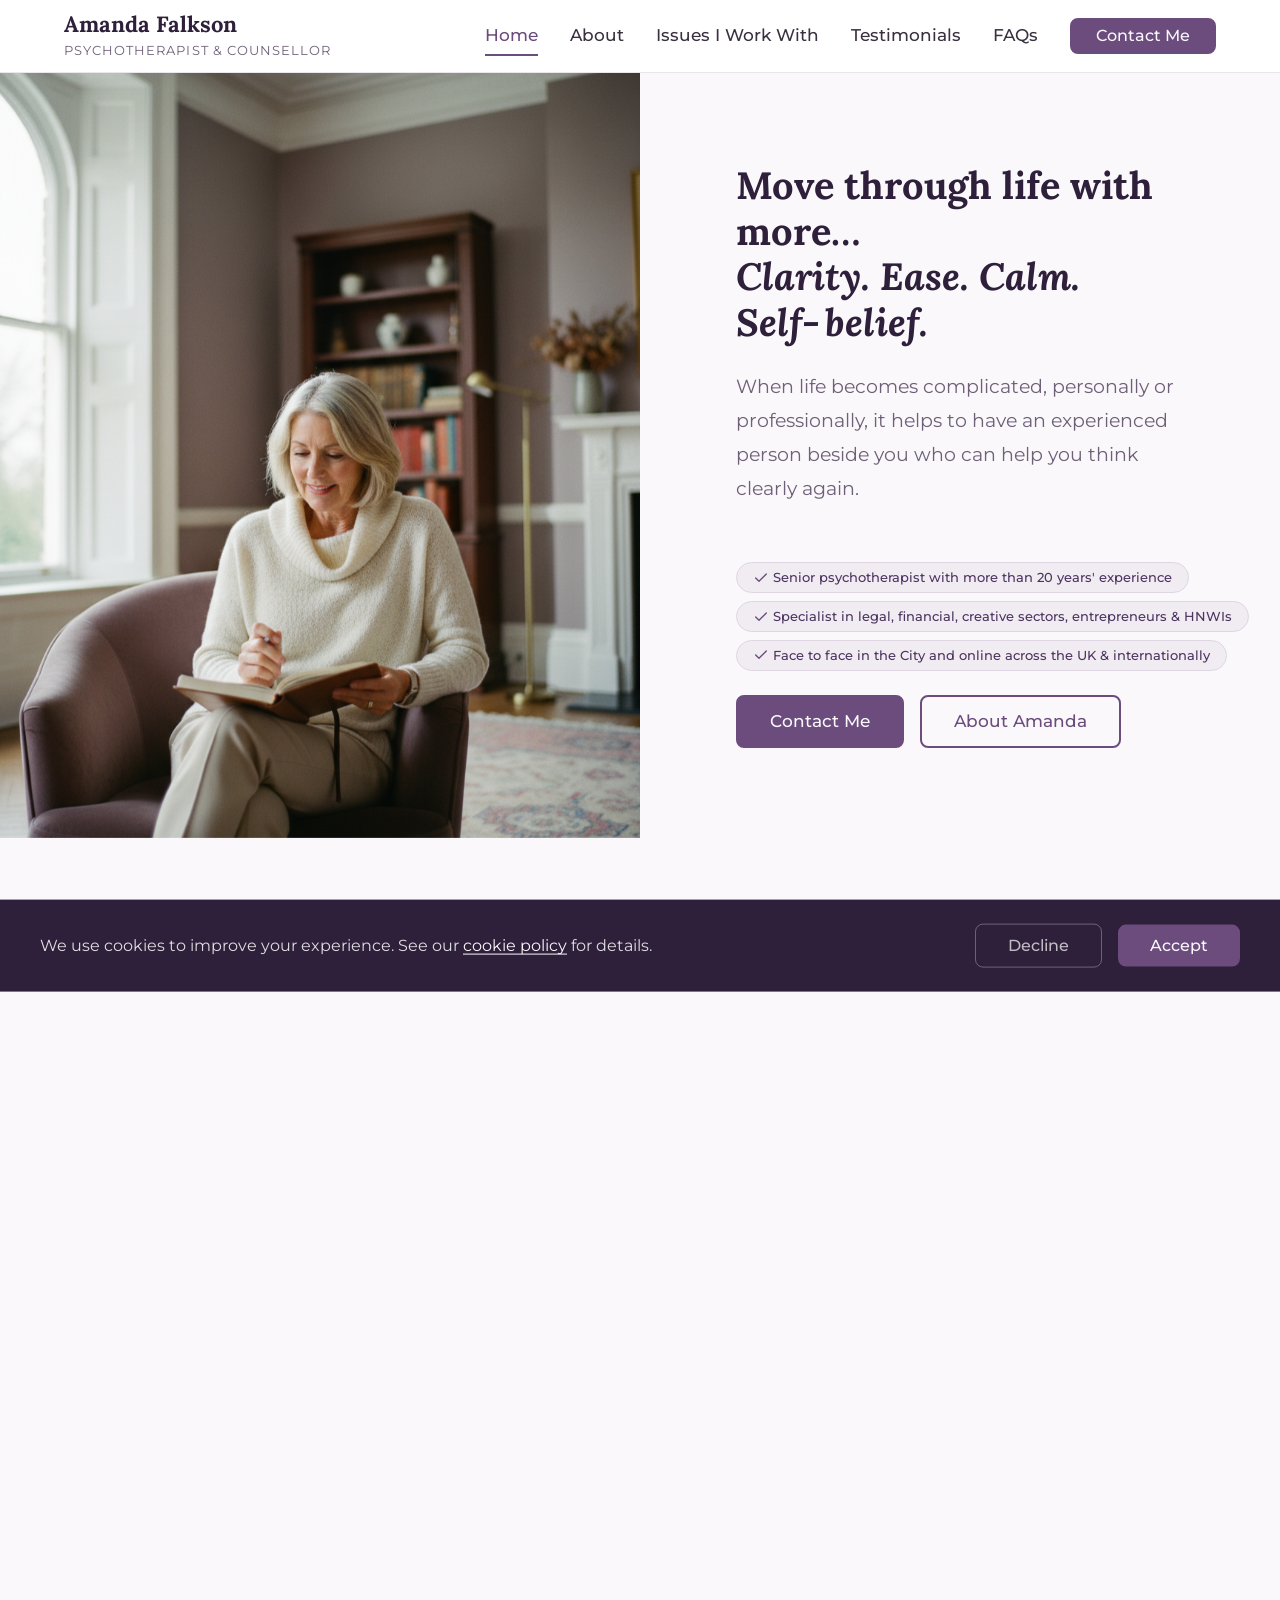
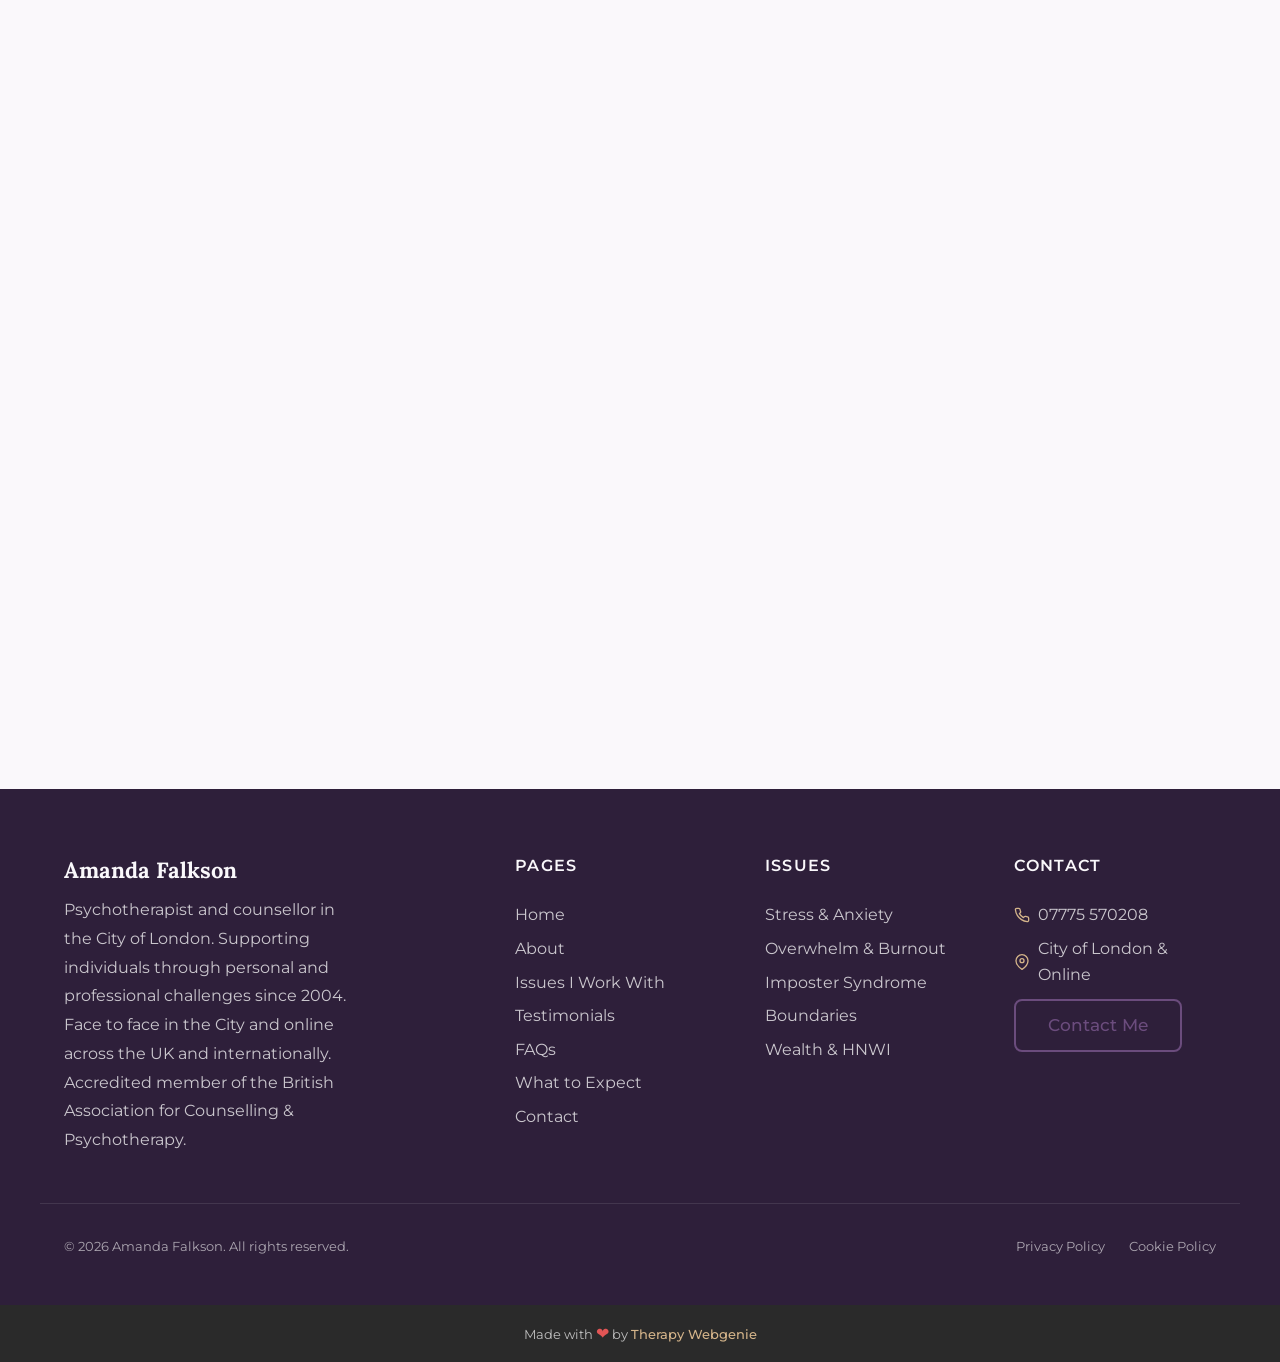
==== commit ea754a85: "Polish pass — enforce golden rules + remove Pricing page Fixes raised after first review: - Section " ====
--- a/index.html
+++ b/index.html
@@ -65,8 +65,6 @@
         <a href="issues.html" class="nav__link">Issues I Work With</a>
         <a href="testimonials.html" class="nav__link">Testimonials</a>
         <a href="faq.html" class="nav__link">FAQs</a>
-        <a href="pricing.html" class="nav__link">Pricing &amp; Payment</a>
-        <a href="contact.html" class="nav__link">Contact</a>
         <a href="contact.html" class="btn btn--primary nav__cta">Contact Me</a>
       </div>
       <button class="nav__toggle" aria-label="Toggle menu" aria-expanded="false" aria-controls="mobile-menu">
@@ -81,9 +79,7 @@
       <a href="issues.html" class="nav__link" role="menuitem">Issues I Work With</a>
       <a href="testimonials.html" class="nav__link" role="menuitem">Testimonials</a>
       <a href="faq.html" class="nav__link" role="menuitem">FAQs</a>
-      <a href="pricing.html" class="nav__link" role="menuitem">Pricing &amp; Payment</a>
       <a href="what-to-expect.html" class="nav__link" role="menuitem">What to Expect</a>
-      <a href="contact.html" class="nav__link" role="menuitem">Contact</a>
       <a href="contact.html" class="btn btn--primary" role="menuitem">Contact Me</a>
     </div>
   </nav>
@@ -148,7 +144,7 @@
     <!-- /SECTION: hero -->
 
     <!-- SECTION: what-i-can-help -->
-    <section class="section reveal">
+    <section class="section section--alt reveal">
       <div class="container container--narrow">
         <div class="text-center">
           <span class="section-label">What I Can Help You With</span>
@@ -202,7 +198,7 @@
     <!-- /SECTION: what-i-can-help -->
 
     <!-- SECTION: testimonial-home -->
-    <section class="section section--alt reveal">
+    <section class="section reveal">
       <div class="container container--narrow">
         <blockquote class="blockquote blockquote--pull">
           <p>"After a professional crisis my self esteem was low. I was confused, depressed and angry. Amanda helped me understand and move forward with confidence. Amanda is perceptive and is able to get straight to the heart of the matter, while all the time remaining affirming and non‑judgemental. I strongly recommend her."</p>
@@ -212,7 +208,7 @@
     <!-- /SECTION: testimonial-home -->
 
     <!-- SECTION: why-experience-matters -->
-    <section class="section reveal">
+    <section class="section section--alt reveal">
       <div class="container">
         <div class="text-center">
           <span class="section-label">Why Experience Matters</span>
@@ -251,7 +247,7 @@
     <!-- /SECTION: why-experience-matters -->
 
     <!-- SECTION: cta-mid -->
-    <section class="section section--alt reveal">
+    <section class="section reveal">
       <div class="container">
         <div class="cta-inline text-center">
           <h3>When you are ready to talk</h3>
@@ -263,7 +259,7 @@
     <!-- /SECTION: cta-mid -->
 
     <!-- SECTION: how-clients-experience -->
-    <section class="section reveal">
+    <section class="section section--alt reveal">
       <div class="container">
         <div class="text-center">
           <span class="section-label">How Clients Experience the Work</span>
@@ -298,7 +294,7 @@
     <!-- /SECTION: how-clients-experience -->
 
     <!-- SECTION: you-are-not-alone -->
-    <section class="section section--alt reveal">
+    <section class="section reveal">
       <div class="container">
         <div class="text-center">
           <span class="section-label">You Are Not Alone in This</span>
@@ -330,7 +326,7 @@
     <!-- /SECTION: you-are-not-alone -->
 
     <!-- SECTION: credentials -->
-    <section class="section reveal">
+    <section class="section section--alt reveal">
       <div class="container text-center">
         <span class="section-label">Credentials &amp; Experience</span>
       </div>
@@ -375,7 +371,6 @@
           <a href="issues.html" class="footer__link">Issues I Work With</a>
           <a href="testimonials.html" class="footer__link">Testimonials</a>
           <a href="faq.html" class="footer__link">FAQs</a>
-          <a href="pricing.html" class="footer__link">Pricing &amp; Payment</a>
           <a href="what-to-expect.html" class="footer__link">What to Expect</a>
           <a href="contact.html" class="footer__link">Contact</a>
         </div>
--- a/css/components.css
+++ b/css/components.css
@@ -3947,6 +3947,25 @@
   gap: var(--space-sm);
 }
 
+/* Checklist items that use inline SVG instead of ::before — constrain SVG size */
+.checklist > li {
+  display: flex;
+  align-items: flex-start;
+  gap: var(--space-sm);
+  font-size: var(--text-base);
+  color: var(--color-text);
+  line-height: var(--line-height-normal);
+}
+
+.checklist > li > svg {
+  width: 20px;
+  height: 20px;
+  min-width: 20px;
+  flex-shrink: 0;
+  color: var(--color-primary);
+  margin-top: 4px;
+}
+
 .checklist__item {
   display: flex;
   align-items: flex-start;
@@ -7220,4 +7239,81 @@
     font-size: 1.5rem;
     padding: 0.4rem 0.8rem;
   }
+}
+
+/* =============================================
+   GOLDEN RULE: SECTION BACKGROUND ALTERNATION (safety net)
+   Only fires in the explicit "two same in a row" case. Does NOT
+   try to infer alternation from neighbouring classes — cascading
+   overrides cause new bugs. Author discipline (alternating
+   .section / .section--alt in HTML) is still the primary fix.
+
+   Covered:
+   - Two plain .section in a row → second forced to --alt look
+   - Two .section--alt in a row → second forced to plain look
+   - Two .section--dark in a row → would be unusual, not handled
+   ============================================= */
+
+main > .section:not(.section--alt):not(.section--dark):not(.cta-banner)
+  + .section:not(.section--alt):not(.section--dark):not(.cta-banner) {
+  background-color: var(--color-bg-alt);
+}
+
+main > .section--alt + .section--alt:not(.section--dark):not(.cta-banner) {
+  background-color: var(--color-bg);
+}
+
+/* =============================================
+   HERO--HALF SAFETY: height clamp
+   Prevents the recurring bug where content column makes the hero
+   taller than the viewport, pushing the image below the fold and
+   hiding the next section entirely.
+   ============================================= */
+@media (min-width: 768px) {
+  .hero--half .hero__inner {
+    min-height: 560px;
+    max-height: 85vh;
+  }
+  .hero--half .hero__image-wrap {
+    max-height: 85vh;
+  }
+  .hero--half .hero__image {
+    max-height: 85vh;
+    object-fit: cover;
+  }
+  .hero--half .hero__content {
+    max-height: 85vh;
+    overflow-y: auto;
+  }
+}
+
+@media (max-width: 767px) {
+  .hero--half .hero__image-wrap {
+    aspect-ratio: 4 / 3;
+    max-height: 55vh;
+    min-height: 0;
+  }
+  .hero--half .hero__image {
+    max-height: 55vh;
+  }
+}
+
+/* =============================================
+   PRICING GRID SAFETY: auto-fit columns
+   Prevents empty column slots when card count ≠ --N modifier
+   ============================================= */
+.pricing-grid:not(.pricing-grid--2):not(.pricing-grid--3):not(.pricing-grid--4) {
+  display: grid;
+  grid-template-columns: repeat(auto-fit, minmax(280px, 1fr));
+  gap: var(--space-lg);
+}
+
+@media (min-width: 768px) {
+  .pricing-grid.pricing-grid--3:has(> :nth-child(2):last-child) {
+    /* only 2 children present — override --3 to --2 */
+    grid-template-columns: repeat(2, minmax(0, 1fr));
+    max-width: 800px;
+    margin-left: auto;
+    margin-right: auto;
+  }
 }
--- a/css/theme.css
+++ b/css/theme.css
@@ -40,8 +40,11 @@
   --font-heading: 'Lora', Georgia, 'Times New Roman', serif;
   --font-body: 'Montserrat', -apple-system, BlinkMacSystemFont, 'Segoe UI', Roboto, sans-serif;
 
-  /* Editorial heading sizes (larger serif renders differently than base defaults) */
-  --text-h1-desktop: 2.75rem;
-  --text-h2-desktop: 2.2rem;
-  --text-h3-desktop: 1.65rem;
+  /* Heading sizes — tightened for editorial/serif rendering */
+  --text-h1: 2rem;              /* mobile 32px */
+  --text-h1-desktop: 2.375rem;  /* desktop 38px */
+  --text-h2: 1.625rem;          /* mobile 26px */
+  --text-h2-desktop: 1.875rem;  /* desktop 30px */
+  --text-h3: 1.25rem;           /* mobile 20px */
+  --text-h3-desktop: 1.375rem;  /* desktop 22px */
 }
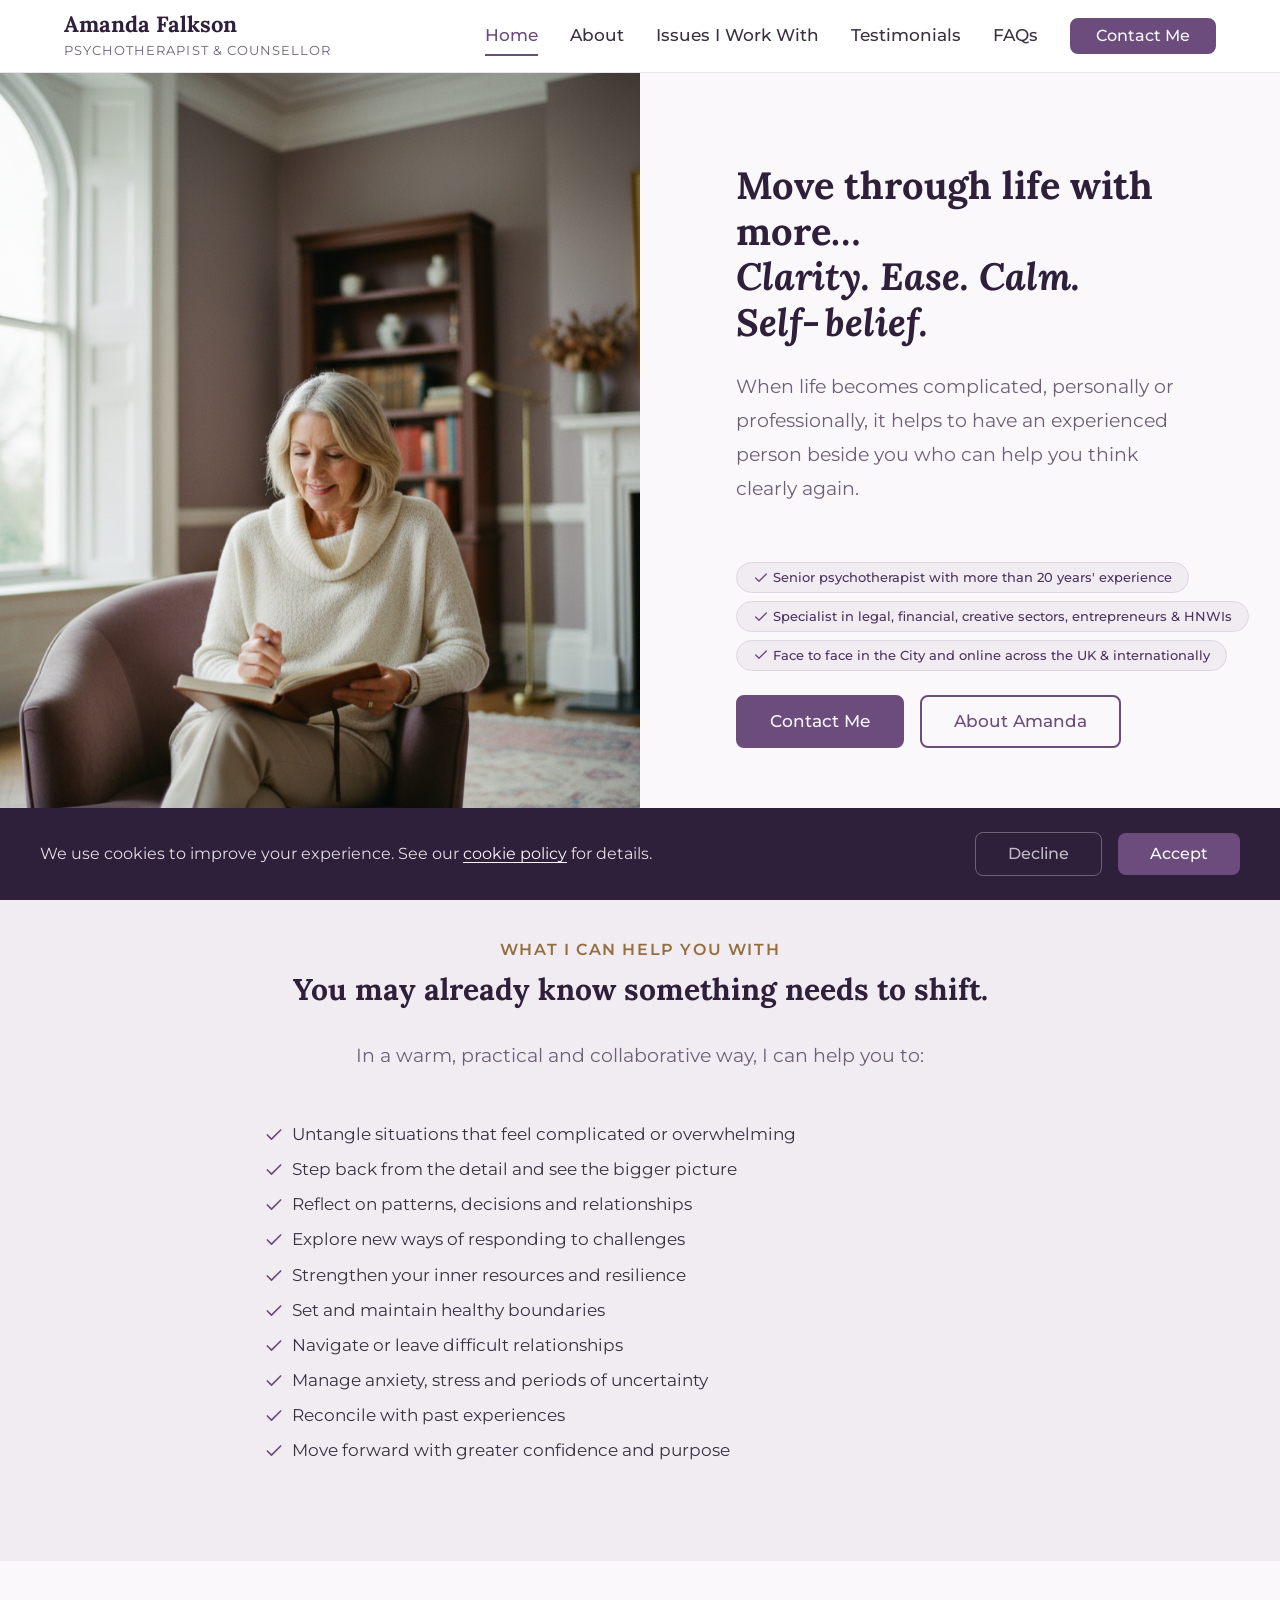
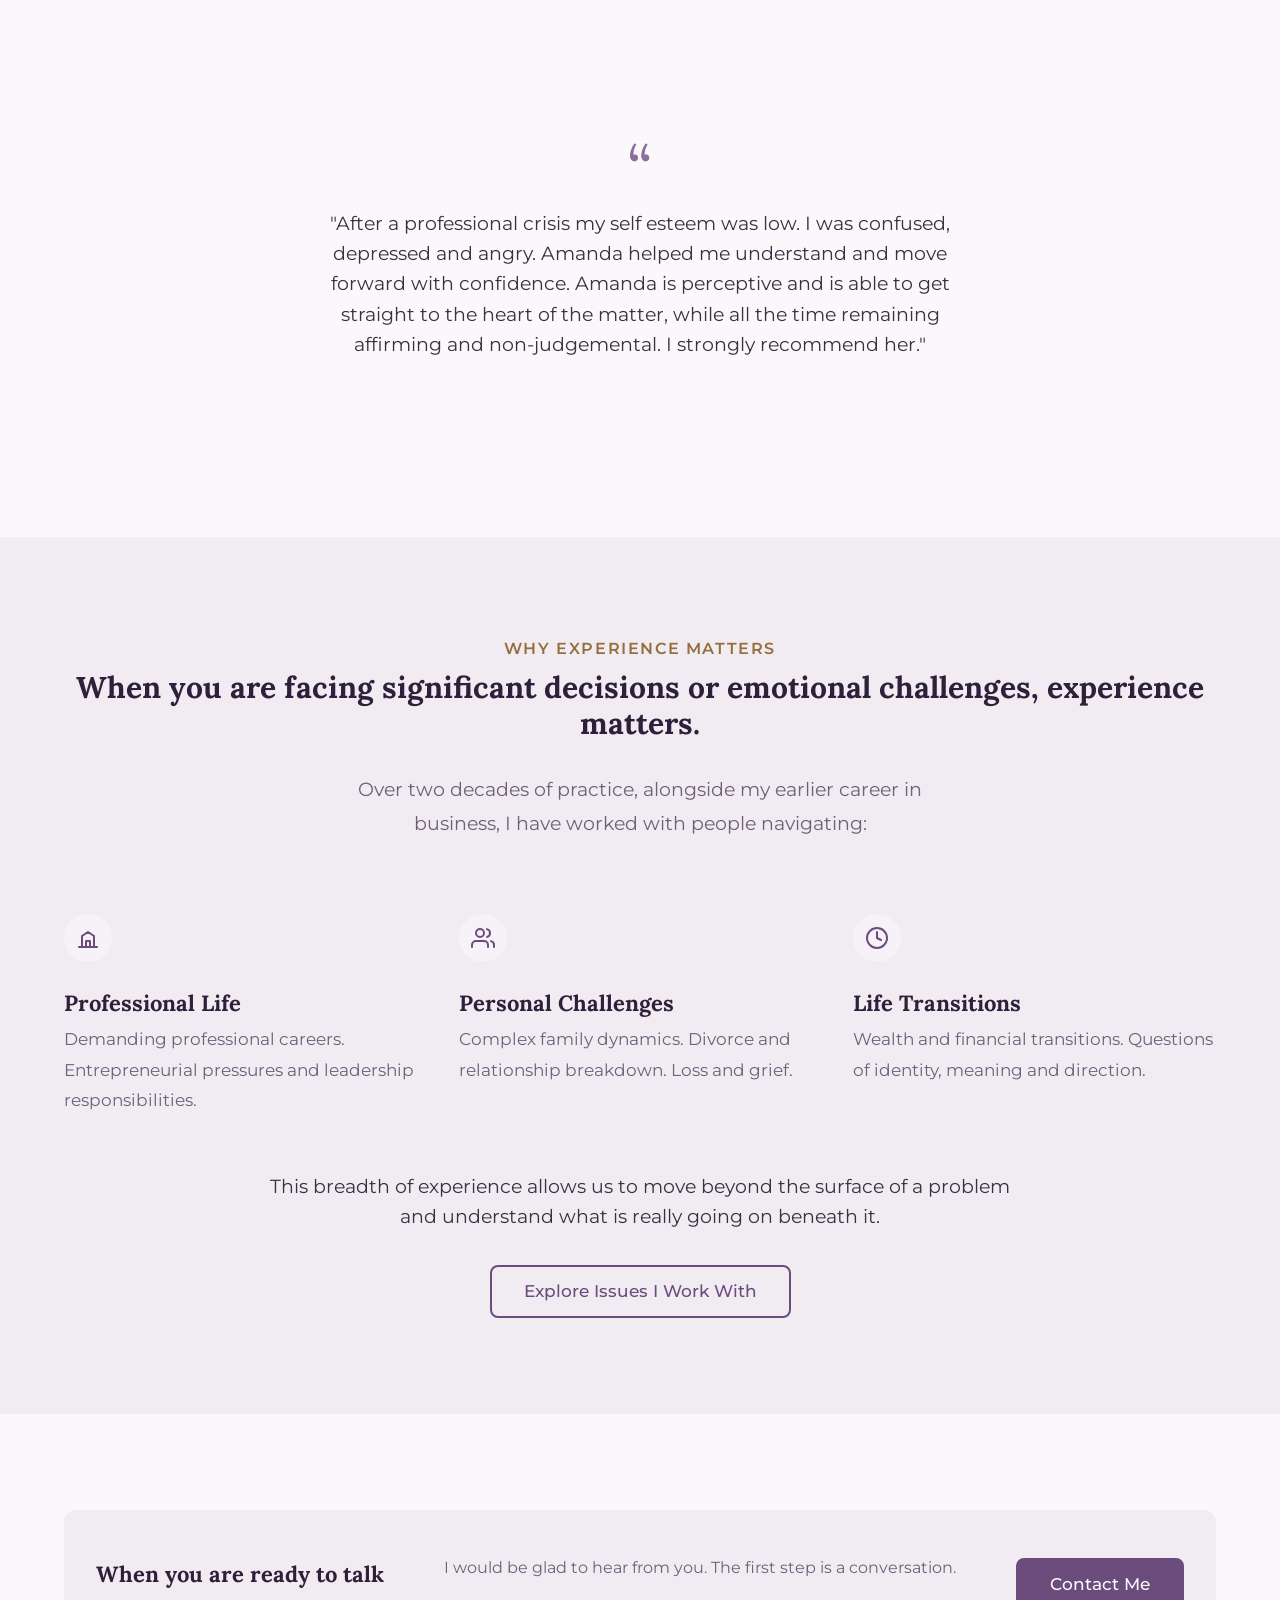
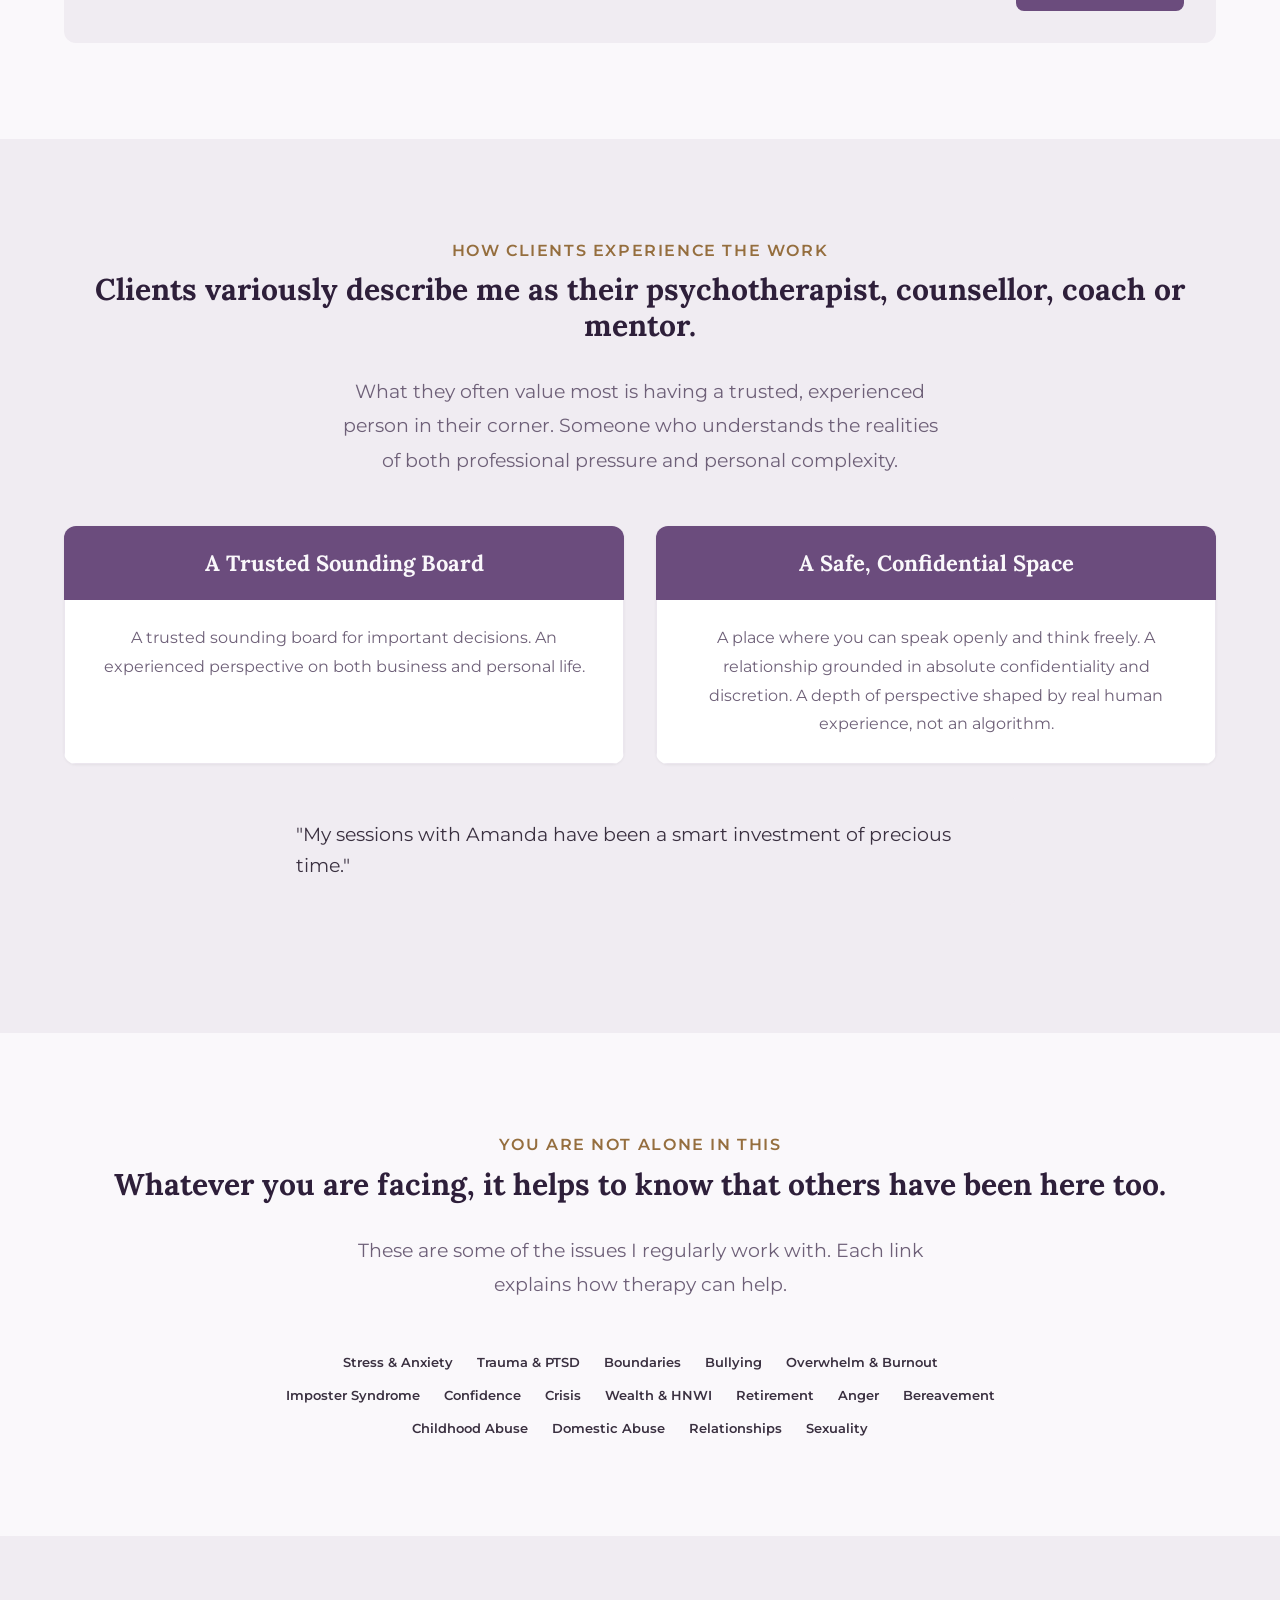
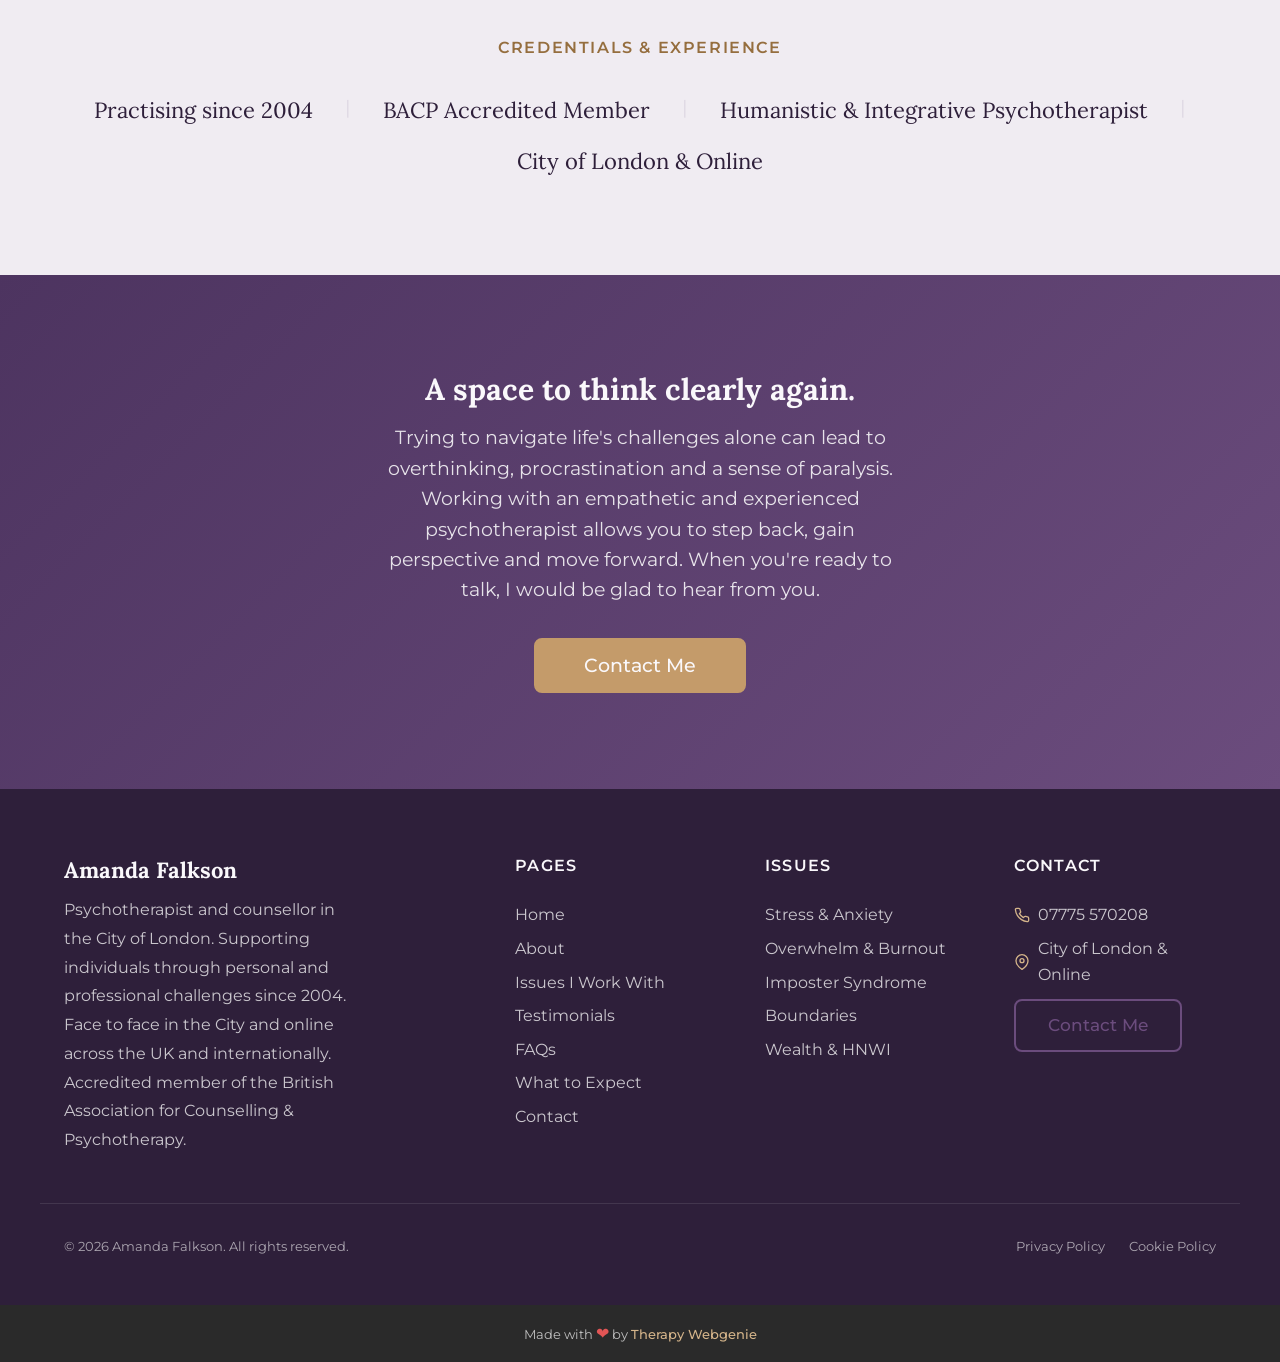
==== commit 690fd39f: "Issues page redesign — rich visual patterns, sticky sidebar, pull-quotes Fixes after "lazy layout" f" ====
--- a/index.html
+++ b/index.html
@@ -303,16 +303,16 @@
         </div>
         <div class="container container--narrow" style="margin-top: var(--space-xl); text-align: center;">
           <p style="display: flex; flex-wrap: wrap; gap: var(--space-sm); justify-content: center;">
-            <a href="issues.html#stress-anxiety" class="badge">Stress &amp; Anxiety</a>
-            <a href="issues.html#trauma-ptsd" class="badge">Trauma &amp; PTSD</a>
-            <a href="issues.html#boundaries" class="badge">Boundaries</a>
-            <a href="issues.html#bullying" class="badge">Bullying</a>
-            <a href="issues.html#overwhelm" class="badge">Overwhelm &amp; Burnout</a>
-            <a href="issues.html#imposter-syndrome" class="badge">Imposter Syndrome</a>
-            <a href="issues.html#confidence" class="badge">Confidence</a>
-            <a href="issues.html#crisis" class="badge">Crisis</a>
-            <a href="issues.html#wealth-hnwi" class="badge">Wealth &amp; HNWI</a>
-            <a href="issues.html#retirement" class="badge">Retirement</a>
+            <a href="issues.html#service-stress-anxiety" class="badge">Stress &amp; Anxiety</a>
+            <a href="issues.html#service-trauma-ptsd" class="badge">Trauma &amp; PTSD</a>
+            <a href="issues.html#service-boundaries" class="badge">Boundaries</a>
+            <a href="issues.html#service-bullying" class="badge">Bullying</a>
+            <a href="issues.html#service-overwhelm" class="badge">Overwhelm &amp; Burnout</a>
+            <a href="issues.html#service-imposter-syndrome" class="badge">Imposter Syndrome</a>
+            <a href="issues.html#service-confidence" class="badge">Confidence</a>
+            <a href="issues.html#service-crisis" class="badge">Crisis</a>
+            <a href="issues.html#service-wealth-hnwi" class="badge">Wealth &amp; HNWI</a>
+            <a href="issues.html#service-retirement" class="badge">Retirement</a>
             <a href="issues.html" class="badge">Anger</a>
             <a href="issues.html" class="badge">Bereavement</a>
             <a href="issues.html" class="badge">Childhood Abuse</a>
@@ -378,11 +378,11 @@
       <div class="footer__col">
         <p class="footer__heading">Issues</p>
         <div class="footer__links">
-          <a href="issues.html#stress-anxiety" class="footer__link">Stress &amp; Anxiety</a>
-          <a href="issues.html#overwhelm" class="footer__link">Overwhelm &amp; Burnout</a>
-          <a href="issues.html#imposter-syndrome" class="footer__link">Imposter Syndrome</a>
-          <a href="issues.html#boundaries" class="footer__link">Boundaries</a>
-          <a href="issues.html#wealth-hnwi" class="footer__link">Wealth &amp; HNWI</a>
+          <a href="issues.html#service-stress-anxiety" class="footer__link">Stress &amp; Anxiety</a>
+          <a href="issues.html#service-overwhelm" class="footer__link">Overwhelm &amp; Burnout</a>
+          <a href="issues.html#service-imposter-syndrome" class="footer__link">Imposter Syndrome</a>
+          <a href="issues.html#service-boundaries" class="footer__link">Boundaries</a>
+          <a href="issues.html#service-wealth-hnwi" class="footer__link">Wealth &amp; HNWI</a>
         </div>
       </div>
       <div class="footer__col">
--- a/css/components.css
+++ b/css/components.css
@@ -3368,6 +3368,21 @@
   color: rgba(255, 255, 255, 0.9);
 }
 
+/* Secondary meta line under subtitle (e.g. credentials strip on issue pages) */
+.page-header__meta {
+  margin-top: var(--space-sm);
+  font-size: var(--text-sm);
+  color: var(--color-text-light);
+}
+
+.page-header--image .page-header__meta {
+  color: rgba(255, 255, 255, 0.75);
+}
+
+.page-header--dark .page-header__meta {
+  color: rgba(255, 255, 255, 0.75);
+}
+
 .page-header--image .breadcrumb__link {
   color: rgba(255, 255, 255, 0.7);
 }
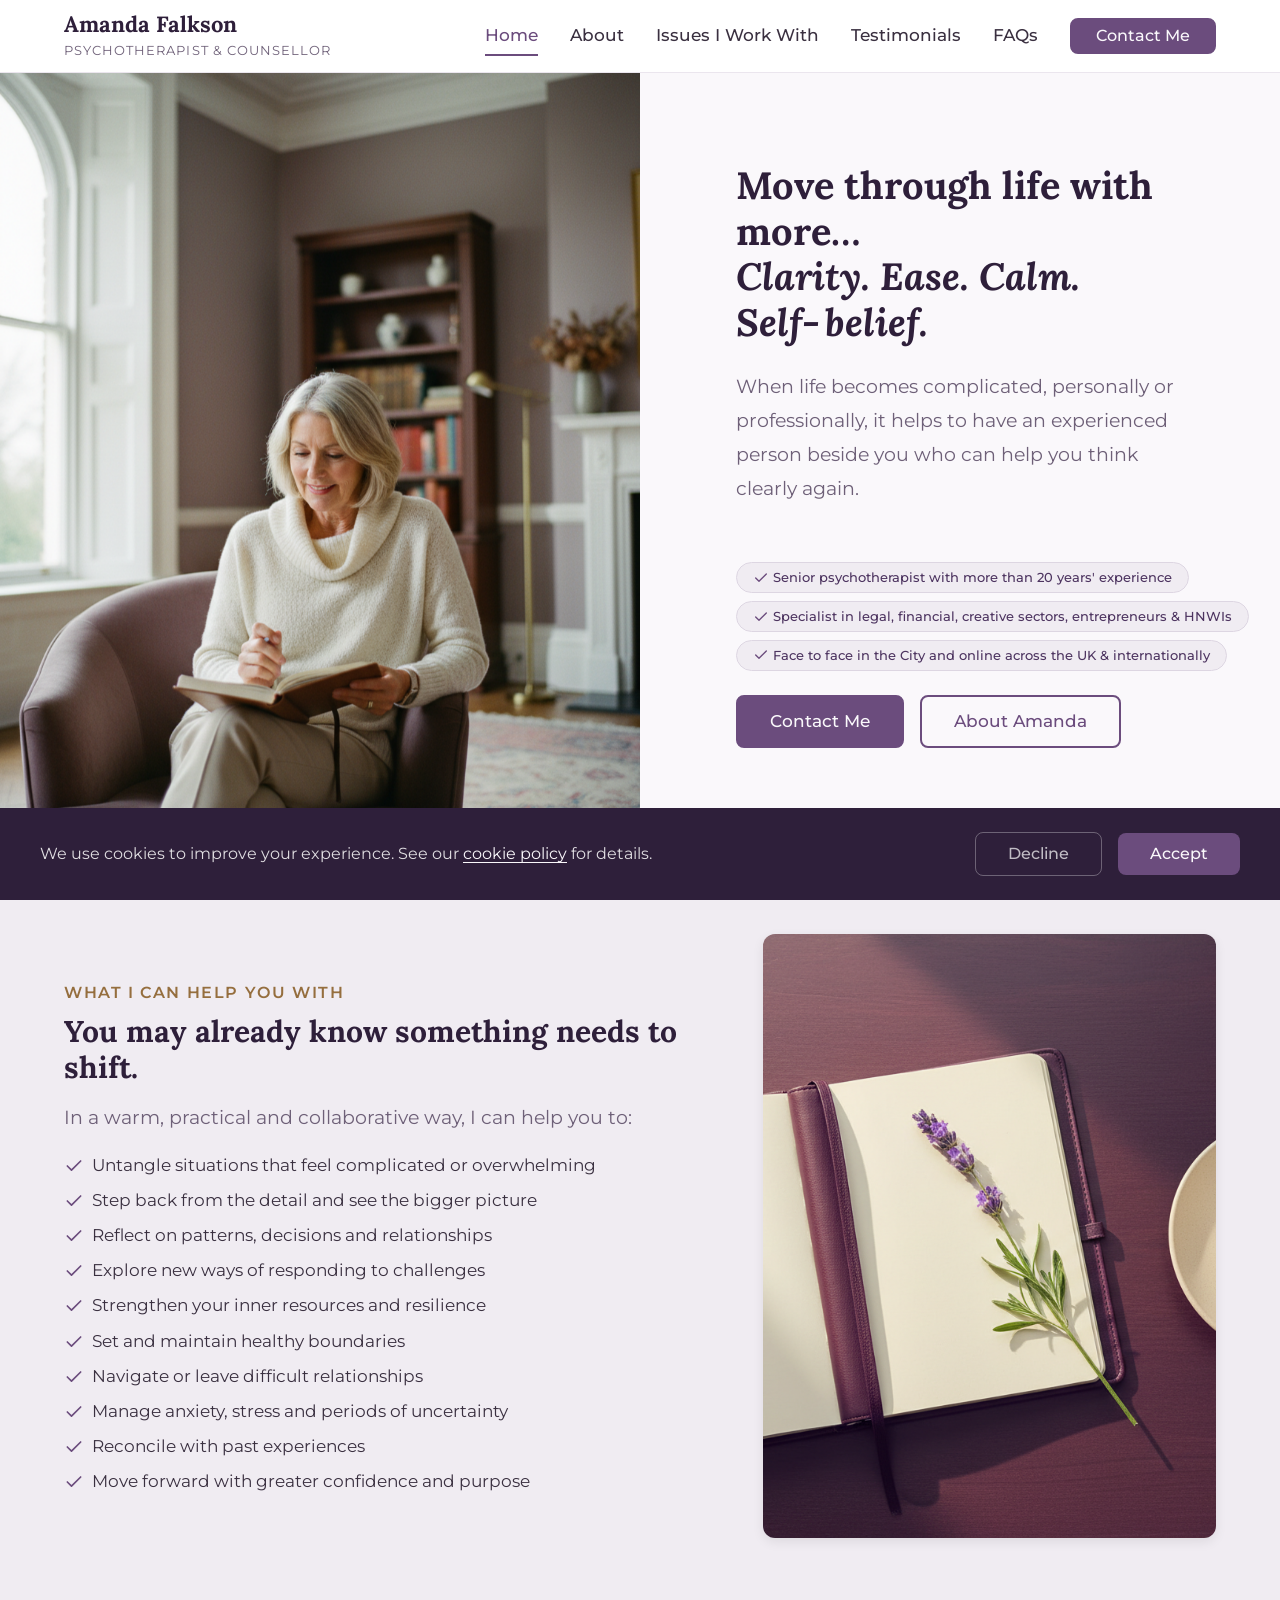
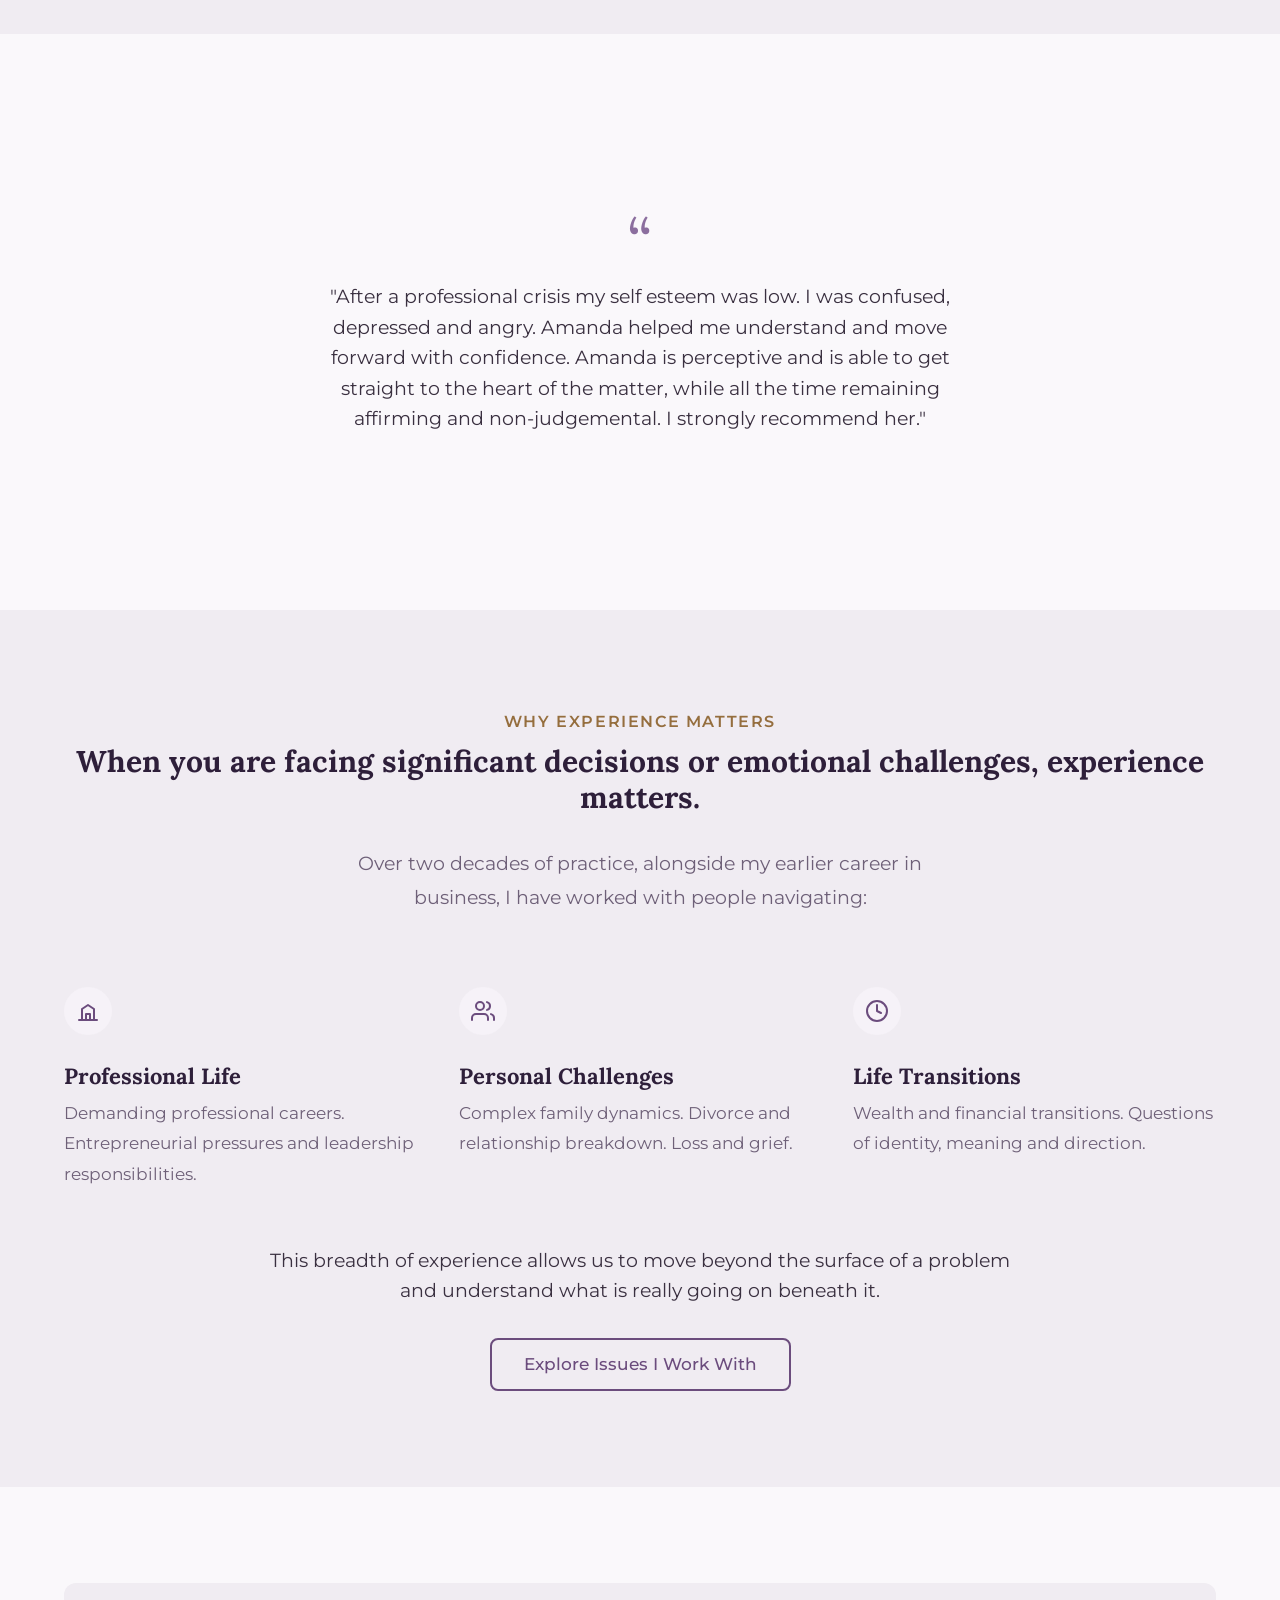
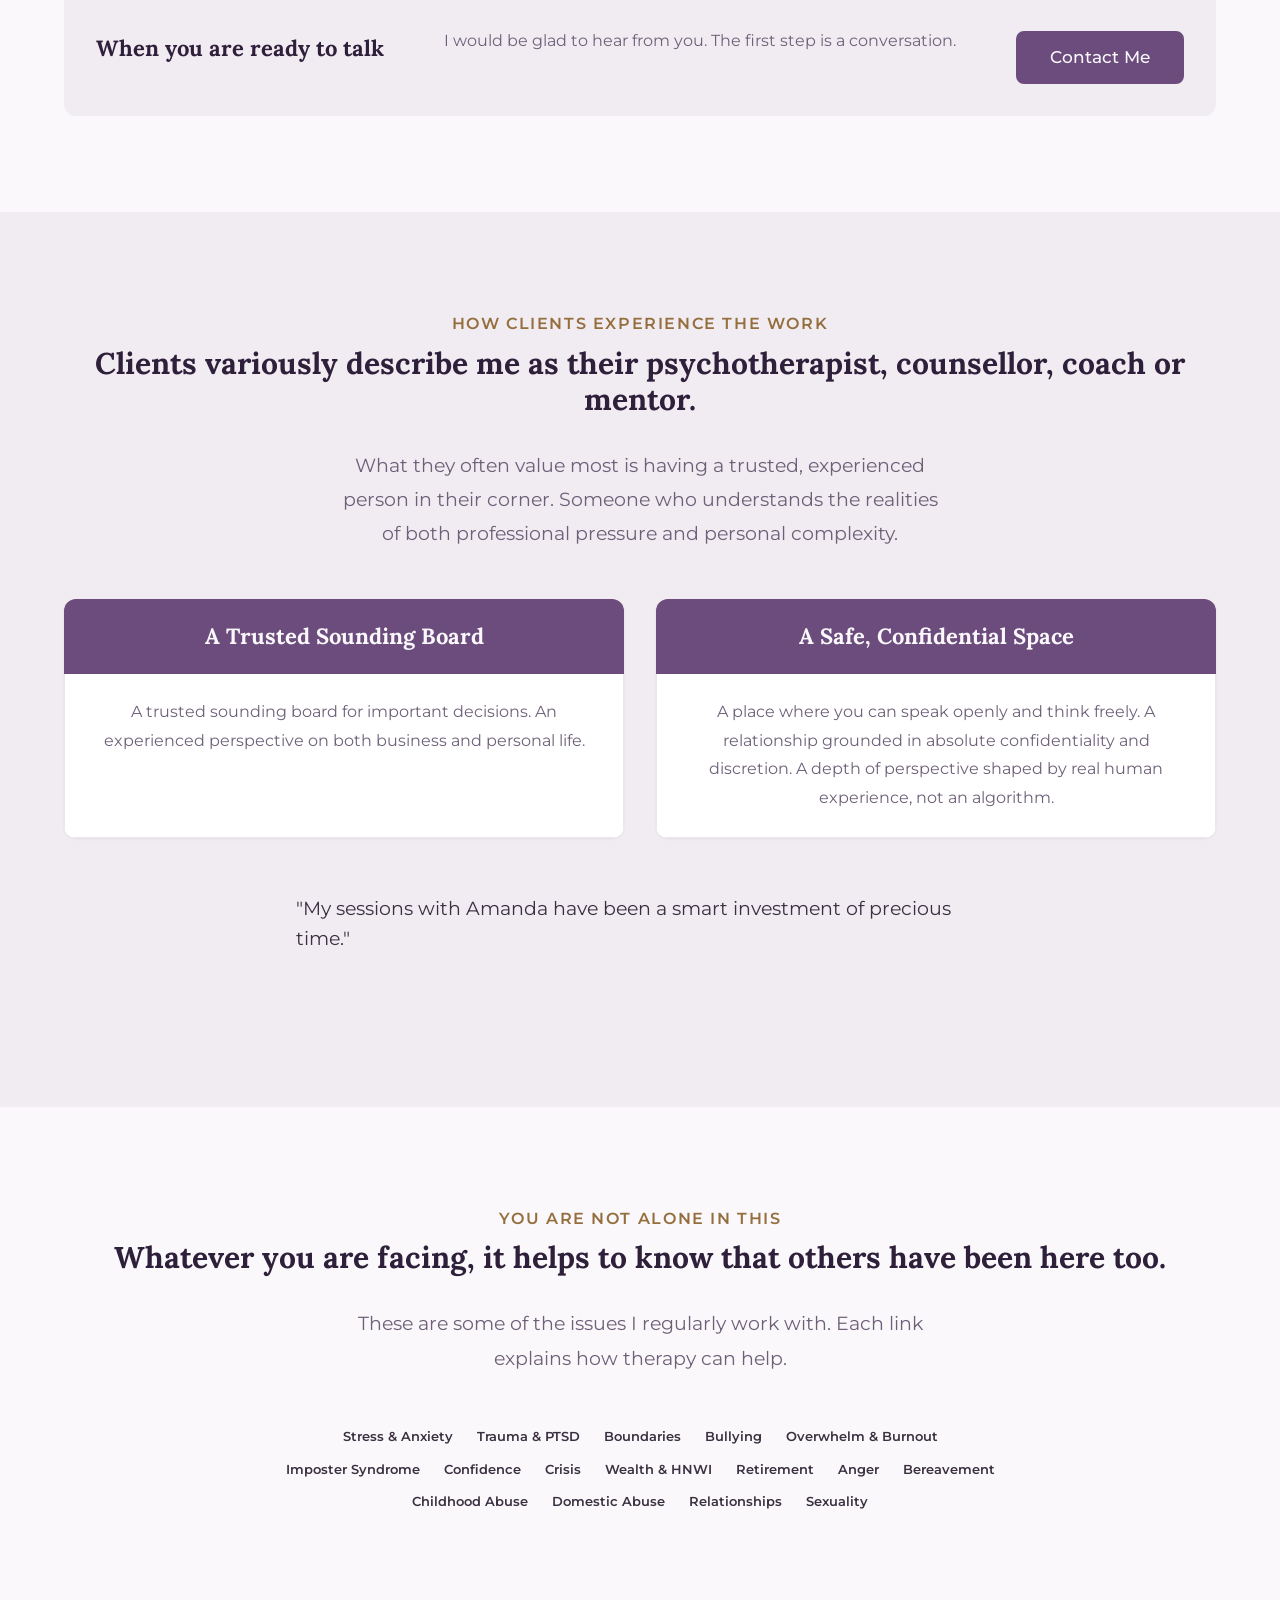
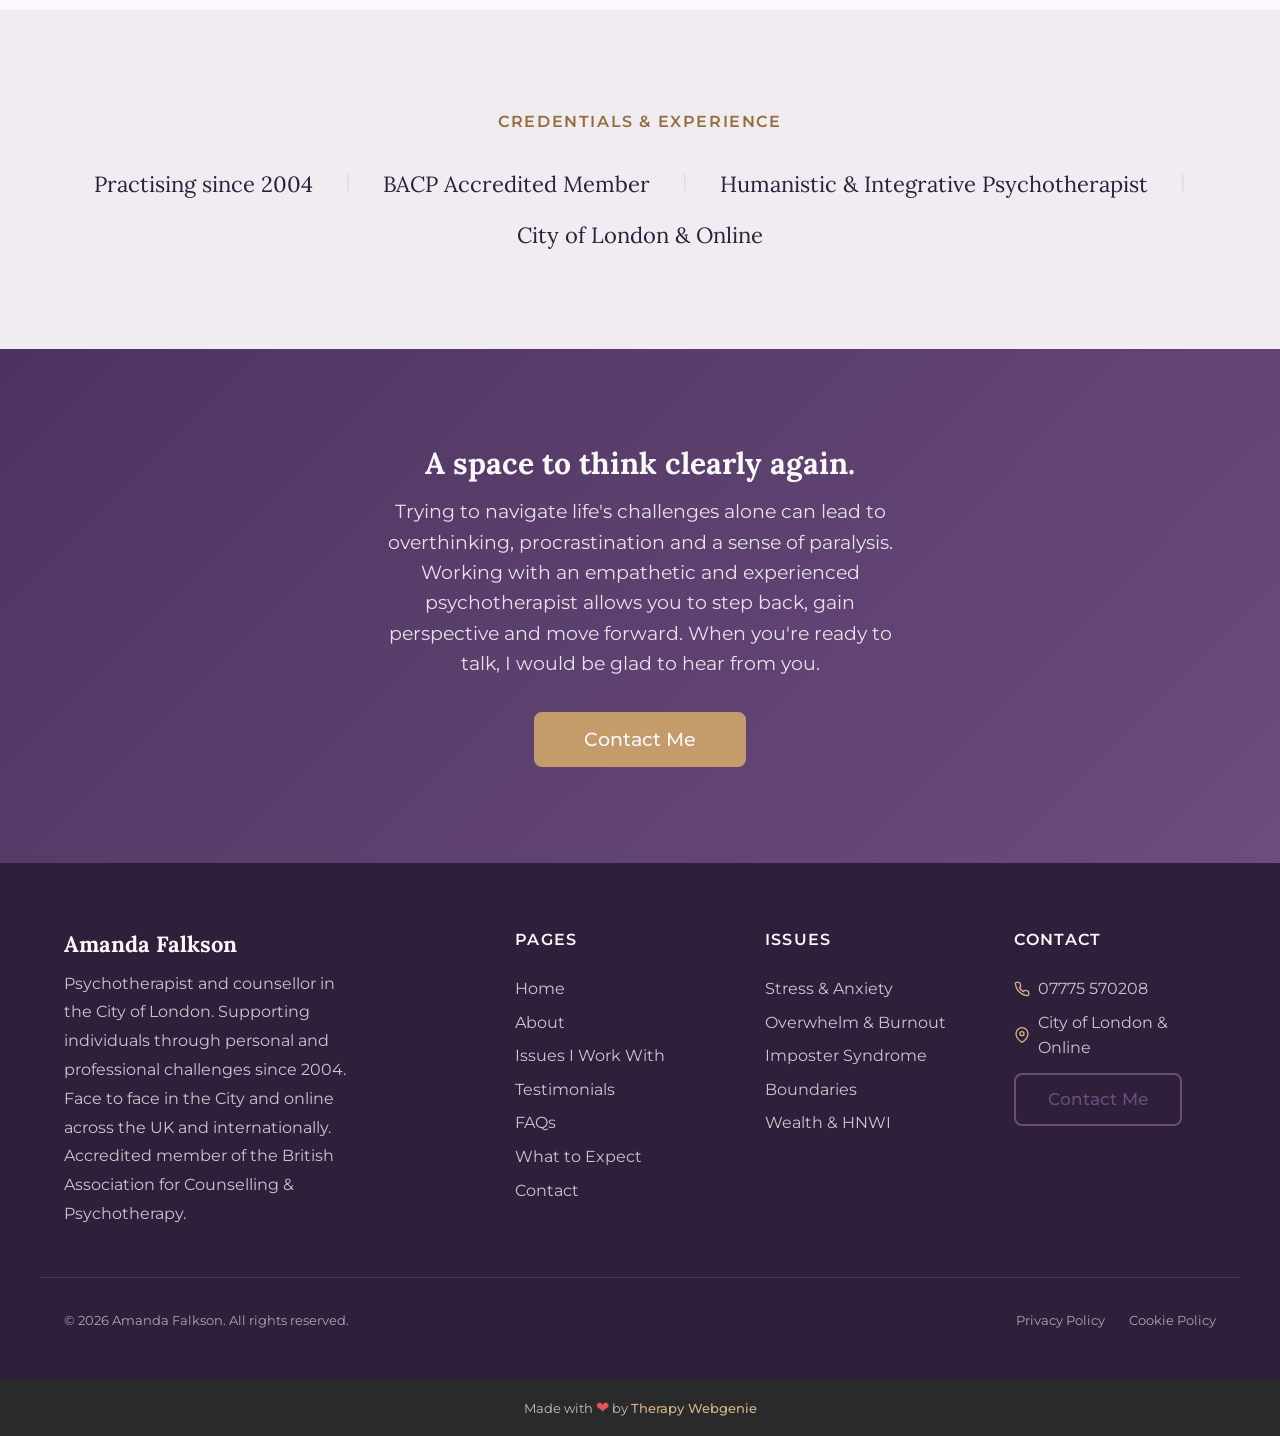
==== commit 85aa3c7c: "Add missing image beside 'What I Can Help You With' (wireframe had placeholder) - Converted section " ====
--- a/index.html
+++ b/index.html
@@ -145,54 +145,57 @@
 
     <!-- SECTION: what-i-can-help -->
     <section class="section section--alt reveal">
-      <div class="container container--narrow">
-        <div class="text-center">
-          <span class="section-label">What I Can Help You With</span>
-          <h2>You may already know something needs to shift.</h2>
-          <p class="section-subtitle">In a warm, practical and collaborative way, I can help you to:</p>
-        </div>
-        <ul class="checklist" style="margin-top: var(--space-xl);">
-          <li>
-            <svg xmlns="http://www.w3.org/2000/svg" viewBox="0 0 24 24" fill="none" stroke="currentColor" stroke-width="2" stroke-linecap="round" stroke-linejoin="round"><polyline points="20 6 9 17 4 12"></polyline></svg>
-            Untangle situations that feel complicated or overwhelming
-          </li>
-          <li>
-            <svg xmlns="http://www.w3.org/2000/svg" viewBox="0 0 24 24" fill="none" stroke="currentColor" stroke-width="2" stroke-linecap="round" stroke-linejoin="round"><polyline points="20 6 9 17 4 12"></polyline></svg>
-            Step back from the detail and see the bigger picture
-          </li>
-          <li>
-            <svg xmlns="http://www.w3.org/2000/svg" viewBox="0 0 24 24" fill="none" stroke="currentColor" stroke-width="2" stroke-linecap="round" stroke-linejoin="round"><polyline points="20 6 9 17 4 12"></polyline></svg>
-            Reflect on patterns, decisions and relationships
-          </li>
-          <li>
-            <svg xmlns="http://www.w3.org/2000/svg" viewBox="0 0 24 24" fill="none" stroke="currentColor" stroke-width="2" stroke-linecap="round" stroke-linejoin="round"><polyline points="20 6 9 17 4 12"></polyline></svg>
-            Explore new ways of responding to challenges
-          </li>
-          <li>
-            <svg xmlns="http://www.w3.org/2000/svg" viewBox="0 0 24 24" fill="none" stroke="currentColor" stroke-width="2" stroke-linecap="round" stroke-linejoin="round"><polyline points="20 6 9 17 4 12"></polyline></svg>
-            Strengthen your inner resources and resilience
-          </li>
-          <li>
-            <svg xmlns="http://www.w3.org/2000/svg" viewBox="0 0 24 24" fill="none" stroke="currentColor" stroke-width="2" stroke-linecap="round" stroke-linejoin="round"><polyline points="20 6 9 17 4 12"></polyline></svg>
-            Set and maintain healthy boundaries
-          </li>
-          <li>
-            <svg xmlns="http://www.w3.org/2000/svg" viewBox="0 0 24 24" fill="none" stroke="currentColor" stroke-width="2" stroke-linecap="round" stroke-linejoin="round"><polyline points="20 6 9 17 4 12"></polyline></svg>
-            Navigate or leave difficult relationships
-          </li>
-          <li>
-            <svg xmlns="http://www.w3.org/2000/svg" viewBox="0 0 24 24" fill="none" stroke="currentColor" stroke-width="2" stroke-linecap="round" stroke-linejoin="round"><polyline points="20 6 9 17 4 12"></polyline></svg>
-            Manage anxiety, stress and periods of uncertainty
-          </li>
-          <li>
-            <svg xmlns="http://www.w3.org/2000/svg" viewBox="0 0 24 24" fill="none" stroke="currentColor" stroke-width="2" stroke-linecap="round" stroke-linejoin="round"><polyline points="20 6 9 17 4 12"></polyline></svg>
-            Reconcile with past experiences
-          </li>
-          <li>
-            <svg xmlns="http://www.w3.org/2000/svg" viewBox="0 0 24 24" fill="none" stroke="currentColor" stroke-width="2" stroke-linecap="round" stroke-linejoin="round"><polyline points="20 6 9 17 4 12"></polyline></svg>
-            Move forward with greater confidence and purpose
-          </li>
-        </ul>
+      <div class="container">
+        <div class="split split--text-wide">
+          <div class="split__text">
+            <span class="section-label">What I Can Help You With</span>
+            <h2>You may already know something needs to shift.</h2>
+            <p>In a warm, practical and collaborative way, I can help you to:</p>
+            <ul class="checklist" style="margin-top: var(--space-md);">
+              <li>
+                <svg xmlns="http://www.w3.org/2000/svg" viewBox="0 0 24 24" fill="none" stroke="currentColor" stroke-width="2" stroke-linecap="round" stroke-linejoin="round"><polyline points="20 6 9 17 4 12"></polyline></svg>
+                Untangle situations that feel complicated or overwhelming
+              </li>
+              <li>
+                <svg xmlns="http://www.w3.org/2000/svg" viewBox="0 0 24 24" fill="none" stroke="currentColor" stroke-width="2" stroke-linecap="round" stroke-linejoin="round"><polyline points="20 6 9 17 4 12"></polyline></svg>
+                Step back from the detail and see the bigger picture
+              </li>
+              <li>
+                <svg xmlns="http://www.w3.org/2000/svg" viewBox="0 0 24 24" fill="none" stroke="currentColor" stroke-width="2" stroke-linecap="round" stroke-linejoin="round"><polyline points="20 6 9 17 4 12"></polyline></svg>
+                Reflect on patterns, decisions and relationships
+              </li>
+              <li>
+                <svg xmlns="http://www.w3.org/2000/svg" viewBox="0 0 24 24" fill="none" stroke="currentColor" stroke-width="2" stroke-linecap="round" stroke-linejoin="round"><polyline points="20 6 9 17 4 12"></polyline></svg>
+                Explore new ways of responding to challenges
+              </li>
+              <li>
+                <svg xmlns="http://www.w3.org/2000/svg" viewBox="0 0 24 24" fill="none" stroke="currentColor" stroke-width="2" stroke-linecap="round" stroke-linejoin="round"><polyline points="20 6 9 17 4 12"></polyline></svg>
+                Strengthen your inner resources and resilience
+              </li>
+              <li>
+                <svg xmlns="http://www.w3.org/2000/svg" viewBox="0 0 24 24" fill="none" stroke="currentColor" stroke-width="2" stroke-linecap="round" stroke-linejoin="round"><polyline points="20 6 9 17 4 12"></polyline></svg>
+                Set and maintain healthy boundaries
+              </li>
+              <li>
+                <svg xmlns="http://www.w3.org/2000/svg" viewBox="0 0 24 24" fill="none" stroke="currentColor" stroke-width="2" stroke-linecap="round" stroke-linejoin="round"><polyline points="20 6 9 17 4 12"></polyline></svg>
+                Navigate or leave difficult relationships
+              </li>
+              <li>
+                <svg xmlns="http://www.w3.org/2000/svg" viewBox="0 0 24 24" fill="none" stroke="currentColor" stroke-width="2" stroke-linecap="round" stroke-linejoin="round"><polyline points="20 6 9 17 4 12"></polyline></svg>
+                Manage anxiety, stress and periods of uncertainty
+              </li>
+              <li>
+                <svg xmlns="http://www.w3.org/2000/svg" viewBox="0 0 24 24" fill="none" stroke="currentColor" stroke-width="2" stroke-linecap="round" stroke-linejoin="round"><polyline points="20 6 9 17 4 12"></polyline></svg>
+                Reconcile with past experiences
+              </li>
+              <li>
+                <svg xmlns="http://www.w3.org/2000/svg" viewBox="0 0 24 24" fill="none" stroke="currentColor" stroke-width="2" stroke-linecap="round" stroke-linejoin="round"><polyline points="20 6 9 17 4 12"></polyline></svg>
+                Move forward with greater confidence and purpose
+              </li>
+            </ul>
+          </div>
+          <img src="images/about-hero.jpg" alt="Calm professional therapy setting — a quiet moment in the consulting room" class="split__image split__image--portrait" loading="lazy">
+        </div>
       </div>
     </section>
     <!-- /SECTION: what-i-can-help -->
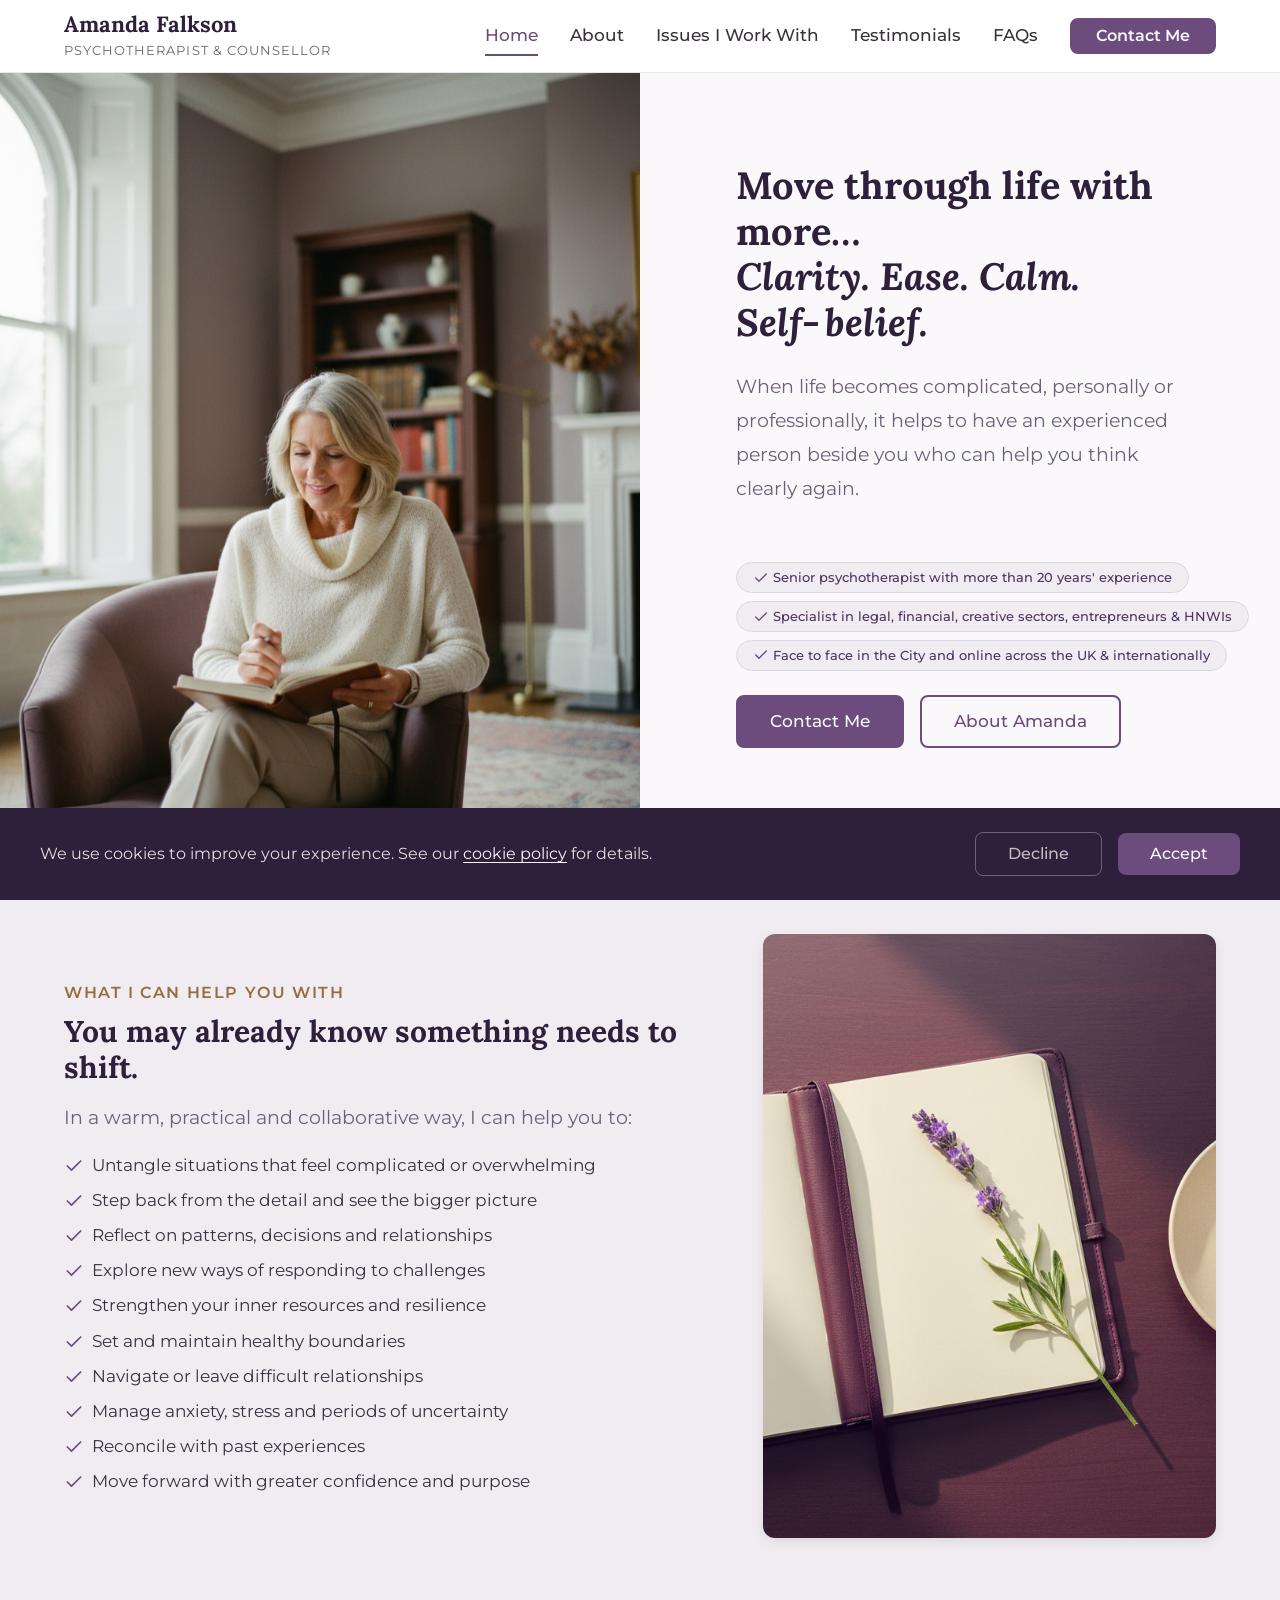
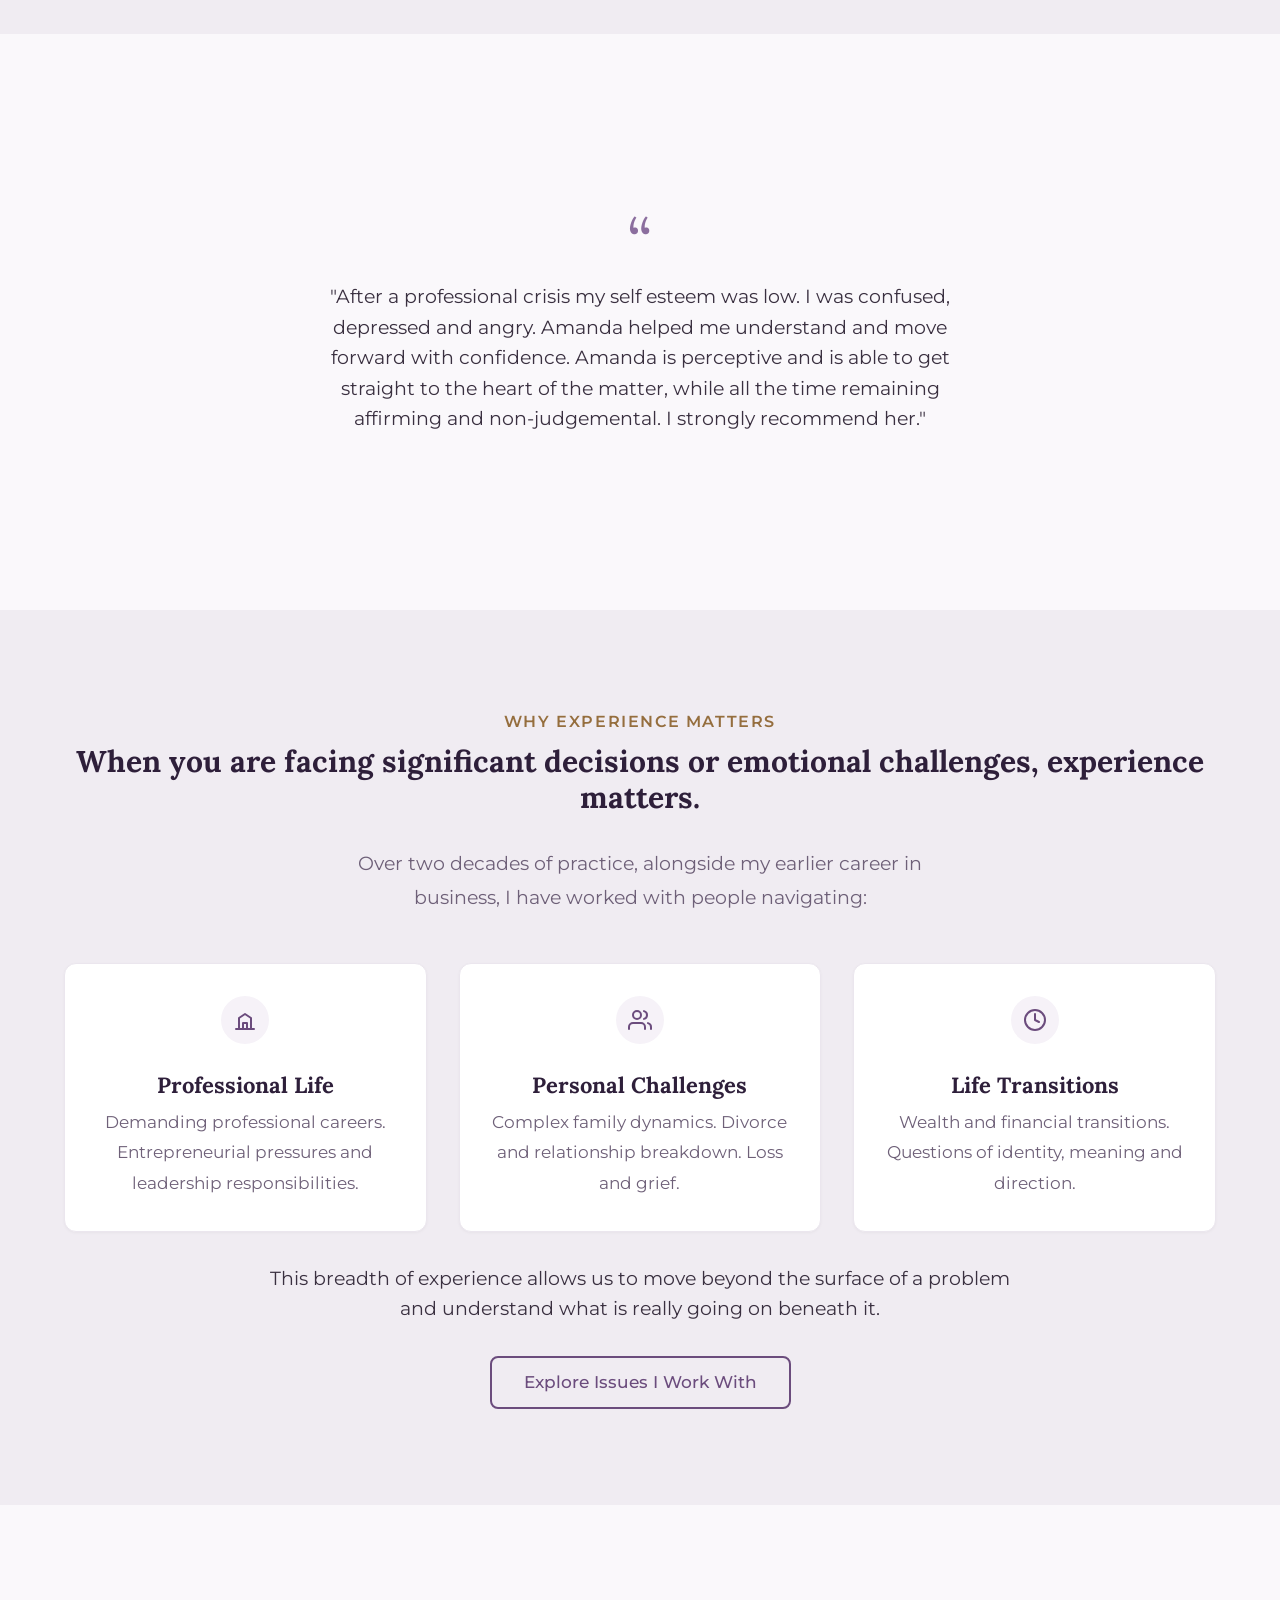
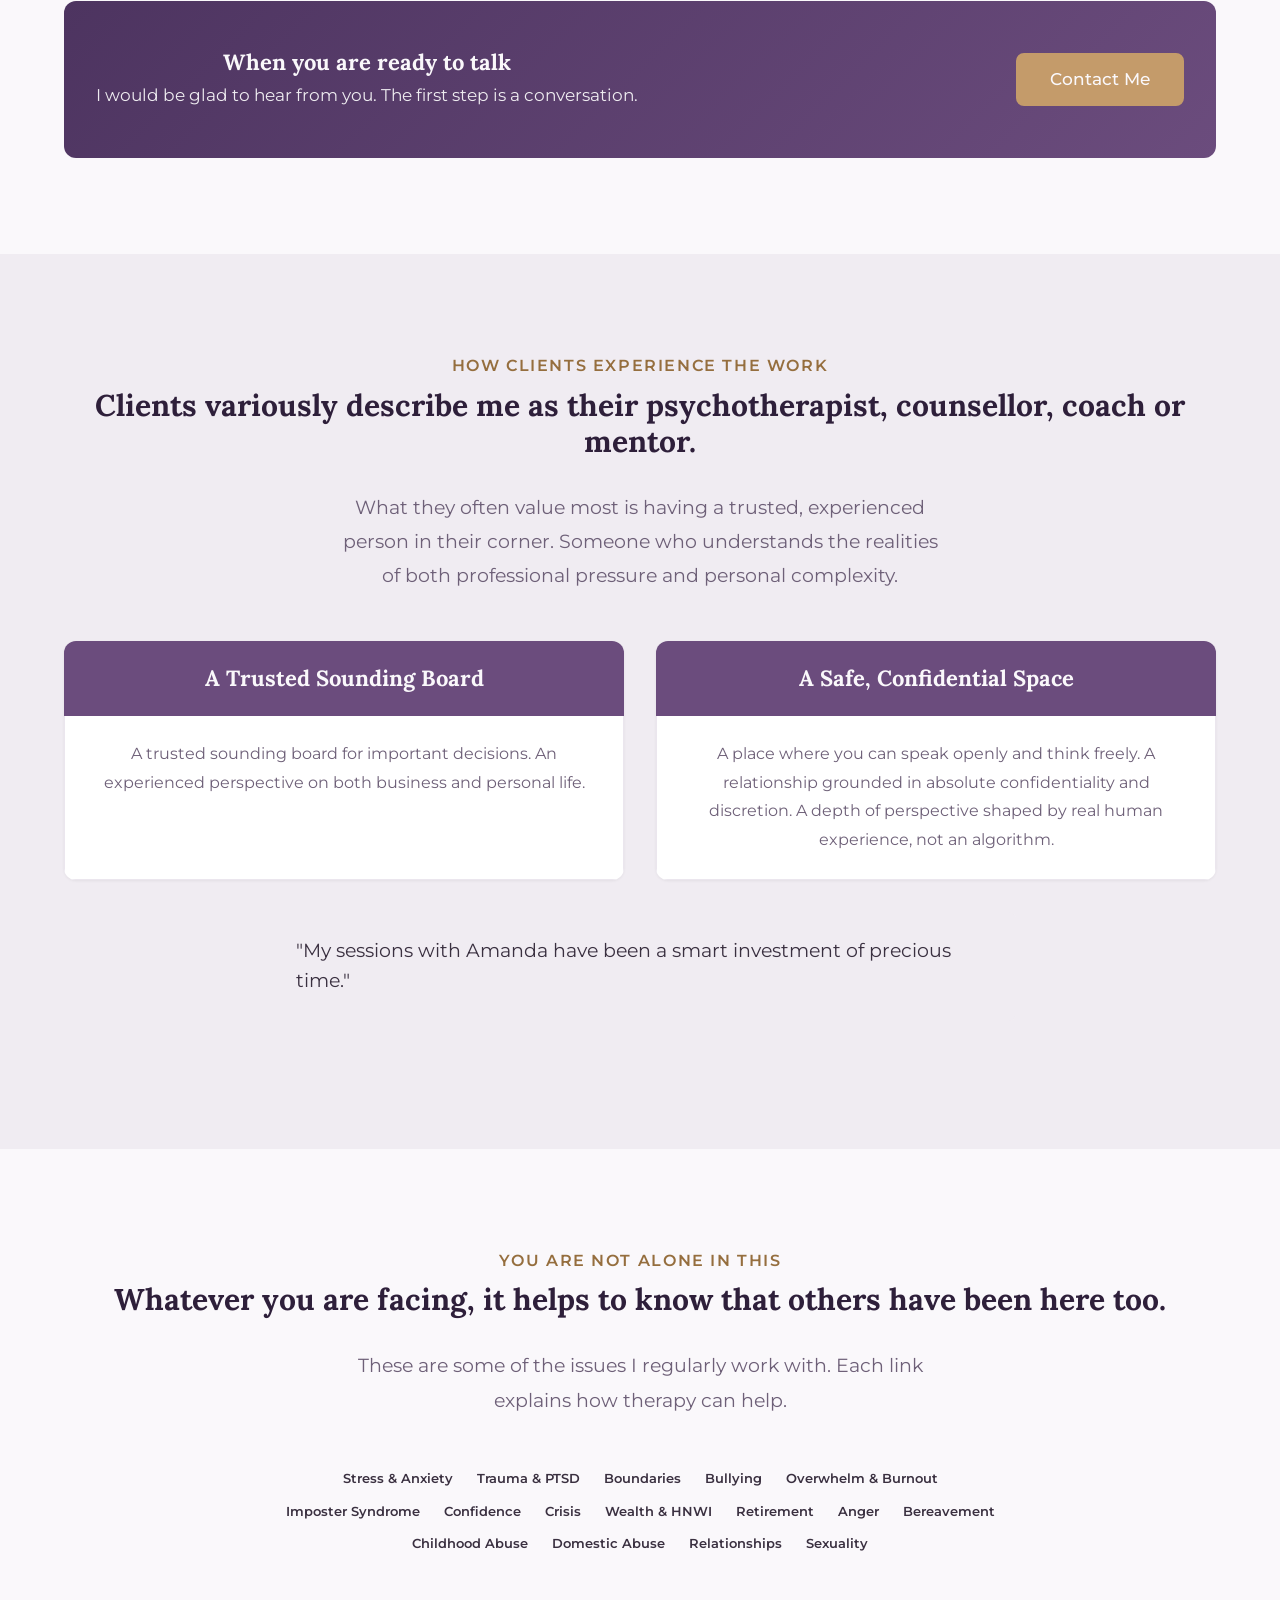
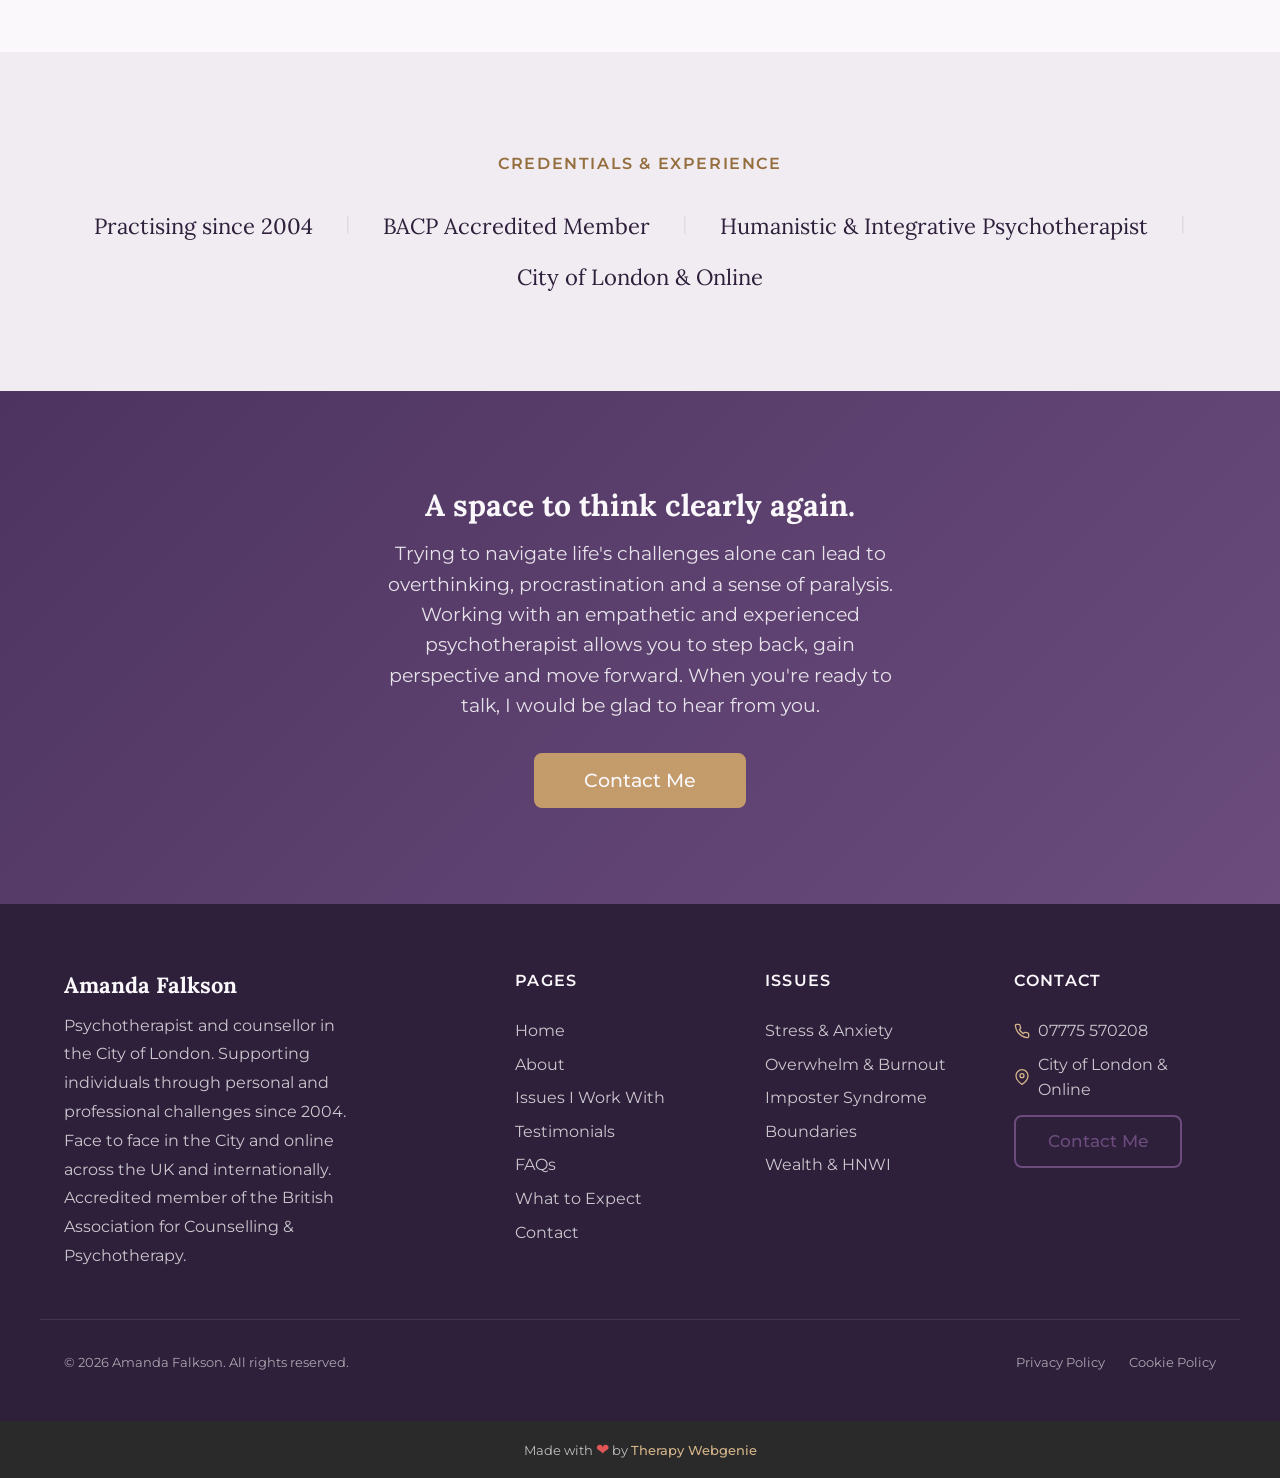
==== commit 2581a5db: "Component polish: cards, CTAs, split--bleed, sidebar overflow, highlight-box Applied via master temp" ====
--- a/index.html
+++ b/index.html
@@ -252,10 +252,12 @@
     <!-- SECTION: cta-mid -->
     <section class="section reveal">
       <div class="container">
-        <div class="cta-inline text-center">
-          <h3>When you are ready to talk</h3>
-          <p>I would be glad to hear from you. The first step is a conversation.</p>
-          <a href="contact.html" class="btn btn--primary" style="margin-top: var(--space-md);">Contact Me</a>
+        <div class="cta-inline cta-inline--dark text-center">
+          <div>
+            <h3>When you are ready to talk</h3>
+            <p>I would be glad to hear from you. The first step is a conversation.</p>
+          </div>
+          <a href="contact.html" class="btn btn--accent">Contact Me</a>
         </div>
       </div>
     </section>
--- a/css/components.css
+++ b/css/components.css
@@ -124,6 +124,7 @@
 .nav__cta {
   font-size: var(--text-sm);
   padding: var(--space-sm) var(--space-lg);
+  font-weight: 600;
 }
 
 /* Mobile Menu Toggle */
@@ -2356,15 +2357,28 @@
 
 /* Feature Card Variant */
 .card--feature {
-  background: transparent;
-  border: none;
-  box-shadow: none;
-  padding: var(--space-lg) 0;
+  background-color: var(--color-surface);
+  border: 1px solid var(--color-border-light);
+  box-shadow: 0 1px 3px rgba(0,0,0,0.04);
+  padding: var(--space-xl);
+  border-radius: var(--radius-lg);
+  text-align: center;
+  transition: box-shadow 0.2s ease, transform 0.2s ease;
 }
 
 .card--feature:hover {
-  box-shadow: none;
-  transform: none;
+  box-shadow: 0 4px 12px rgba(0,0,0,0.08);
+  transform: translateY(-2px);
+}
+
+.card--feature .card__icon {
+  margin-left: auto;
+  margin-right: auto;
+}
+
+/* On alt sections, swap surface → surface-alt so card still pops */
+.section--alt .card--feature {
+  background-color: var(--color-surface);
 }
 
 /* =============================================
@@ -3068,6 +3082,19 @@
     border-radius: var(--radius-lg);
     border: 1px solid var(--color-border-light);
     box-shadow: var(--shadow-sm);
+    /* Cap height so long link lists can scroll within the sidebar
+       instead of disappearing below the viewport when sticky */
+    max-height: calc(100vh - 120px);
+    overflow-y: auto;
+    scrollbar-width: thin;
+  }
+
+  .services-sidebar::-webkit-scrollbar {
+    width: 6px;
+  }
+  .services-sidebar::-webkit-scrollbar-thumb {
+    background-color: var(--color-border);
+    border-radius: 3px;
   }
 }
 
@@ -3616,11 +3643,15 @@
 .split--bleed {
   display: grid;
   grid-template-columns: 1fr;
+  align-items: center;
 }
 
 .split--bleed .split__image {
   width: 100%;
   aspect-ratio: 4 / 3;
+  height: auto;
+  max-height: 80vh;
+  align-self: center;
   object-fit: cover;
   border-radius: 0;
 }
@@ -3648,12 +3679,15 @@
   .split--bleed {
     grid-template-columns: 1fr 1fr;
     gap: 0;
-    align-items: stretch;
+    align-items: center;
   }
 
   .split--bleed .split__image {
-    height: 100%;
-    aspect-ratio: auto;
+    width: 100%;
+    aspect-ratio: 4 / 3;
+    height: auto;
+    max-height: 80vh;
+    object-fit: cover;
   }
 
   .split--bleed .split__content {
@@ -3846,7 +3880,9 @@
   text-align: center;
 }
 
-.highlight-box__heading h3 {
+.highlight-box__heading h2,
+.highlight-box__heading h3,
+.highlight-box__heading h4 {
   color: var(--color-text-inverse);
   font-size: var(--text-h3-desktop);
   line-height: var(--line-height-tight);
@@ -3886,7 +3922,9 @@
   text-align: left;
 }
 
-.highlight-box--soft .highlight-box__heading h3 {
+.highlight-box--soft .highlight-box__heading h2,
+.highlight-box--soft .highlight-box__heading h3,
+.highlight-box--soft .highlight-box__heading h4 {
   color: var(--color-text-heading);
 }
 
@@ -5264,11 +5302,10 @@
   flex-shrink: 0;
 }
 
-/* Dark variant (full-width band) */
+/* Dark variant — plum gradient bg with white text */
 .cta-inline--dark {
   background: linear-gradient(135deg, var(--color-primary-dark) 0%, var(--color-primary) 100%);
   color: var(--color-text-inverse);
-  border-radius: 0;
   padding: var(--space-2xl) var(--space-xl);
 }
 
@@ -5278,7 +5315,25 @@
 }
 
 .cta-inline--dark p {
-  color: rgba(255, 255, 255, 0.85);
+  color: rgba(255, 255, 255, 0.9);
+  font-size: var(--text-base);
+}
+
+/* In dark CTA, secondary button inverts to outlined white-on-transparent */
+.cta-inline--dark .btn--secondary {
+  color: var(--color-text-inverse);
+  border-color: rgba(255, 255, 255, 0.5);
+  background-color: transparent;
+}
+
+.cta-inline--dark .btn--secondary:hover {
+  background-color: rgba(255, 255, 255, 0.15);
+  border-color: rgba(255, 255, 255, 0.8);
+}
+
+/* Full-width band sub-variant — removes rounded corners when used as a section */
+.cta-inline--dark.cta-inline--band {
+  border-radius: 0;
 }
 
 @media (min-width: 768px) {
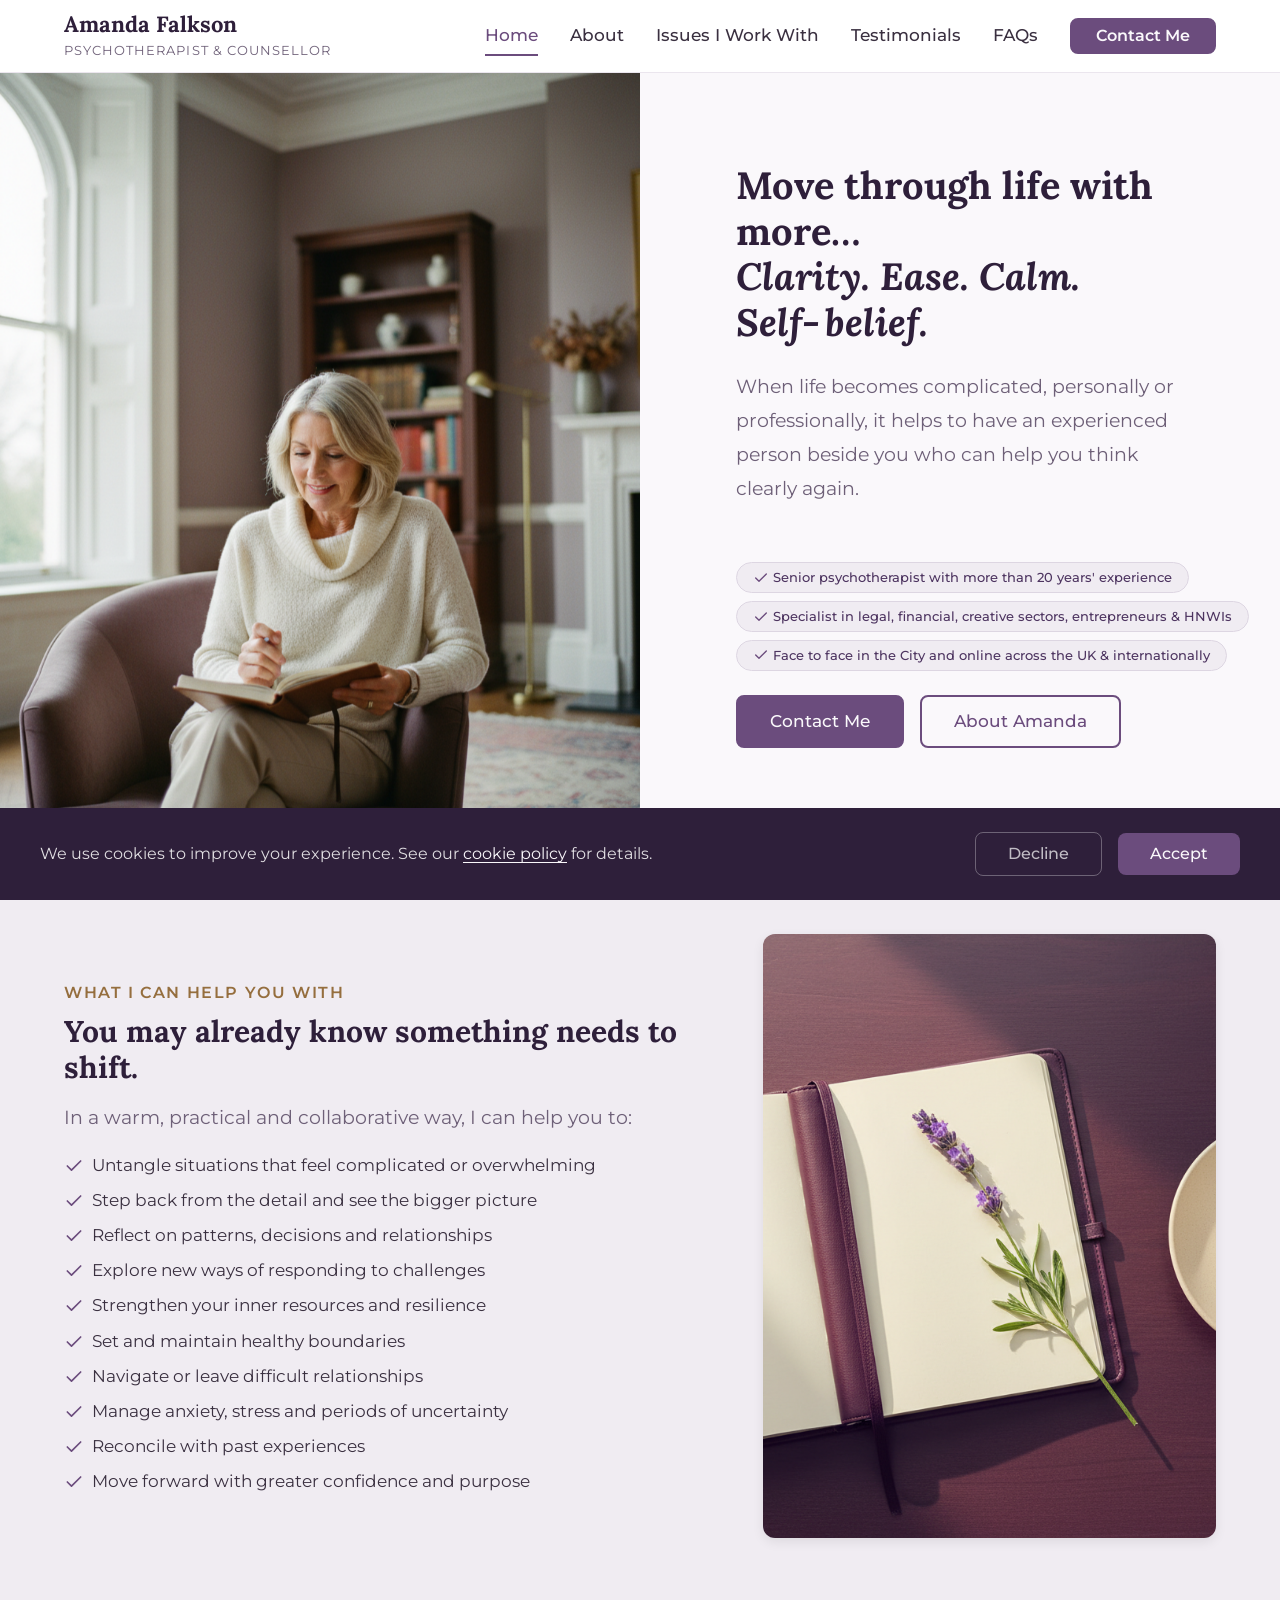
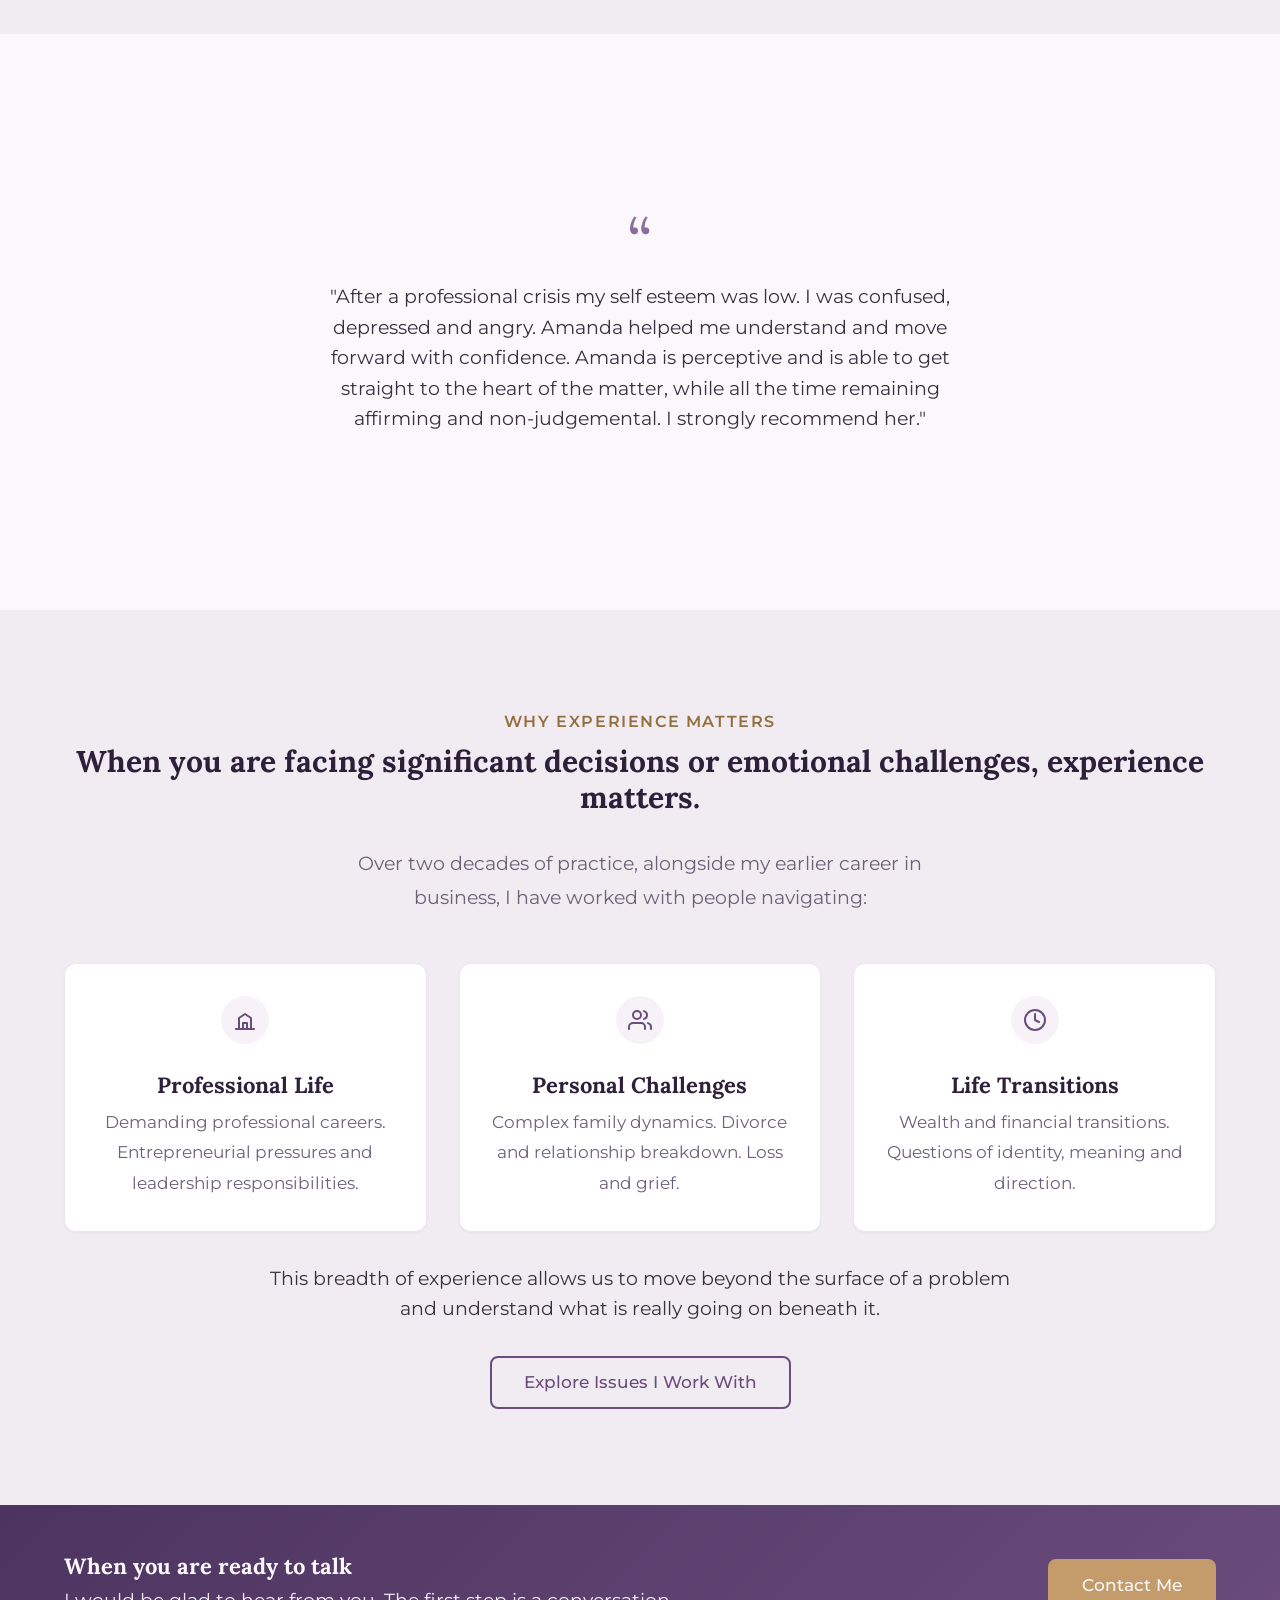
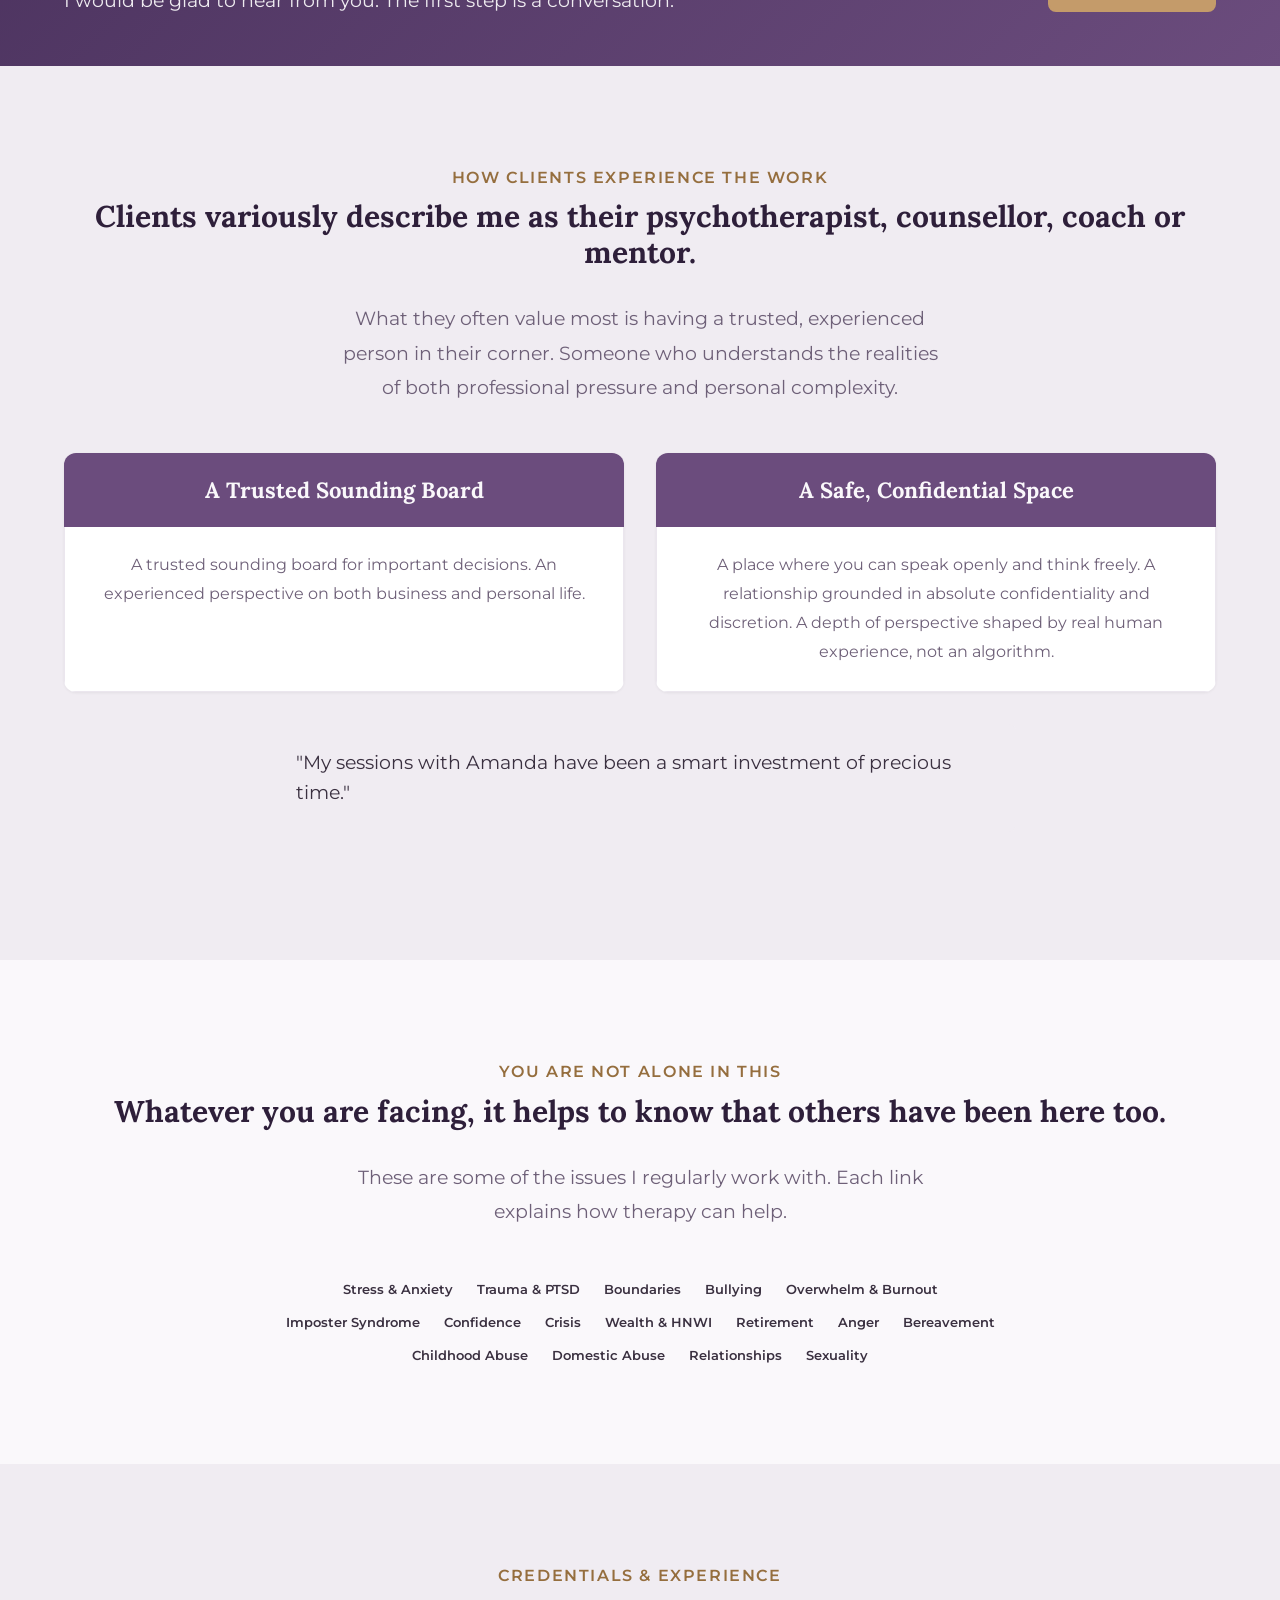
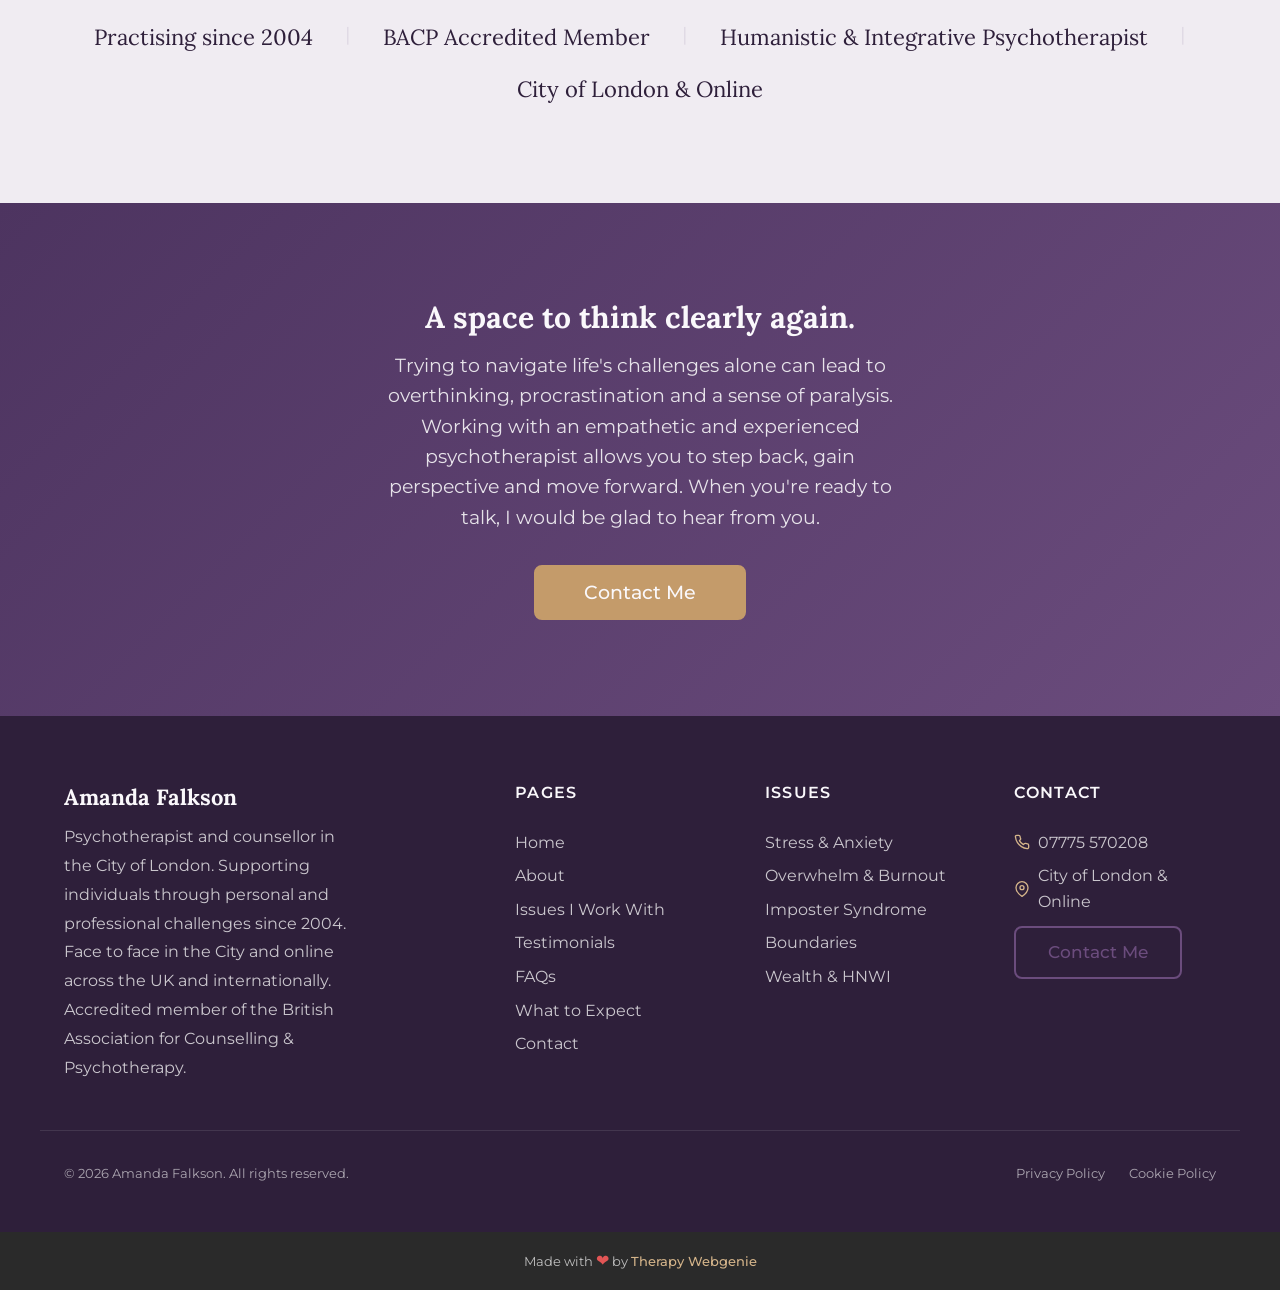
==== commit 5181ee92: "Mid-page CTA: full-width dark section, left-aligned text - Added .cta-mid-banner component (applied " ====
--- a/index.html
+++ b/index.html
@@ -250,9 +250,9 @@
     <!-- /SECTION: why-experience-matters -->
 
     <!-- SECTION: cta-mid -->
-    <section class="section reveal">
+    <section class="section cta-mid-banner reveal">
       <div class="container">
-        <div class="cta-inline cta-inline--dark text-center">
+        <div class="cta-mid-banner__inner">
           <div>
             <h3>When you are ready to talk</h3>
             <p>I would be glad to hear from you. The first step is a conversation.</p>
--- a/css/components.css
+++ b/css/components.css
@@ -5309,6 +5309,48 @@
   padding: var(--space-2xl) var(--space-xl);
 }
 
+/* Full-width mid-page CTA: applied to a <section>.
+   Whole section is plum gradient, text left-aligned, button right-aligned. */
+.section.cta-mid-banner {
+  background: linear-gradient(135deg, var(--color-primary-dark) 0%, var(--color-primary) 100%);
+  color: var(--color-text-inverse);
+  padding: var(--space-2xl) 0;
+}
+
+.section.cta-mid-banner h2,
+.section.cta-mid-banner h3,
+.section.cta-mid-banner h4 {
+  color: var(--color-text-inverse);
+  margin-bottom: var(--space-xs);
+}
+
+.section.cta-mid-banner p {
+  color: rgba(255, 255, 255, 0.9);
+  margin: 0;
+  line-height: var(--line-height-relaxed);
+}
+
+.cta-mid-banner__inner {
+  display: flex;
+  align-items: center;
+  justify-content: space-between;
+  gap: var(--space-2xl);
+  text-align: left;
+}
+
+.cta-mid-banner__inner > :first-child {
+  flex: 1;
+  min-width: 0;
+}
+
+@media (max-width: 767px) {
+  .cta-mid-banner__inner {
+    flex-direction: column;
+    align-items: flex-start;
+    gap: var(--space-md);
+  }
+}
+
 .cta-inline--dark h2,
 .cta-inline--dark h3 {
   color: var(--color-text-inverse);
